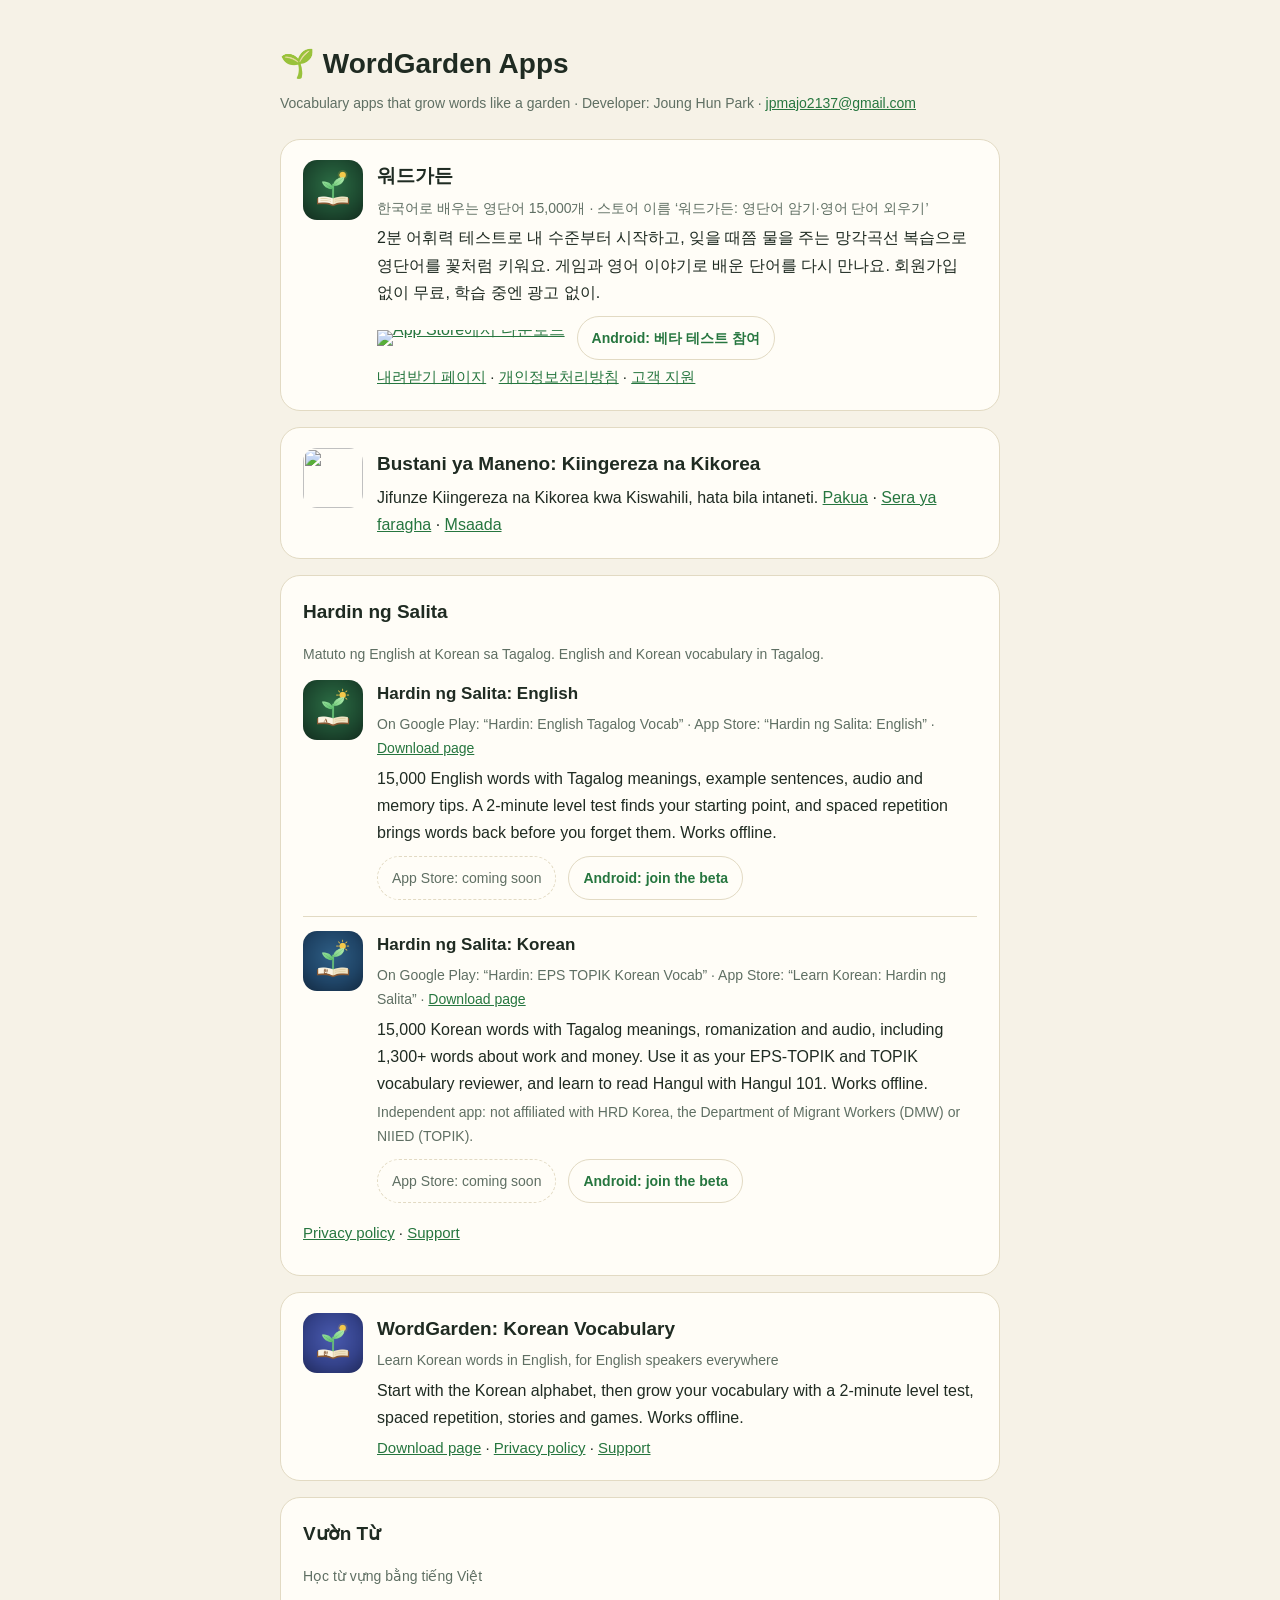
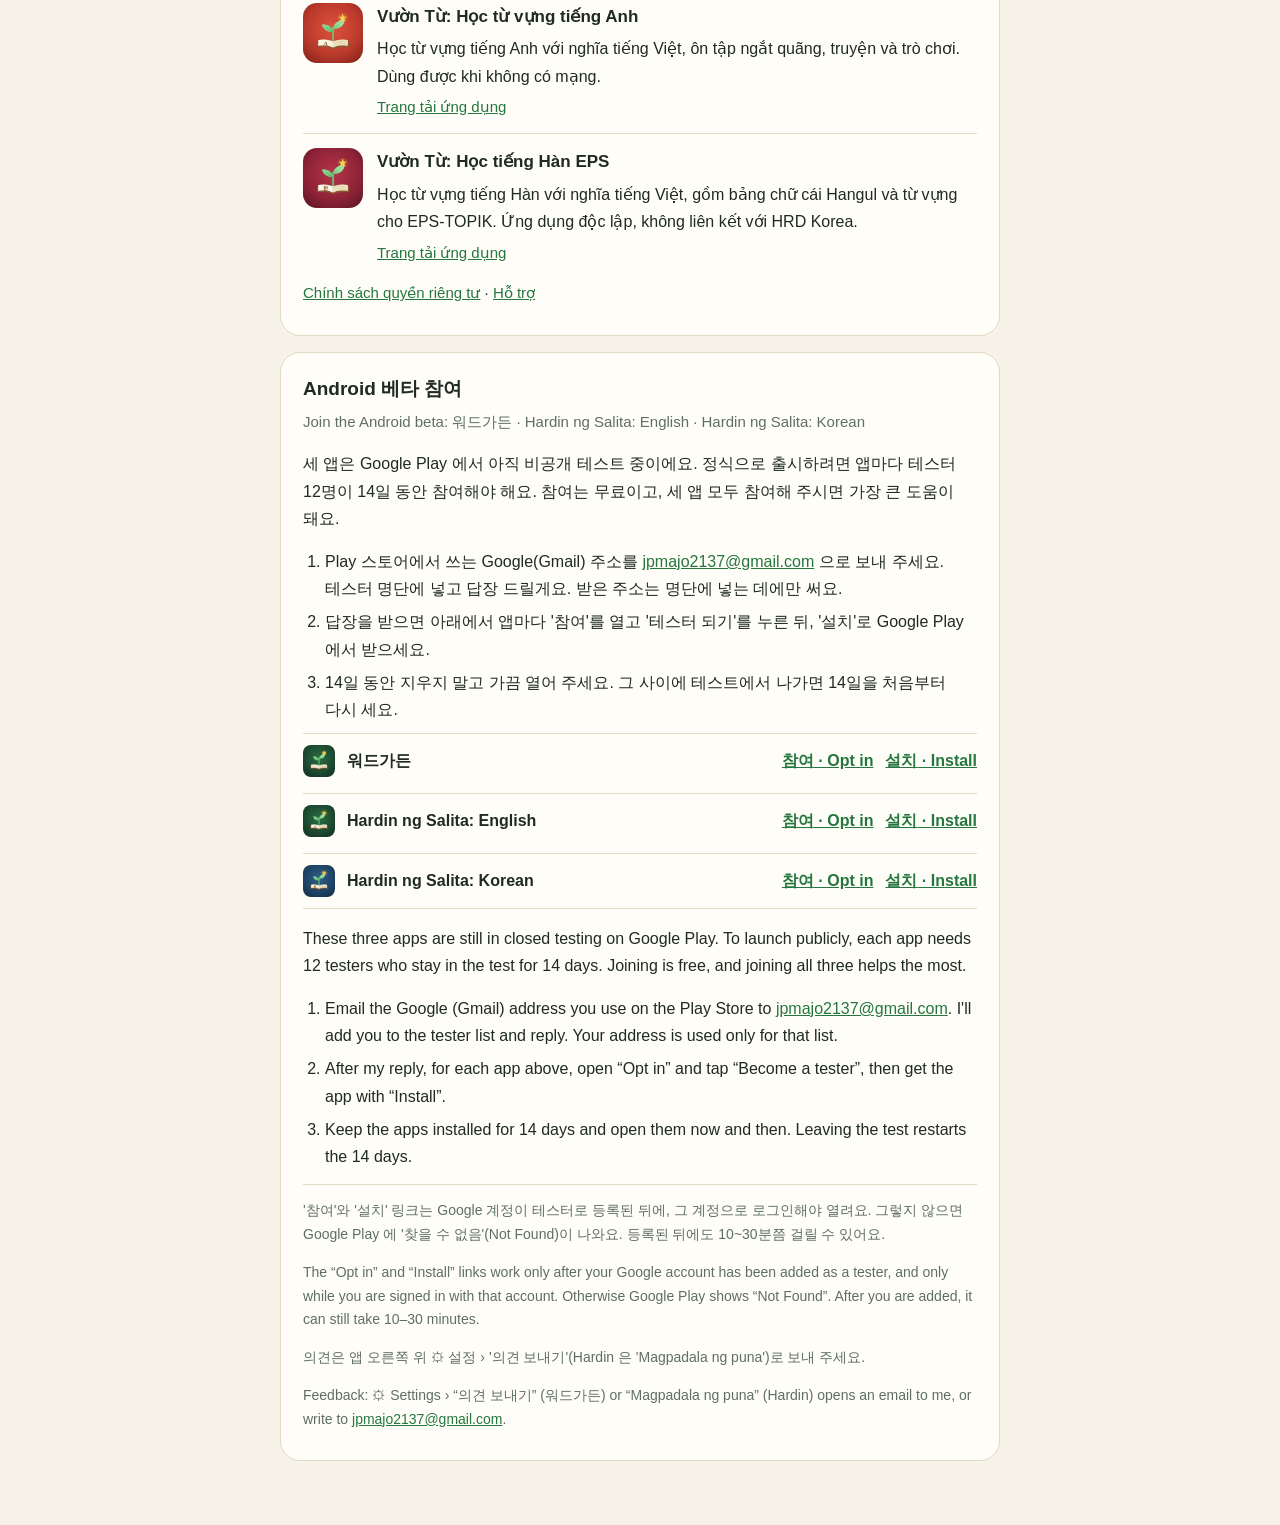
==== index.html @ ecd65823 "Site audit 2026-11-12: all seven apps in the descriptions, tester note in the beta box, AA contrast " ====
<!doctype html>
<html lang="en">
<head>
<meta charset="utf-8">
<meta name="viewport" content="width=device-width, initial-scale=1">
<meta name="color-scheme" content="light dark">
<title>WordGarden Apps</title>
<meta name="description" content="Vocabulary apps that grow words like a garden: 워드가든, Hardin ng Salita, Bustani ya Maneno, Vườn Từ and WordGarden: Korean Vocabulary. Learn English or Korean words in Korean, Tagalog, Swahili, Vietnamese or English.">
<link rel="canonical" href="https://jpmajo2137-bot.github.io/">
<link rel="icon" type="image/png" href="icons/wordgarden.png">
<link rel="apple-touch-icon" href="icons/wordgarden-512.png">
<meta property="og:type" content="website">
<meta property="og:url" content="https://jpmajo2137-bot.github.io/">
<meta property="og:site_name" content="WordGarden Apps">
<meta property="og:title" content="WordGarden Apps">
<meta property="og:description" content="Vocabulary apps that grow words like a garden: 워드가든, Hardin ng Salita, Bustani ya Maneno, Vườn Từ and WordGarden: Korean Vocabulary.">
<meta property="og:image" content="https://jpmajo2137-bot.github.io/icons/wordgarden-512.png">
<meta property="og:image:width" content="512">
<meta property="og:image:height" content="512">
<meta property="og:image:alt" content="WordGarden icon: a sprout growing from an open book">
<meta name="twitter:card" content="summary">
<script type="application/ld+json">
{"@context":"https://schema.org","@graph":[
 {"@type":"WebSite","@id":"https://jpmajo2137-bot.github.io/#website","url":"https://jpmajo2137-bot.github.io/","name":"WordGarden Apps","description":"Vocabulary apps that grow words like a garden","publisher":{"@id":"https://jpmajo2137-bot.github.io/#developer"}},
 {"@type":"Person","@id":"https://jpmajo2137-bot.github.io/#developer","name":"Joung Hun Park","url":"https://jpmajo2137-bot.github.io/","email":"jpmajo2137@gmail.com"}
]}
</script>
<style>
  :root { --bg:#f6f2e7; --ink:#1f2b22; --muted:#5f6f63; --leaf:#26763f; --card:#fffdf7; --line:#e2dac3; }
  @media (prefers-color-scheme: dark) { :root { --bg:#0e1712; --ink:#edf4ec; --muted:#95ab9a; --leaf:#7dd28a; --card:#15231b; --line:#2a4234; } }
  body { margin:0; background:var(--bg); color:var(--ink); font:16px/1.7 -apple-system,BlinkMacSystemFont,"Apple SD Gothic Neo","Noto Sans KR",sans-serif; }
  main { max-width:720px; margin:0 auto; padding:40px 16px 64px; }
  h1 { font-size:28px; margin:0 0 4px; } .meta { color:var(--muted); font-size:14px; margin:0 0 24px; }
  section { background:var(--card); border:1px solid var(--line); border-radius:20px; padding:6px 22px 14px; margin-top:16px; }
  h2 { font-size:19px; margin:14px 0 4px; } a { color:var(--leaf); }
  h3 { font-size:17px; margin:0; }
  .app { display:flex; gap:14px; align-items:flex-start; margin:14px 0 6px; }
  .app + .app { border-top:1px solid var(--line); padding-top:14px; }
  .app h2 { margin:0; }
  .app p { margin:4px 0 0; }
  .icon { width:60px; height:60px; border-radius:14px; flex:none; }
  .tag { color:var(--muted); font-size:14px; }
  .get { display:flex; flex-wrap:wrap; gap:8px 12px; align-items:center; margin:10px 0 2px; }
  .get .badge { display:inline-block; line-height:0; }
  .get .badge img { height:44px; width:auto; }
  .pill { display:inline-block; font-size:14px; font-weight:700; text-decoration:none; padding:6px 14px; border:1px solid var(--line); border-radius:999px; line-height:1.5; }
  .soon { color:var(--muted); font-size:14px; padding:6px 14px; border:1px dashed var(--line); border-radius:999px; line-height:1.5; }
  .pill, .soon { display:inline-flex; align-items:center; box-sizing:border-box; min-height:44px; }
  .links { font-size:15px; }
  #beta .sub { color:var(--muted); font-size:15px; margin:0 0 6px; }
  #beta ol { padding-left:22px; margin:6px 0; } #beta li { margin:6px 0; }
  .optin { list-style:none; padding:0; margin:10px 0; }
  .optin li { display:flex; flex-wrap:wrap; align-items:center; gap:6px 12px; padding:4px 0; border-top:1px solid var(--line); }
  .optin li:last-child { border-bottom:1px solid var(--line); }
  .optin img { width:32px; height:32px; border-radius:8px; }
  .optin .name { font-weight:700; flex:1 1 180px; }
  .optin a { font-weight:700; padding:9px 0; }
  .tip { color:var(--muted); font-size:14px; }
  hr { border:0; border-top:1px solid var(--line); margin:14px 0; }
  [hidden] { display:none !important; } /* .optin li 의 display:flex 가 hidden 을 이기지 않게 */
  :lang(ko) { word-break:keep-all; overflow-wrap:anywhere; }
  @media (max-width:480px) { section { padding:6px 16px 14px; } .icon { width:48px; height:48px; border-radius:12px; } .app { gap:12px; } }
</style>
</head>
<body>
<main>
  <h1>🌱 WordGarden Apps</h1>
  <p class="meta">Vocabulary apps that grow words like a garden · Developer: Joung Hun Park · <a href="mailto:jpmajo2137@gmail.com">jpmajo2137@gmail.com</a></p>

  <section id="wordgarden" lang="ko">
    <div class="app">
      <img class="icon" src="icons/wordgarden.png" alt="" width="60" height="60">
      <div>
        <h2>워드가든</h2>
        <p class="tag">한국어로 배우는 영단어 15,000개 · 스토어 이름 ‘워드가든: 영단어 암기·영어 단어 외우기’</p>
        <p>2분 어휘력 테스트로 내 수준부터 시작하고, 잊을 때쯤 물을 주는 망각곡선 복습으로 영단어를 꽃처럼 키워요. 게임과 영어 이야기로 배운 단어를 다시 만나요. 회원가입 없이 무료, 학습 중엔 광고 없이.</p>
        <div class="get">
          <a class="badge" href="https://apps.apple.com/kr/app/id6825913827">
            <picture>
              <source media="(prefers-color-scheme: dark)" srcset="https://toolbox.marketingtools.apple.com/api/v2/badges/download-on-the-app-store/white/ko-kr">
              <img src="https://toolbox.marketingtools.apple.com/api/v2/badges/download-on-the-app-store/black/ko-kr" alt="App Store에서 다운로드" width="143" height="44">
            </picture>
          </a>
          <!-- Play 정식 출시 뒤: 아래 링크를 https://play.google.com/store/apps/details?id=com.wordgarden.app 배지로 바꾼다 -->
          <a class="pill" href="#beta" data-pkg="com.wordgarden.app" data-play="Google Play에서 받기">Android: 베타 테스트 참여</a>
        </div>
        <p class="links"><a href="https://jpmajo2137-bot.github.io/wordgarden-privacy/app/">내려받기 페이지</a> · <a href="https://jpmajo2137-bot.github.io/wordgarden-privacy/">개인정보처리방침</a> · <a href="https://jpmajo2137-bot.github.io/wordgarden-privacy/support/">고객 지원</a></p>
      </div>
    </div>
  </section>

  <section id="bustani" lang="sw">
    <div class="app">
      <img class="icon" src="https://jpmajo2137-bot.github.io/wordgarden-privacy/bustani/app/icon.png" alt="" width="60" height="60" loading="lazy" decoding="async">
      <div>
        <h2>Bustani ya Maneno: Kiingereza na Kikorea</h2>
        <p>Jifunze Kiingereza na Kikorea kwa Kiswahili, hata bila intaneti. <a href="https://jpmajo2137-bot.github.io/wordgarden-privacy/bustani/app/">Pakua</a> · <a href="https://jpmajo2137-bot.github.io/wordgarden-privacy/bustani/">Sera ya faragha</a> · <a href="https://jpmajo2137-bot.github.io/wordgarden-privacy/bustani/support/">Msaada</a></p>
      </div>
    </div>
  </section>

  <section id="hardin" lang="en">
    <h2>Hardin ng Salita</h2>
    <p class="tag"><span lang="fil">Matuto ng English at Korean sa Tagalog.</span> English and Korean vocabulary in Tagalog.</p>
    <div class="app">
      <img class="icon" src="icons/hardin-english.png" alt="" width="60" height="60" loading="lazy" decoding="async">
      <div>
        <h3>Hardin ng Salita: English</h3>
        <p class="tag">On Google Play: “Hardin: English Tagalog Vocab” · App Store: “Hardin ng Salita: English” · <a href="https://jpmajo2137-bot.github.io/wordgarden-privacy/hardin/english/">Download page</a></p>
        <p>15,000 English words with Tagalog meanings, example sentences, audio and memory tips. A 2-minute level test finds your starting point, and spaced repetition brings words back before you forget them. Works offline.</p>
        <div class="get">
          <!-- App Store 승인 뒤: 아래 span 을 en-us 배지 + https://apps.apple.com/app/id6825914166 링크로 바꾼다 -->
          <span class="soon">App Store: coming soon</span>
          <!-- Play 정식 출시 뒤: https://play.google.com/store/apps/details?id=com.wordgarden.tl.english -->
          <a class="pill" href="#beta-en" data-pkg="com.wordgarden.tl.english" data-play="Get it on Google Play">Android: join the beta</a>
        </div>
      </div>
    </div>
    <div class="app">
      <img class="icon" src="icons/hardin-korean.png" alt="" width="60" height="60" loading="lazy" decoding="async">
      <div>
        <h3>Hardin ng Salita: Korean</h3>
        <p class="tag">On Google Play: “Hardin: EPS TOPIK Korean Vocab” · App Store: “Learn Korean: Hardin ng Salita” · <a href="https://jpmajo2137-bot.github.io/wordgarden-privacy/hardin/korean/">Download page</a></p>
        <p>15,000 Korean words with Tagalog meanings, romanization and audio, including 1,300+ words about work and money. Use it as your EPS-TOPIK and TOPIK vocabulary reviewer, and learn to read Hangul with Hangul 101. Works offline.</p>
        <p class="tag">Independent app: not affiliated with HRD Korea, the Department of Migrant Workers (DMW) or NIIED (TOPIK).</p>
        <div class="get">
          <!-- App Store 승인 뒤: 아래 span 을 en-us 배지 + https://apps.apple.com/app/id6825914463 링크로 바꾼다 -->
          <span class="soon">App Store: coming soon</span>
          <!-- Play 정식 출시 뒤: https://play.google.com/store/apps/details?id=com.wordgarden.tl.korean -->
          <a class="pill" href="#beta-en" data-pkg="com.wordgarden.tl.korean" data-play="Get it on Google Play">Android: join the beta</a>
        </div>
      </div>
    </div>
    <p class="links"><a href="https://jpmajo2137-bot.github.io/wordgarden-privacy/hardin/">Privacy policy</a> · <a href="https://jpmajo2137-bot.github.io/wordgarden-privacy/hardin/support/">Support</a></p>
  </section>

  <section id="wordgarden-korean" lang="en">
    <div class="app">
      <img class="icon" src="icons/wordgarden-korean.png" alt="" width="60" height="60" loading="lazy" decoding="async">
      <div>
        <h2>WordGarden: Korean Vocabulary</h2>
        <p class="tag">Learn Korean words in English, for English speakers everywhere</p>
        <p>Start with the Korean alphabet, then grow your vocabulary with a 2-minute level test, spaced repetition, stories and games. Works offline.</p>
        <p class="links"><a href="https://jpmajo2137-bot.github.io/wordgarden-privacy/korean/app/">Download page</a> · <a href="https://jpmajo2137-bot.github.io/wordgarden-privacy/korean/">Privacy policy</a> · <a href="https://jpmajo2137-bot.github.io/wordgarden-privacy/korean/support/">Support</a></p>
      </div>
    </div>
  </section>

  <section id="vuontu" lang="vi">
    <h2>Vườn Từ</h2>
    <p class="tag">Học từ vựng bằng tiếng Việt</p>
    <div class="app">
      <img class="icon" src="icons/vuontu-english.png" alt="" width="60" height="60" loading="lazy" decoding="async">
      <div>
        <h3>Vườn Từ: Học từ vựng tiếng Anh</h3>
        <p>Học từ vựng tiếng Anh với nghĩa tiếng Việt, ôn tập ngắt quãng, truyện và trò chơi. Dùng được khi không có mạng.</p>
        <p class="links"><a href="https://jpmajo2137-bot.github.io/wordgarden-privacy/vuontu/english/">Trang tải ứng dụng</a></p>
      </div>
    </div>
    <div class="app">
      <img class="icon" src="icons/vuontu-korean.png" alt="" width="60" height="60" loading="lazy" decoding="async">
      <div>
        <h3>Vườn Từ: Học tiếng Hàn EPS</h3>
        <p>Học từ vựng tiếng Hàn với nghĩa tiếng Việt, gồm bảng chữ cái Hangul và từ vựng cho EPS-TOPIK. Ứng dụng độc lập, không liên kết với HRD Korea.</p>
        <p class="links"><a href="https://jpmajo2137-bot.github.io/wordgarden-privacy/vuontu/korean/">Trang tải ứng dụng</a></p>
      </div>
    </div>
    <p class="links"><a href="https://jpmajo2137-bot.github.io/wordgarden-privacy/vuontu/">Chính sách quyền riêng tư</a> · <a href="https://jpmajo2137-bot.github.io/wordgarden-privacy/vuontu/support/">Hỗ trợ</a></p>
  </section>

  <!-- Android 베타 칸: 내려받기 페이지와 같은 wordgarden-privacy/beta.json 을 따른다 (맨 아래 스크립트).
       closed(기본값, 파일이 없거나 깨져도) = Gmail 주소를 메일로 받아 테스터 명단에 넣는다 · beta + 그룹 주소 = 그룹 가입 안내 · public = 그 앱은 Google Play 로 바로.
       그래서 그룹이 아직 없어도 올릴 수 있다. 그룹을 만들어 세 Alpha 트랙에 붙이면 beta.json 만 바꾼다 (이 파일은 그대로). 세 앱이 모두 public 이면 이 칸은 저절로 숨는다. -->
  <section id="beta">
    <h2 lang="ko">Android 베타 참여</h2>
    <p class="sub" lang="en">Join the Android beta: 워드가든 · Hardin ng Salita: English · Hardin ng Salita: Korean</p>

    <div lang="ko">
      <p>세 앱은 Google Play 에서 아직 비공개 테스트 중이에요. 정식으로 출시하려면 앱마다 테스터 12명이 14일 동안 참여해야 해요. 참여는 무료이고, 세 앱 모두 참여해 주시면 가장 큰 도움이 돼요.</p>
      <ol>
        <li data-mode="closed">Play 스토어에서 쓰는 Google(Gmail) 주소를 <a href="mailto:jpmajo2137@gmail.com?subject=Android%20%EB%B2%A0%ED%83%80%20%EC%B0%B8%EC%97%AC%20%28%EC%9B%8C%EB%93%9C%EA%B0%80%EB%93%A0%20%C2%B7%20Hardin%29&amp;body=Play%20%EC%8A%A4%ED%86%A0%EC%96%B4%EC%97%90%EC%84%9C%20%EC%93%B0%EB%8A%94%20Google%20%EA%B3%84%EC%A0%95%28Gmail%29%3A%20%0A%EC%B0%B8%EC%97%AC%ED%95%A0%20%EC%95%B1%3A%20%EC%9B%8C%EB%93%9C%EA%B0%80%EB%93%A0%20/%20Hardin%20ng%20Salita%3A%20English%20/%20Hardin%20ng%20Salita%3A%20Korean">jpmajo2137@gmail.com</a> 으로 보내 주세요. 테스터 명단에 넣고 답장 드릴게요. 받은 주소는 명단에 넣는 데에만 써요.</li>
        <li data-mode="beta" hidden><a class="grp" href="https://groups.google.com/">테스터 그룹에 가입</a>하세요. Play 스토어에서 쓰는 Google 계정으로 로그인한 뒤 'Join group'(그룹 가입)을 누르세요.</li>
        <li><span data-mode="closed">답장을 받으면</span><span data-mode="beta" hidden>그다음</span> 아래에서 앱마다 '참여'를 열고 '테스터 되기'를 누른 뒤, '설치'로 Google Play 에서 받으세요.</li>
        <li>14일 동안 지우지 말고 가끔 열어 주세요. 그 사이에 테스트에서 나가면 14일을 처음부터 다시 세요.</li>
      </ol>
    </div>

    <ul class="optin">
      <li data-pkg="com.wordgarden.app"><img src="icons/wordgarden.png" alt="" width="32" height="32" loading="lazy" decoding="async"><span class="name" lang="ko">워드가든</span><a href="https://play.google.com/apps/testing/com.wordgarden.app"><span lang="ko">참여</span> · Opt in</a><a href="https://play.google.com/store/apps/details?id=com.wordgarden.app"><span lang="ko">설치</span> · Install</a></li>
      <li data-pkg="com.wordgarden.tl.english"><img src="icons/hardin-english.png" alt="" width="32" height="32" loading="lazy" decoding="async"><span class="name">Hardin ng Salita: English</span><a href="https://play.google.com/apps/testing/com.wordgarden.tl.english"><span lang="ko">참여</span> · Opt in</a><a href="https://play.google.com/store/apps/details?id=com.wordgarden.tl.english"><span lang="ko">설치</span> · Install</a></li>
      <li data-pkg="com.wordgarden.tl.korean"><img src="icons/hardin-korean.png" alt="" width="32" height="32" loading="lazy" decoding="async"><span class="name">Hardin ng Salita: Korean</span><a href="https://play.google.com/apps/testing/com.wordgarden.tl.korean"><span lang="ko">참여</span> · Opt in</a><a href="https://play.google.com/store/apps/details?id=com.wordgarden.tl.korean"><span lang="ko">설치</span> · Install</a></li>
    </ul>

    <div id="beta-en" lang="en">
      <p>These three apps are still in closed testing on Google Play. To launch publicly, each app needs 12 testers who stay in the test for 14 days. Joining is free, and joining all three helps the most.</p>
      <ol>
        <li data-mode="closed">Email the Google (Gmail) address you use on the Play Store to <a href="mailto:jpmajo2137@gmail.com?subject=Android%20beta%20%28WordGarden%20apps%29&amp;body=Google%20account%20%28Gmail%29%20I%20use%20on%20the%20Play%20Store%3A%20%0AApps%3A%20%EC%9B%8C%EB%93%9C%EA%B0%80%EB%93%A0%20/%20Hardin%20ng%20Salita%3A%20English%20/%20Hardin%20ng%20Salita%3A%20Korean">jpmajo2137@gmail.com</a>. I'll add you to the tester list and reply. Your address is used only for that list.</li>
        <li data-mode="beta" hidden><a class="grp" href="https://groups.google.com/">Join the tester group</a>. Sign in with the Google account you use on the Play Store, then tap “Join group”.</li>
        <li><span data-mode="closed">After my reply, for</span><span data-mode="beta" hidden>For</span> each app above, open “Opt in” and tap “Become a tester”, then get the app with “Install”.</li>
        <li>Keep the apps installed for 14 days and open them now and then. Leaving the test restarts the 14 days.</li>
      </ol>
    </div>

    <hr>
    <p class="tip" lang="ko">'참여'와 '설치' 링크는 Google 계정이 테스터로 등록된 뒤에, 그 계정으로 로그인해야 열려요. 그렇지 않으면 Google Play 에 '찾을 수 없음'(Not Found)이 나와요. 등록된 뒤에도 10~30분쯤 걸릴 수 있어요.</p>
    <p class="tip" lang="en">The “Opt in” and “Install” links work only after your Google account has been added as a tester, and only while you are signed in with that account. Otherwise Google Play shows “Not Found”. After you are added, it can still take 10–30 minutes.</p>
    <p class="tip" lang="ko">의견은 앱 오른쪽 위 ⚙ 설정 › '의견 보내기'(Hardin 은 'Magpadala ng puna')로 보내 주세요.<span data-mode="beta" hidden> 그룹 링크에서 'You don't have permission' 이 보이면 Google 에 로그인하지 않은 상태예요. 위쪽 Sign in(로그인)을 누른 뒤 그룹 링크를 다시 여세요.</span></p>
    <p class="tip" lang="en">Feedback: ⚙ Settings › “의견 보내기” (워드가든) or “Magpadala ng puna” (Hardin) opens an email to me, or write to <a href="mailto:jpmajo2137@gmail.com">jpmajo2137@gmail.com</a>.<span data-mode="beta" hidden> Seeing “You don't have permission” on the group page? You are not signed in to Google: tap Sign in at the top of the page, then open the group link again.</span></p>
  </section>
</main>
<script>
// Android 베타 칸은 내려받기 페이지와 같은 beta.json 을 따른다 (같은 규칙: 그룹 주소는 groups.google.com/g/<이름> 만 받는다).
// 정적 HTML 이 기본값(closed = 메일 신청)이라, 파일이 없거나 깨졌거나 스크립트가 안 돌아도 맞는 안내가 보인다
(function () {
  var GROUP = /^https:\/\/groups\.google\.com\/g\/[a-z0-9][a-z0-9._-]{0,62}\/?$/
  function all(sel) { return Array.prototype.slice.call(document.querySelectorAll(sel)) }
  function apply(cfg) {
    if (!cfg || typeof cfg !== 'object' || !cfg.apps || typeof cfg.apps !== 'object') return
    var group = typeof cfg.group === 'string' && GROUP.test(cfg.group) ? cfg.group : null
    var open = 0, allBeta = true
    all('[data-pkg]').forEach(function (el) {
      var pkg = el.getAttribute('data-pkg'), s = cfg.apps[pkg]
      if (s === 'public') {
        if (el.tagName === 'A') { el.href = 'https://play.google.com/store/apps/details?id=' + pkg; el.textContent = el.getAttribute('data-play') }
        else el.hidden = true
      } else if (el.tagName === 'LI') {
        open++
        if (s !== 'beta') allBeta = false
      }
    })
    var beta = document.getElementById('beta')
    if (!open) { beta.hidden = true; return }
    // 남은 앱이 모두 그룹으로 받을 때만 그룹 안내 (하나라도 메일이면 메일 안내 하나로)
    var mode = group && allBeta ? 'beta' : 'closed'
    all('#beta [data-mode]').forEach(function (el) { el.hidden = el.getAttribute('data-mode') !== mode })
    if (mode === 'beta') all('#beta a.grp').forEach(function (a) { a.href = group })
  }
  if (window.fetch) {
    fetch('/wordgarden-privacy/beta.json', { cache: 'no-cache', credentials: 'omit' })
      .then(function (r) { return r.ok ? r.json() : null })
      .then(apply)
      .catch(function () {})
  }
})()
</script>
</body>
</html>
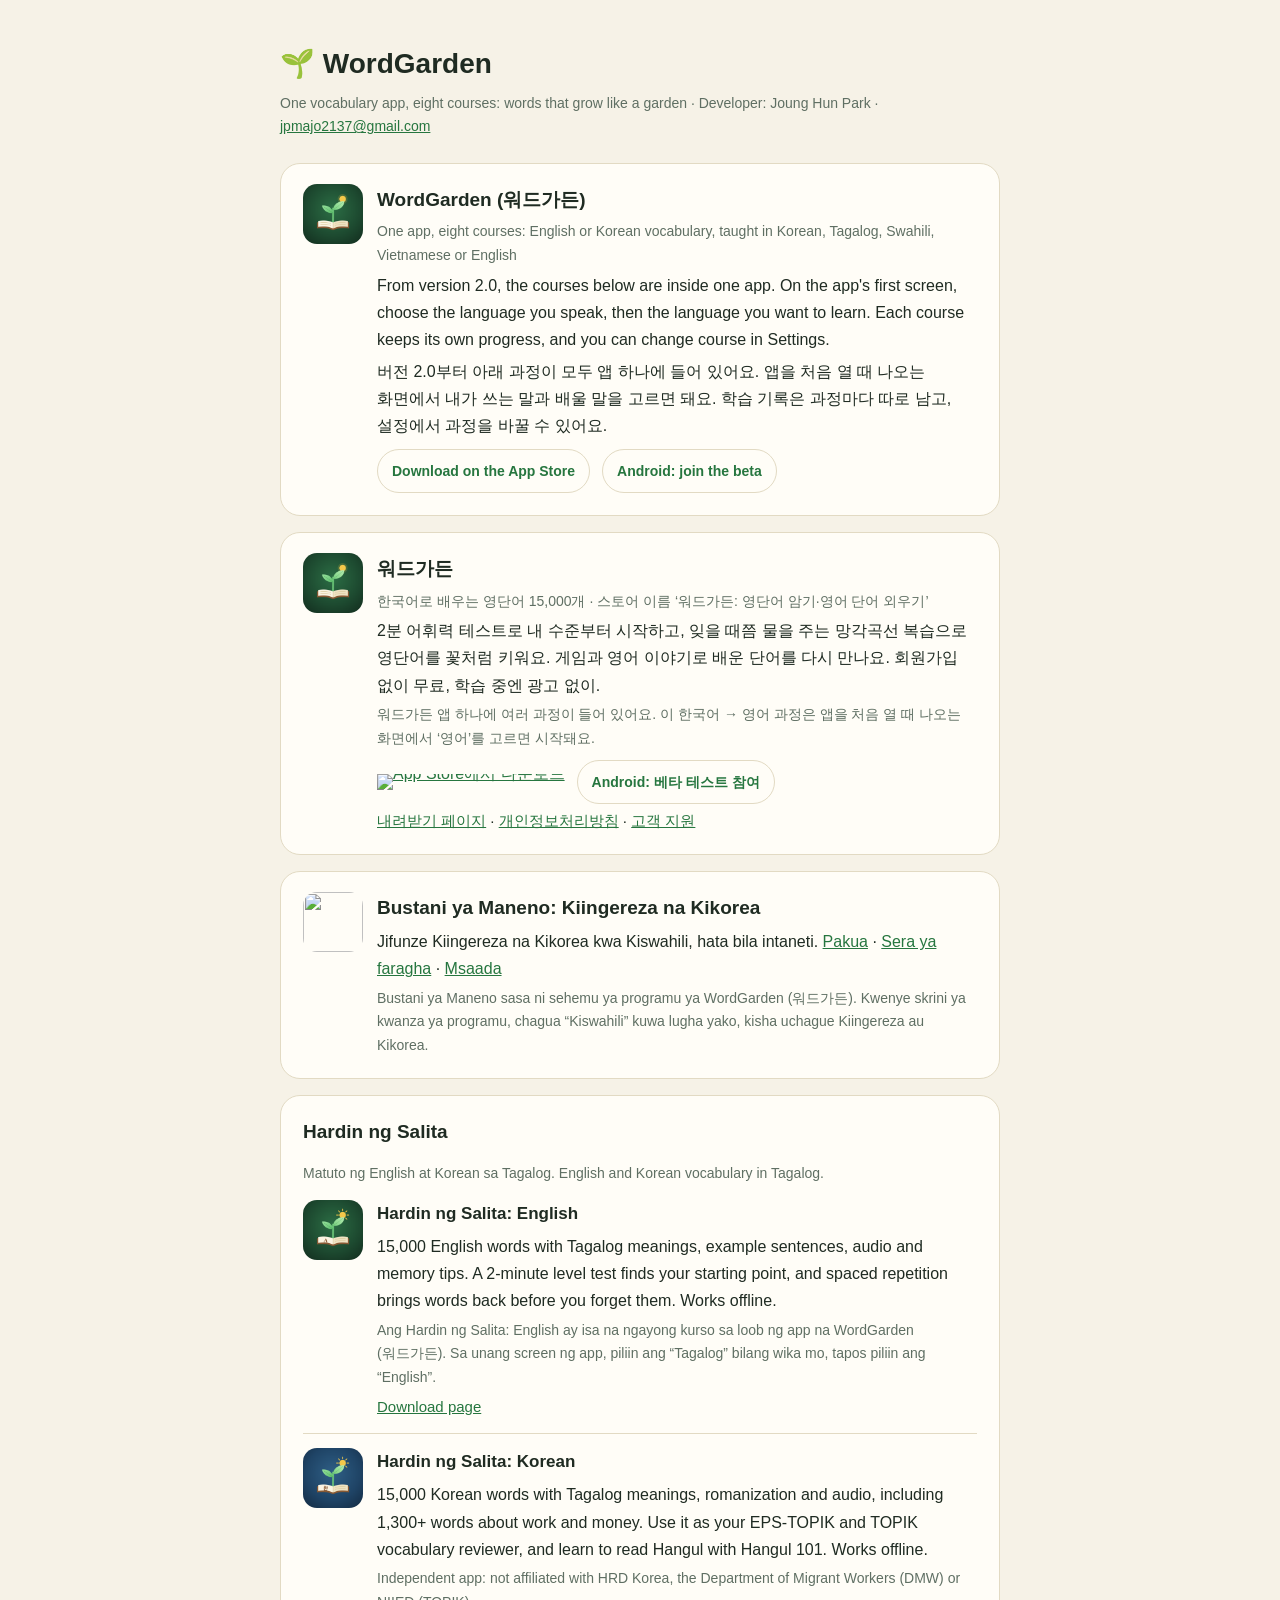
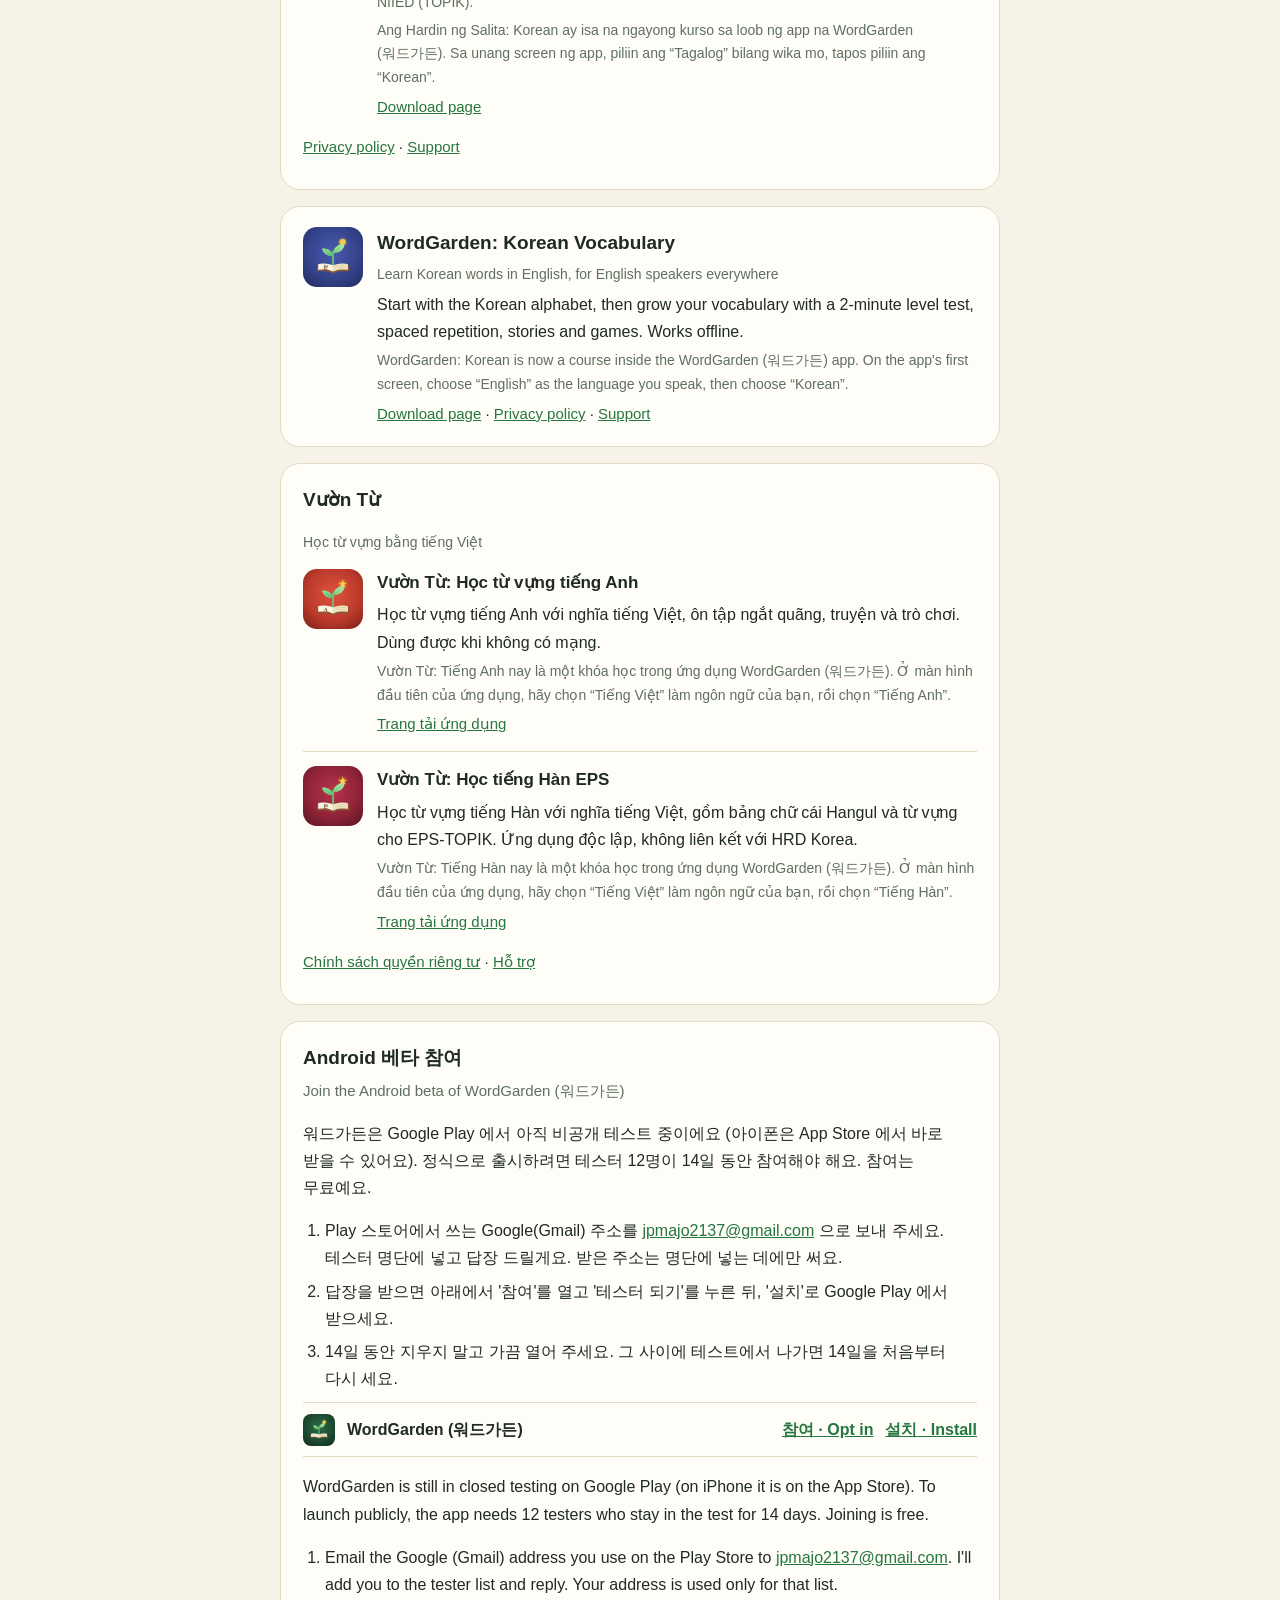
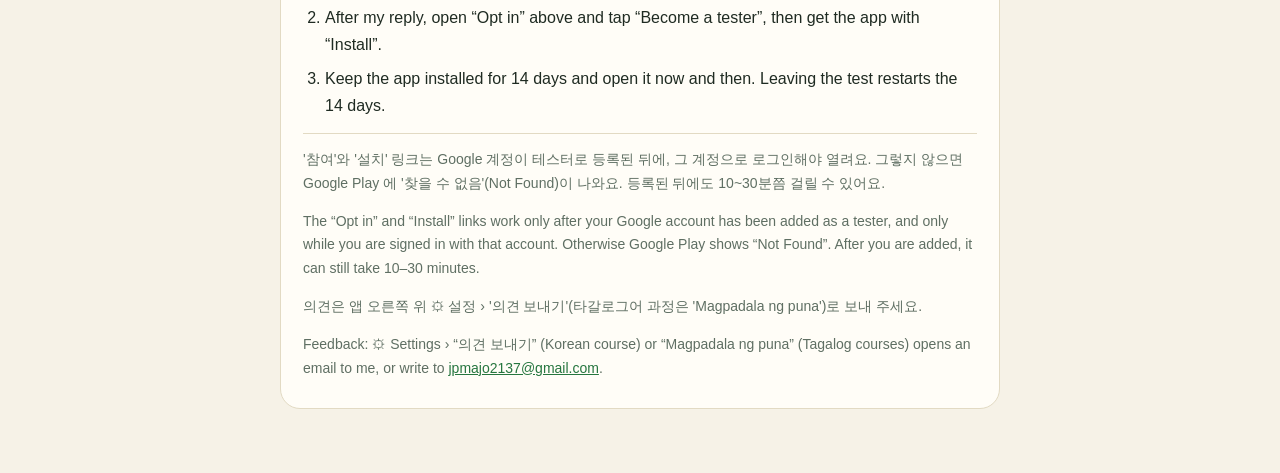
==== commit 9d014aa4: "One app, eight courses: WordGarden 2.0 is on the App Store The page presented seven separate apps. F" ====
--- a/index.html
+++ b/index.html
@@ -4,16 +4,16 @@
 <meta charset="utf-8">
 <meta name="viewport" content="width=device-width, initial-scale=1">
 <meta name="color-scheme" content="light dark">
-<title>WordGarden Apps</title>
-<meta name="description" content="Vocabulary apps that grow words like a garden: 워드가든, Hardin ng Salita, Bustani ya Maneno, Vườn Từ and WordGarden: Korean Vocabulary. Learn English or Korean words in Korean, Tagalog, Swahili, Vietnamese or English.">
+<title>WordGarden (워드가든): one vocabulary app, eight courses</title>
+<meta name="description" content="WordGarden (워드가든) is one vocabulary app with eight courses that grow words like a garden: learn English or Korean words in Korean, Tagalog, Swahili, Vietnamese or English. Its courses: 워드가든, Hardin ng Salita, Bustani ya Maneno, Vườn Từ and WordGarden: Korean.">
 <link rel="canonical" href="https://jpmajo2137-bot.github.io/">
 <link rel="icon" type="image/png" href="icons/wordgarden.png">
 <link rel="apple-touch-icon" href="icons/wordgarden-512.png">
 <meta property="og:type" content="website">
 <meta property="og:url" content="https://jpmajo2137-bot.github.io/">
-<meta property="og:site_name" content="WordGarden Apps">
-<meta property="og:title" content="WordGarden Apps">
-<meta property="og:description" content="Vocabulary apps that grow words like a garden: 워드가든, Hardin ng Salita, Bustani ya Maneno, Vườn Từ and WordGarden: Korean Vocabulary.">
+<meta property="og:site_name" content="WordGarden">
+<meta property="og:title" content="WordGarden (워드가든)">
+<meta property="og:description" content="One vocabulary app, eight courses: learn English or Korean words in Korean, Tagalog, Swahili, Vietnamese or English.">
 <meta property="og:image" content="https://jpmajo2137-bot.github.io/icons/wordgarden-512.png">
 <meta property="og:image:width" content="512">
 <meta property="og:image:height" content="512">
@@ -21,7 +21,7 @@
 <meta name="twitter:card" content="summary">
 <script type="application/ld+json">
 {"@context":"https://schema.org","@graph":[
- {"@type":"WebSite","@id":"https://jpmajo2137-bot.github.io/#website","url":"https://jpmajo2137-bot.github.io/","name":"WordGarden Apps","description":"Vocabulary apps that grow words like a garden","publisher":{"@id":"https://jpmajo2137-bot.github.io/#developer"}},
+ {"@type":"WebSite","@id":"https://jpmajo2137-bot.github.io/#website","url":"https://jpmajo2137-bot.github.io/","name":"WordGarden","description":"One vocabulary app with eight courses that grow words like a garden","publisher":{"@id":"https://jpmajo2137-bot.github.io/#developer"}},
  {"@type":"Person","@id":"https://jpmajo2137-bot.github.io/#developer","name":"Joung Hun Park","url":"https://jpmajo2137-bot.github.io/","email":"jpmajo2137@gmail.com"}
 ]}
 </script>
@@ -64,8 +64,26 @@
 </head>
 <body>
 <main>
-  <h1>🌱 WordGarden Apps</h1>
-  <p class="meta">Vocabulary apps that grow words like a garden · Developer: Joung Hun Park · <a href="mailto:jpmajo2137@gmail.com">jpmajo2137@gmail.com</a></p>
+  <h1>🌱 WordGarden</h1>
+  <p class="meta">One vocabulary app, eight courses: words that grow like a garden · Developer: Joung Hun Park · <a href="mailto:jpmajo2137@gmail.com">jpmajo2137@gmail.com</a></p>
+
+  <!-- 2.0 (2026-11-16 App Store 공개)부터 앱은 하나다: 워드가든(WordGarden) 안에 여덟 과정. 아래 칸들은 '앱'이 아니라 그 앱의 과정이다. -->
+  <section id="app" lang="en">
+    <div class="app">
+      <img class="icon" src="icons/wordgarden.png" alt="" width="60" height="60">
+      <div>
+        <h2>WordGarden (<span lang="ko">워드가든</span>)</h2>
+        <p class="tag">One app, eight courses: English or Korean vocabulary, taught in Korean, Tagalog, Swahili, Vietnamese or English</p>
+        <p>From version 2.0, the courses below are inside one app. On the app's first screen, choose the language you speak, then the language you want to learn. Each course keeps its own progress, and you can change course in Settings.</p>
+        <p lang="ko">버전 2.0부터 아래 과정이 모두 앱 하나에 들어 있어요. 앱을 처음 열 때 나오는 화면에서 내가 쓰는 말과 배울 말을 고르면 돼요. 학습 기록은 과정마다 따로 남고, 설정에서 과정을 바꿀 수 있어요.</p>
+        <div class="get">
+          <a class="pill" href="https://apps.apple.com/app/id6825913827">Download on the App Store</a>
+          <!-- Play 정식 출시 뒤: wordgarden-privacy/beta.json 의 com.wordgarden.app 을 "public" 으로 바꾸면 아래 링크가 Google Play 로 바뀐다 (이 파일은 그대로) -->
+          <a class="pill" href="#beta-en" data-pkg="com.wordgarden.app" data-play="Get it on Google Play">Android: join the beta</a>
+        </div>
+      </div>
+    </div>
+  </section>
 
   <section id="wordgarden" lang="ko">
     <div class="app">
@@ -74,6 +92,7 @@
         <h2>워드가든</h2>
         <p class="tag">한국어로 배우는 영단어 15,000개 · 스토어 이름 ‘워드가든: 영단어 암기·영어 단어 외우기’</p>
         <p>2분 어휘력 테스트로 내 수준부터 시작하고, 잊을 때쯤 물을 주는 망각곡선 복습으로 영단어를 꽃처럼 키워요. 게임과 영어 이야기로 배운 단어를 다시 만나요. 회원가입 없이 무료, 학습 중엔 광고 없이.</p>
+        <p class="tag">워드가든 앱 하나에 여러 과정이 들어 있어요. 이 한국어 → 영어 과정은 앱을 처음 열 때 나오는 화면에서 ‘영어’를 고르면 시작돼요.</p>
         <div class="get">
           <a class="badge" href="https://apps.apple.com/kr/app/id6825913827">
             <picture>
@@ -81,7 +100,6 @@
               <img src="https://toolbox.marketingtools.apple.com/api/v2/badges/download-on-the-app-store/black/ko-kr" alt="App Store에서 다운로드" width="143" height="44">
             </picture>
           </a>
-          <!-- Play 정식 출시 뒤: 아래 링크를 https://play.google.com/store/apps/details?id=com.wordgarden.app 배지로 바꾼다 -->
           <a class="pill" href="#beta" data-pkg="com.wordgarden.app" data-play="Google Play에서 받기">Android: 베타 테스트 참여</a>
         </div>
         <p class="links"><a href="https://jpmajo2137-bot.github.io/wordgarden-privacy/app/">내려받기 페이지</a> · <a href="https://jpmajo2137-bot.github.io/wordgarden-privacy/">개인정보처리방침</a> · <a href="https://jpmajo2137-bot.github.io/wordgarden-privacy/support/">고객 지원</a></p>
@@ -95,6 +113,7 @@
       <div>
         <h2>Bustani ya Maneno: Kiingereza na Kikorea</h2>
         <p>Jifunze Kiingereza na Kikorea kwa Kiswahili, hata bila intaneti. <a href="https://jpmajo2137-bot.github.io/wordgarden-privacy/bustani/app/">Pakua</a> · <a href="https://jpmajo2137-bot.github.io/wordgarden-privacy/bustani/">Sera ya faragha</a> · <a href="https://jpmajo2137-bot.github.io/wordgarden-privacy/bustani/support/">Msaada</a></p>
+        <p class="tag">Bustani ya Maneno sasa ni sehemu ya programu ya WordGarden (<span lang="ko">워드가든</span>). Kwenye skrini ya kwanza ya programu, chagua “Kiswahili” kuwa lugha yako, kisha uchague Kiingereza au Kikorea.</p>
       </div>
     </div>
   </section>
@@ -106,29 +125,19 @@
       <img class="icon" src="icons/hardin-english.png" alt="" width="60" height="60" loading="lazy" decoding="async">
       <div>
         <h3>Hardin ng Salita: English</h3>
-        <p class="tag">On Google Play: “Hardin: English Tagalog Vocab” · App Store: “Hardin ng Salita: English” · <a href="https://jpmajo2137-bot.github.io/wordgarden-privacy/hardin/english/">Download page</a></p>
         <p>15,000 English words with Tagalog meanings, example sentences, audio and memory tips. A 2-minute level test finds your starting point, and spaced repetition brings words back before you forget them. Works offline.</p>
-        <div class="get">
-          <!-- App Store 승인 뒤: 아래 span 을 en-us 배지 + https://apps.apple.com/app/id6825914166 링크로 바꾼다 -->
-          <span class="soon">App Store: coming soon</span>
-          <!-- Play 정식 출시 뒤: https://play.google.com/store/apps/details?id=com.wordgarden.tl.english -->
-          <a class="pill" href="#beta-en" data-pkg="com.wordgarden.tl.english" data-play="Get it on Google Play">Android: join the beta</a>
-        </div>
+        <p class="tag" lang="fil">Ang Hardin ng Salita: English ay isa na ngayong kurso sa loob ng app na WordGarden (<span lang="ko">워드가든</span>). Sa unang screen ng app, piliin ang “Tagalog” bilang wika mo, tapos piliin ang “English”.</p>
+        <p class="links"><a href="https://jpmajo2137-bot.github.io/wordgarden-privacy/hardin/english/">Download page</a></p>
       </div>
     </div>
     <div class="app">
       <img class="icon" src="icons/hardin-korean.png" alt="" width="60" height="60" loading="lazy" decoding="async">
       <div>
         <h3>Hardin ng Salita: Korean</h3>
-        <p class="tag">On Google Play: “Hardin: EPS TOPIK Korean Vocab” · App Store: “Learn Korean: Hardin ng Salita” · <a href="https://jpmajo2137-bot.github.io/wordgarden-privacy/hardin/korean/">Download page</a></p>
         <p>15,000 Korean words with Tagalog meanings, romanization and audio, including 1,300+ words about work and money. Use it as your EPS-TOPIK and TOPIK vocabulary reviewer, and learn to read Hangul with Hangul 101. Works offline.</p>
         <p class="tag">Independent app: not affiliated with HRD Korea, the Department of Migrant Workers (DMW) or NIIED (TOPIK).</p>
-        <div class="get">
-          <!-- App Store 승인 뒤: 아래 span 을 en-us 배지 + https://apps.apple.com/app/id6825914463 링크로 바꾼다 -->
-          <span class="soon">App Store: coming soon</span>
-          <!-- Play 정식 출시 뒤: https://play.google.com/store/apps/details?id=com.wordgarden.tl.korean -->
-          <a class="pill" href="#beta-en" data-pkg="com.wordgarden.tl.korean" data-play="Get it on Google Play">Android: join the beta</a>
-        </div>
+        <p class="tag" lang="fil">Ang Hardin ng Salita: Korean ay isa na ngayong kurso sa loob ng app na WordGarden (<span lang="ko">워드가든</span>). Sa unang screen ng app, piliin ang “Tagalog” bilang wika mo, tapos piliin ang “Korean”.</p>
+        <p class="links"><a href="https://jpmajo2137-bot.github.io/wordgarden-privacy/hardin/korean/">Download page</a></p>
       </div>
     </div>
     <p class="links"><a href="https://jpmajo2137-bot.github.io/wordgarden-privacy/hardin/">Privacy policy</a> · <a href="https://jpmajo2137-bot.github.io/wordgarden-privacy/hardin/support/">Support</a></p>
@@ -141,6 +150,7 @@
         <h2>WordGarden: Korean Vocabulary</h2>
         <p class="tag">Learn Korean words in English, for English speakers everywhere</p>
         <p>Start with the Korean alphabet, then grow your vocabulary with a 2-minute level test, spaced repetition, stories and games. Works offline.</p>
+        <p class="tag">WordGarden: Korean is now a course inside the WordGarden (<span lang="ko">워드가든</span>) app. On the app's first screen, choose “English” as the language you speak, then choose “Korean”.</p>
         <p class="links"><a href="https://jpmajo2137-bot.github.io/wordgarden-privacy/korean/app/">Download page</a> · <a href="https://jpmajo2137-bot.github.io/wordgarden-privacy/korean/">Privacy policy</a> · <a href="https://jpmajo2137-bot.github.io/wordgarden-privacy/korean/support/">Support</a></p>
       </div>
     </div>
@@ -154,6 +164,7 @@
       <div>
         <h3>Vườn Từ: Học từ vựng tiếng Anh</h3>
         <p>Học từ vựng tiếng Anh với nghĩa tiếng Việt, ôn tập ngắt quãng, truyện và trò chơi. Dùng được khi không có mạng.</p>
+        <p class="tag">Vườn Từ: Tiếng Anh nay là một khóa học trong ứng dụng WordGarden (<span lang="ko">워드가든</span>). Ở màn hình đầu tiên của ứng dụng, hãy chọn “Tiếng Việt” làm ngôn ngữ của bạn, rồi chọn “Tiếng Anh”.</p>
         <p class="links"><a href="https://jpmajo2137-bot.github.io/wordgarden-privacy/vuontu/english/">Trang tải ứng dụng</a></p>
       </div>
     </div>
@@ -162,50 +173,49 @@
       <div>
         <h3>Vườn Từ: Học tiếng Hàn EPS</h3>
         <p>Học từ vựng tiếng Hàn với nghĩa tiếng Việt, gồm bảng chữ cái Hangul và từ vựng cho EPS-TOPIK. Ứng dụng độc lập, không liên kết với HRD Korea.</p>
+        <p class="tag">Vườn Từ: Tiếng Hàn nay là một khóa học trong ứng dụng WordGarden (<span lang="ko">워드가든</span>). Ở màn hình đầu tiên của ứng dụng, hãy chọn “Tiếng Việt” làm ngôn ngữ của bạn, rồi chọn “Tiếng Hàn”.</p>
         <p class="links"><a href="https://jpmajo2137-bot.github.io/wordgarden-privacy/vuontu/korean/">Trang tải ứng dụng</a></p>
       </div>
     </div>
     <p class="links"><a href="https://jpmajo2137-bot.github.io/wordgarden-privacy/vuontu/">Chính sách quyền riêng tư</a> · <a href="https://jpmajo2137-bot.github.io/wordgarden-privacy/vuontu/support/">Hỗ trợ</a></p>
   </section>
 
-  <!-- Android 베타 칸: 내려받기 페이지와 같은 wordgarden-privacy/beta.json 을 따른다 (맨 아래 스크립트).
-       closed(기본값, 파일이 없거나 깨져도) = Gmail 주소를 메일로 받아 테스터 명단에 넣는다 · beta + 그룹 주소 = 그룹 가입 안내 · public = 그 앱은 Google Play 로 바로.
-       그래서 그룹이 아직 없어도 올릴 수 있다. 그룹을 만들어 세 Alpha 트랙에 붙이면 beta.json 만 바꾼다 (이 파일은 그대로). 세 앱이 모두 public 이면 이 칸은 저절로 숨는다. -->
+  <!-- Android 베타 칸: 내려받기 페이지와 같은 wordgarden-privacy/beta.json 의 com.wordgarden.app 을 따른다 (맨 아래 스크립트).
+       closed(기본값, 파일이 없거나 깨져도) = Gmail 주소를 메일로 받아 테스터 명단에 넣는다 · beta + 그룹 주소 = 그룹 가입 안내 · public = Google Play 로 바로.
+       앱이 public 이면 이 칸은 저절로 숨는다 (이 파일은 그대로 두고 beta.json 만 바꾼다). -->
   <section id="beta">
     <h2 lang="ko">Android 베타 참여</h2>
-    <p class="sub" lang="en">Join the Android beta: 워드가든 · Hardin ng Salita: English · Hardin ng Salita: Korean</p>
+    <p class="sub" lang="en">Join the Android beta of WordGarden (<span lang="ko">워드가든</span>)</p>
 
     <div lang="ko">
-      <p>세 앱은 Google Play 에서 아직 비공개 테스트 중이에요. 정식으로 출시하려면 앱마다 테스터 12명이 14일 동안 참여해야 해요. 참여는 무료이고, 세 앱 모두 참여해 주시면 가장 큰 도움이 돼요.</p>
+      <p>워드가든은 Google Play 에서 아직 비공개 테스트 중이에요 (아이폰은 App Store 에서 바로 받을 수 있어요). 정식으로 출시하려면 테스터 12명이 14일 동안 참여해야 해요. 참여는 무료예요.</p>
       <ol>
-        <li data-mode="closed">Play 스토어에서 쓰는 Google(Gmail) 주소를 <a href="mailto:jpmajo2137@gmail.com?subject=Android%20%EB%B2%A0%ED%83%80%20%EC%B0%B8%EC%97%AC%20%28%EC%9B%8C%EB%93%9C%EA%B0%80%EB%93%A0%20%C2%B7%20Hardin%29&amp;body=Play%20%EC%8A%A4%ED%86%A0%EC%96%B4%EC%97%90%EC%84%9C%20%EC%93%B0%EB%8A%94%20Google%20%EA%B3%84%EC%A0%95%28Gmail%29%3A%20%0A%EC%B0%B8%EC%97%AC%ED%95%A0%20%EC%95%B1%3A%20%EC%9B%8C%EB%93%9C%EA%B0%80%EB%93%A0%20/%20Hardin%20ng%20Salita%3A%20English%20/%20Hardin%20ng%20Salita%3A%20Korean">jpmajo2137@gmail.com</a> 으로 보내 주세요. 테스터 명단에 넣고 답장 드릴게요. 받은 주소는 명단에 넣는 데에만 써요.</li>
+        <li data-mode="closed">Play 스토어에서 쓰는 Google(Gmail) 주소를 <a href="mailto:jpmajo2137@gmail.com?subject=Android%20%EB%B2%A0%ED%83%80%20%EC%B0%B8%EC%97%AC%20%28%EC%9B%8C%EB%93%9C%EA%B0%80%EB%93%A0%29&amp;body=Play%20%EC%8A%A4%ED%86%A0%EC%96%B4%EC%97%90%EC%84%9C%20%EC%93%B0%EB%8A%94%20Google%20%EA%B3%84%EC%A0%95%28Gmail%29%3A%20">jpmajo2137@gmail.com</a> 으로 보내 주세요. 테스터 명단에 넣고 답장 드릴게요. 받은 주소는 명단에 넣는 데에만 써요.</li>
         <li data-mode="beta" hidden><a class="grp" href="https://groups.google.com/">테스터 그룹에 가입</a>하세요. Play 스토어에서 쓰는 Google 계정으로 로그인한 뒤 'Join group'(그룹 가입)을 누르세요.</li>
-        <li><span data-mode="closed">답장을 받으면</span><span data-mode="beta" hidden>그다음</span> 아래에서 앱마다 '참여'를 열고 '테스터 되기'를 누른 뒤, '설치'로 Google Play 에서 받으세요.</li>
+        <li><span data-mode="closed">답장을 받으면</span><span data-mode="beta" hidden>그다음</span> 아래에서 '참여'를 열고 '테스터 되기'를 누른 뒤, '설치'로 Google Play 에서 받으세요.</li>
         <li>14일 동안 지우지 말고 가끔 열어 주세요. 그 사이에 테스트에서 나가면 14일을 처음부터 다시 세요.</li>
       </ol>
     </div>
 
     <ul class="optin">
-      <li data-pkg="com.wordgarden.app"><img src="icons/wordgarden.png" alt="" width="32" height="32" loading="lazy" decoding="async"><span class="name" lang="ko">워드가든</span><a href="https://play.google.com/apps/testing/com.wordgarden.app"><span lang="ko">참여</span> · Opt in</a><a href="https://play.google.com/store/apps/details?id=com.wordgarden.app"><span lang="ko">설치</span> · Install</a></li>
-      <li data-pkg="com.wordgarden.tl.english"><img src="icons/hardin-english.png" alt="" width="32" height="32" loading="lazy" decoding="async"><span class="name">Hardin ng Salita: English</span><a href="https://play.google.com/apps/testing/com.wordgarden.tl.english"><span lang="ko">참여</span> · Opt in</a><a href="https://play.google.com/store/apps/details?id=com.wordgarden.tl.english"><span lang="ko">설치</span> · Install</a></li>
-      <li data-pkg="com.wordgarden.tl.korean"><img src="icons/hardin-korean.png" alt="" width="32" height="32" loading="lazy" decoding="async"><span class="name">Hardin ng Salita: Korean</span><a href="https://play.google.com/apps/testing/com.wordgarden.tl.korean"><span lang="ko">참여</span> · Opt in</a><a href="https://play.google.com/store/apps/details?id=com.wordgarden.tl.korean"><span lang="ko">설치</span> · Install</a></li>
+      <li data-pkg="com.wordgarden.app"><img src="icons/wordgarden.png" alt="" width="32" height="32" loading="lazy" decoding="async"><span class="name">WordGarden (<span lang="ko">워드가든</span>)</span><a href="https://play.google.com/apps/testing/com.wordgarden.app"><span lang="ko">참여</span> · Opt in</a><a href="https://play.google.com/store/apps/details?id=com.wordgarden.app"><span lang="ko">설치</span> · Install</a></li>
     </ul>
 
     <div id="beta-en" lang="en">
-      <p>These three apps are still in closed testing on Google Play. To launch publicly, each app needs 12 testers who stay in the test for 14 days. Joining is free, and joining all three helps the most.</p>
+      <p>WordGarden is still in closed testing on Google Play (on iPhone it is on the App Store). To launch publicly, the app needs 12 testers who stay in the test for 14 days. Joining is free.</p>
       <ol>
-        <li data-mode="closed">Email the Google (Gmail) address you use on the Play Store to <a href="mailto:jpmajo2137@gmail.com?subject=Android%20beta%20%28WordGarden%20apps%29&amp;body=Google%20account%20%28Gmail%29%20I%20use%20on%20the%20Play%20Store%3A%20%0AApps%3A%20%EC%9B%8C%EB%93%9C%EA%B0%80%EB%93%A0%20/%20Hardin%20ng%20Salita%3A%20English%20/%20Hardin%20ng%20Salita%3A%20Korean">jpmajo2137@gmail.com</a>. I'll add you to the tester list and reply. Your address is used only for that list.</li>
+        <li data-mode="closed">Email the Google (Gmail) address you use on the Play Store to <a href="mailto:jpmajo2137@gmail.com?subject=Android%20beta%20%28WordGarden%29&amp;body=Google%20account%20%28Gmail%29%20I%20use%20on%20the%20Play%20Store%3A%20">jpmajo2137@gmail.com</a>. I'll add you to the tester list and reply. Your address is used only for that list.</li>
         <li data-mode="beta" hidden><a class="grp" href="https://groups.google.com/">Join the tester group</a>. Sign in with the Google account you use on the Play Store, then tap “Join group”.</li>
-        <li><span data-mode="closed">After my reply, for</span><span data-mode="beta" hidden>For</span> each app above, open “Opt in” and tap “Become a tester”, then get the app with “Install”.</li>
-        <li>Keep the apps installed for 14 days and open them now and then. Leaving the test restarts the 14 days.</li>
+        <li><span data-mode="closed">After my reply, open</span><span data-mode="beta" hidden>Open</span> “Opt in” above and tap “Become a tester”, then get the app with “Install”.</li>
+        <li>Keep the app installed for 14 days and open it now and then. Leaving the test restarts the 14 days.</li>
       </ol>
     </div>
 
     <hr>
     <p class="tip" lang="ko">'참여'와 '설치' 링크는 Google 계정이 테스터로 등록된 뒤에, 그 계정으로 로그인해야 열려요. 그렇지 않으면 Google Play 에 '찾을 수 없음'(Not Found)이 나와요. 등록된 뒤에도 10~30분쯤 걸릴 수 있어요.</p>
     <p class="tip" lang="en">The “Opt in” and “Install” links work only after your Google account has been added as a tester, and only while you are signed in with that account. Otherwise Google Play shows “Not Found”. After you are added, it can still take 10–30 minutes.</p>
-    <p class="tip" lang="ko">의견은 앱 오른쪽 위 ⚙ 설정 › '의견 보내기'(Hardin 은 'Magpadala ng puna')로 보내 주세요.<span data-mode="beta" hidden> 그룹 링크에서 'You don't have permission' 이 보이면 Google 에 로그인하지 않은 상태예요. 위쪽 Sign in(로그인)을 누른 뒤 그룹 링크를 다시 여세요.</span></p>
-    <p class="tip" lang="en">Feedback: ⚙ Settings › “의견 보내기” (워드가든) or “Magpadala ng puna” (Hardin) opens an email to me, or write to <a href="mailto:jpmajo2137@gmail.com">jpmajo2137@gmail.com</a>.<span data-mode="beta" hidden> Seeing “You don't have permission” on the group page? You are not signed in to Google: tap Sign in at the top of the page, then open the group link again.</span></p>
+    <p class="tip" lang="ko">의견은 앱 오른쪽 위 ⚙ 설정 › '의견 보내기'(타갈로그어 과정은 'Magpadala ng puna')로 보내 주세요.<span data-mode="beta" hidden> 그룹 링크에서 'You don't have permission' 이 보이면 Google 에 로그인하지 않은 상태예요. 위쪽 Sign in(로그인)을 누른 뒤 그룹 링크를 다시 여세요.</span></p>
+    <p class="tip" lang="en">Feedback: ⚙ Settings › “의견 보내기” (Korean course) or “Magpadala ng puna” (Tagalog courses) opens an email to me, or write to <a href="mailto:jpmajo2137@gmail.com">jpmajo2137@gmail.com</a>.<span data-mode="beta" hidden> Seeing “You don't have permission” on the group page? You are not signed in to Google: tap Sign in at the top of the page, then open the group link again.</span></p>
   </section>
 </main>
 <script>
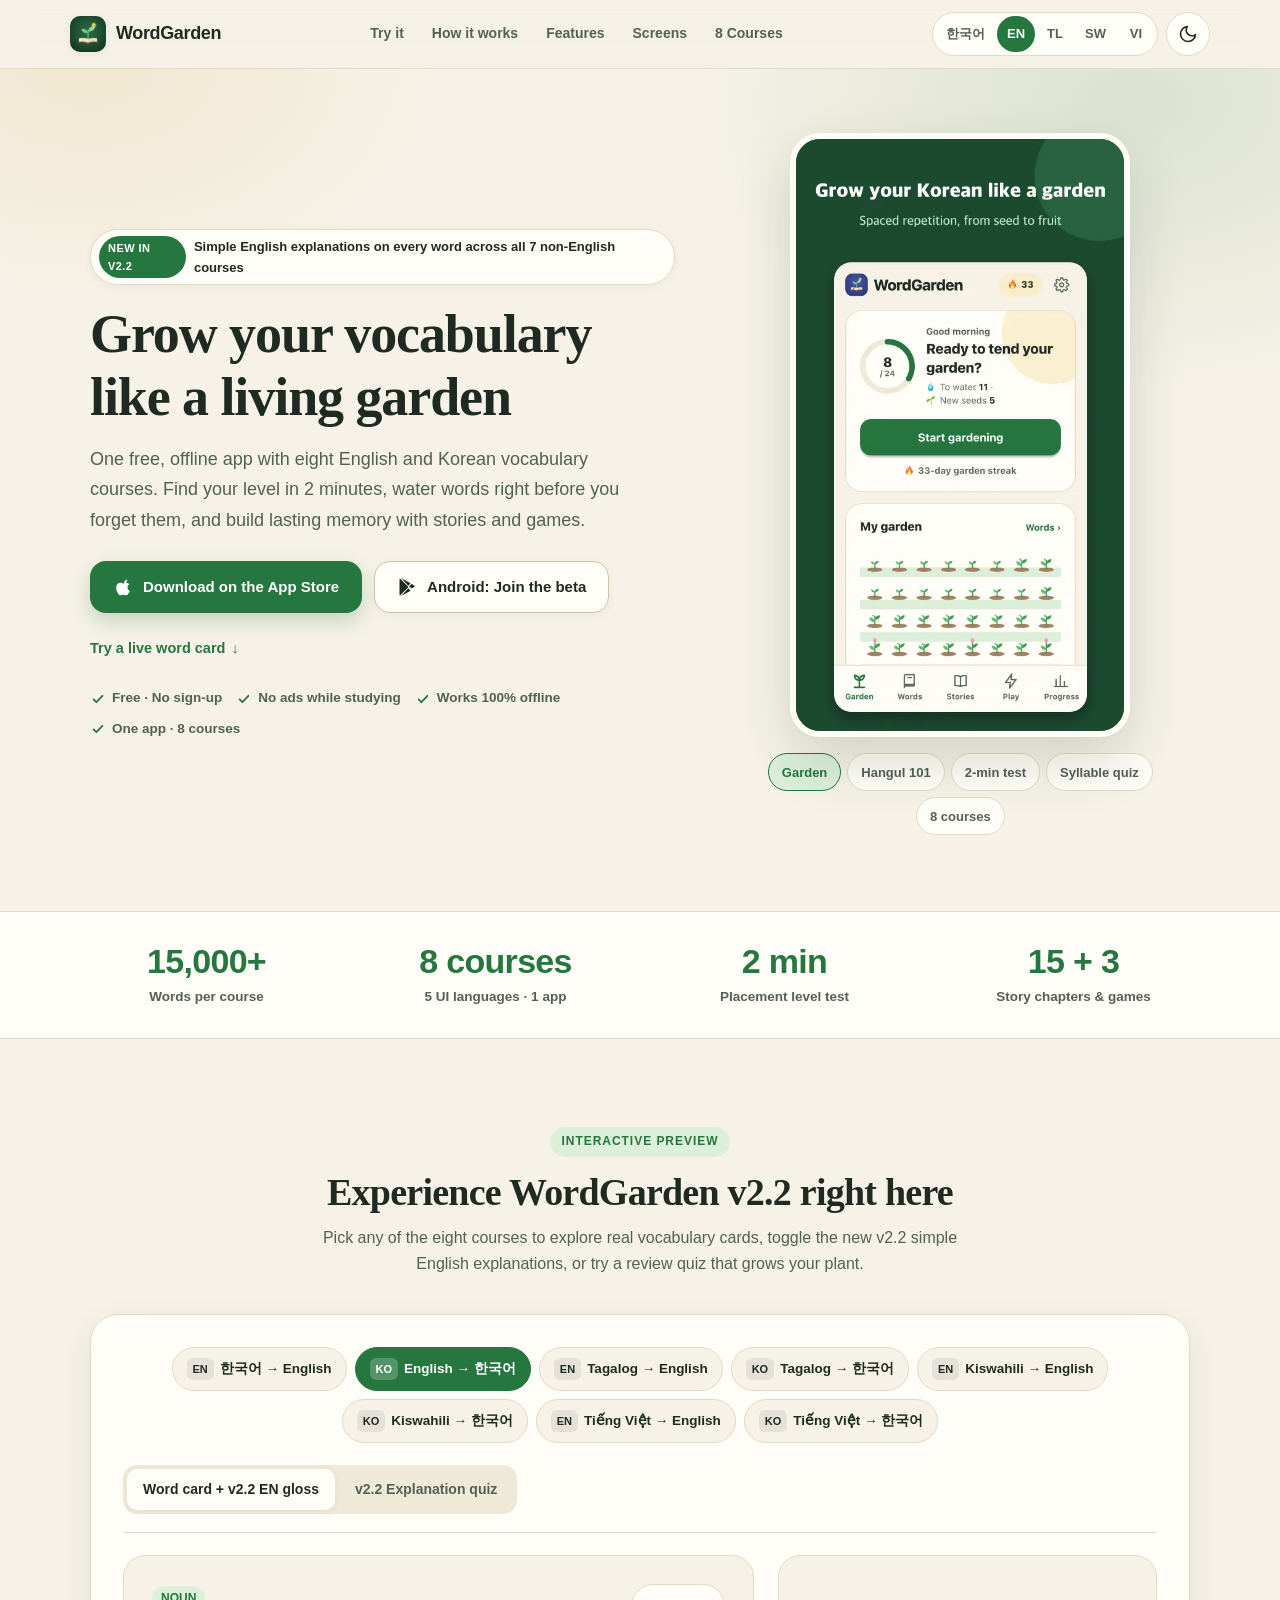
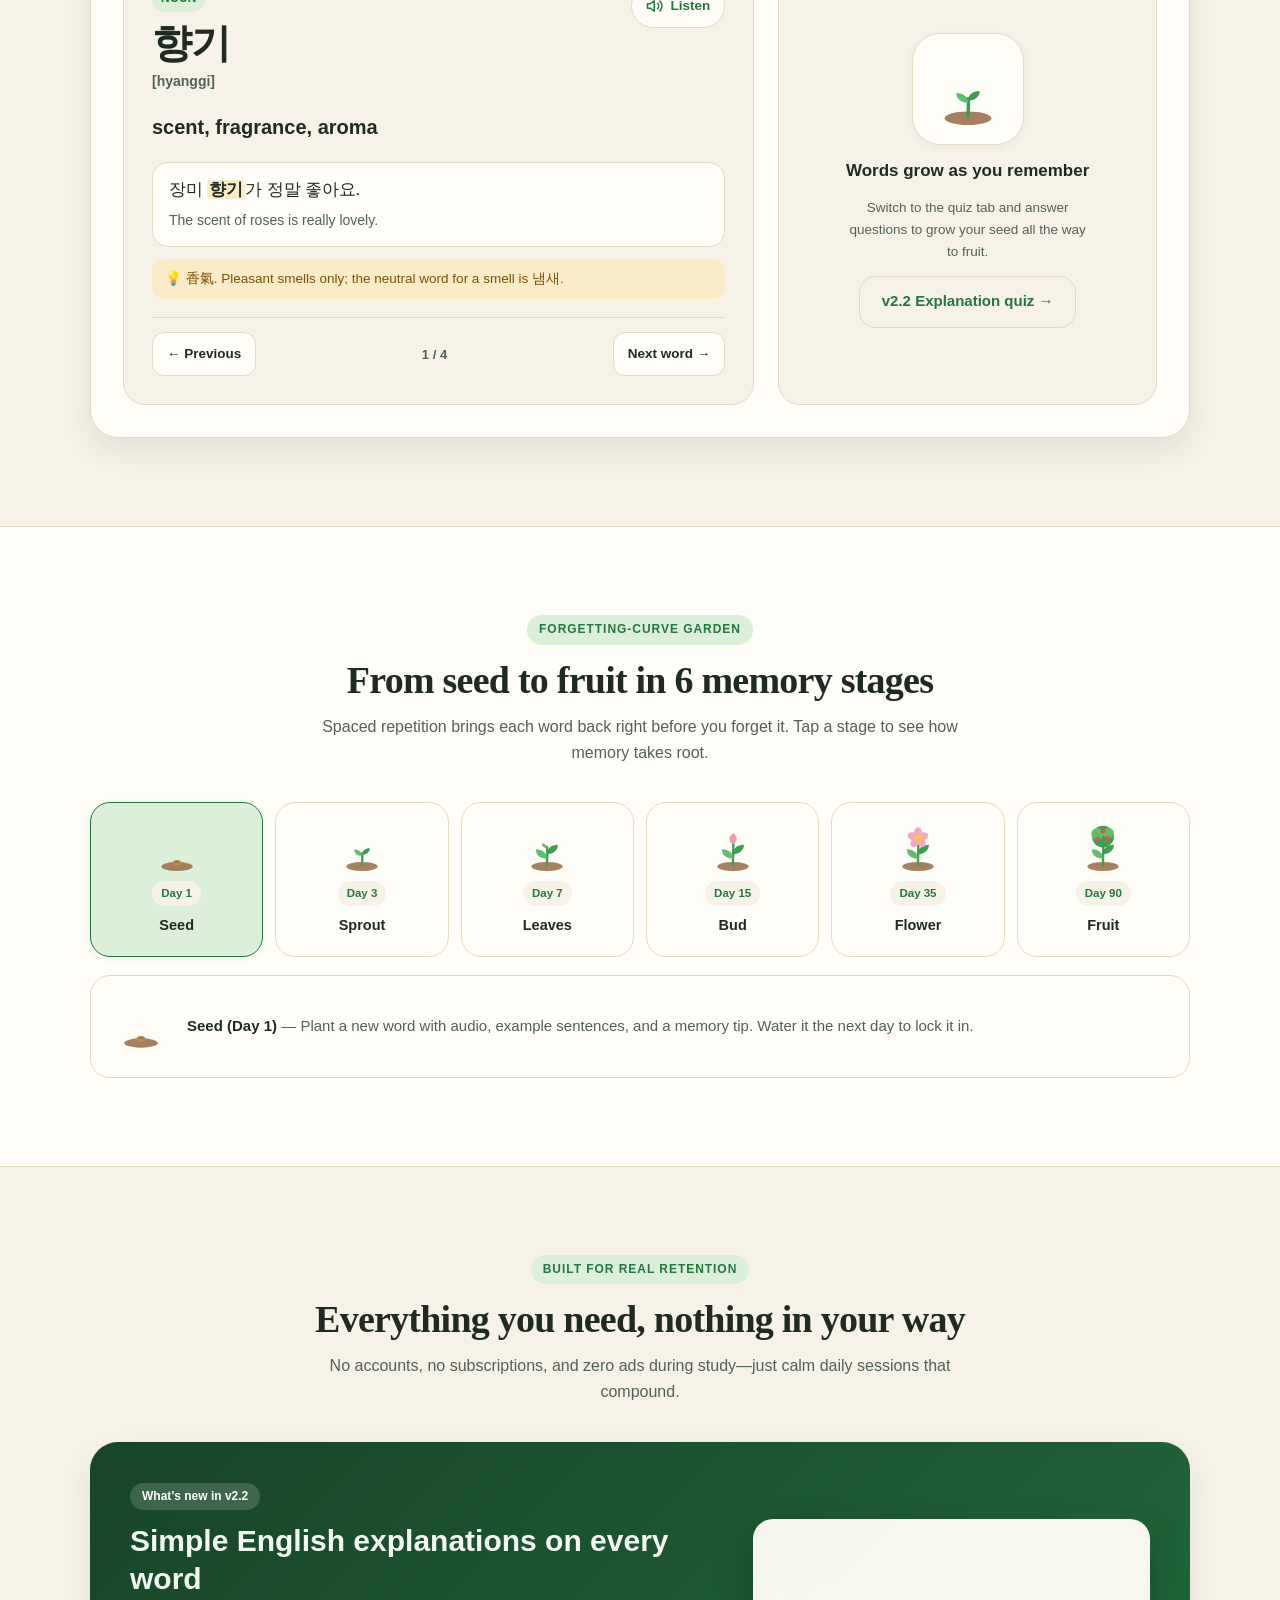
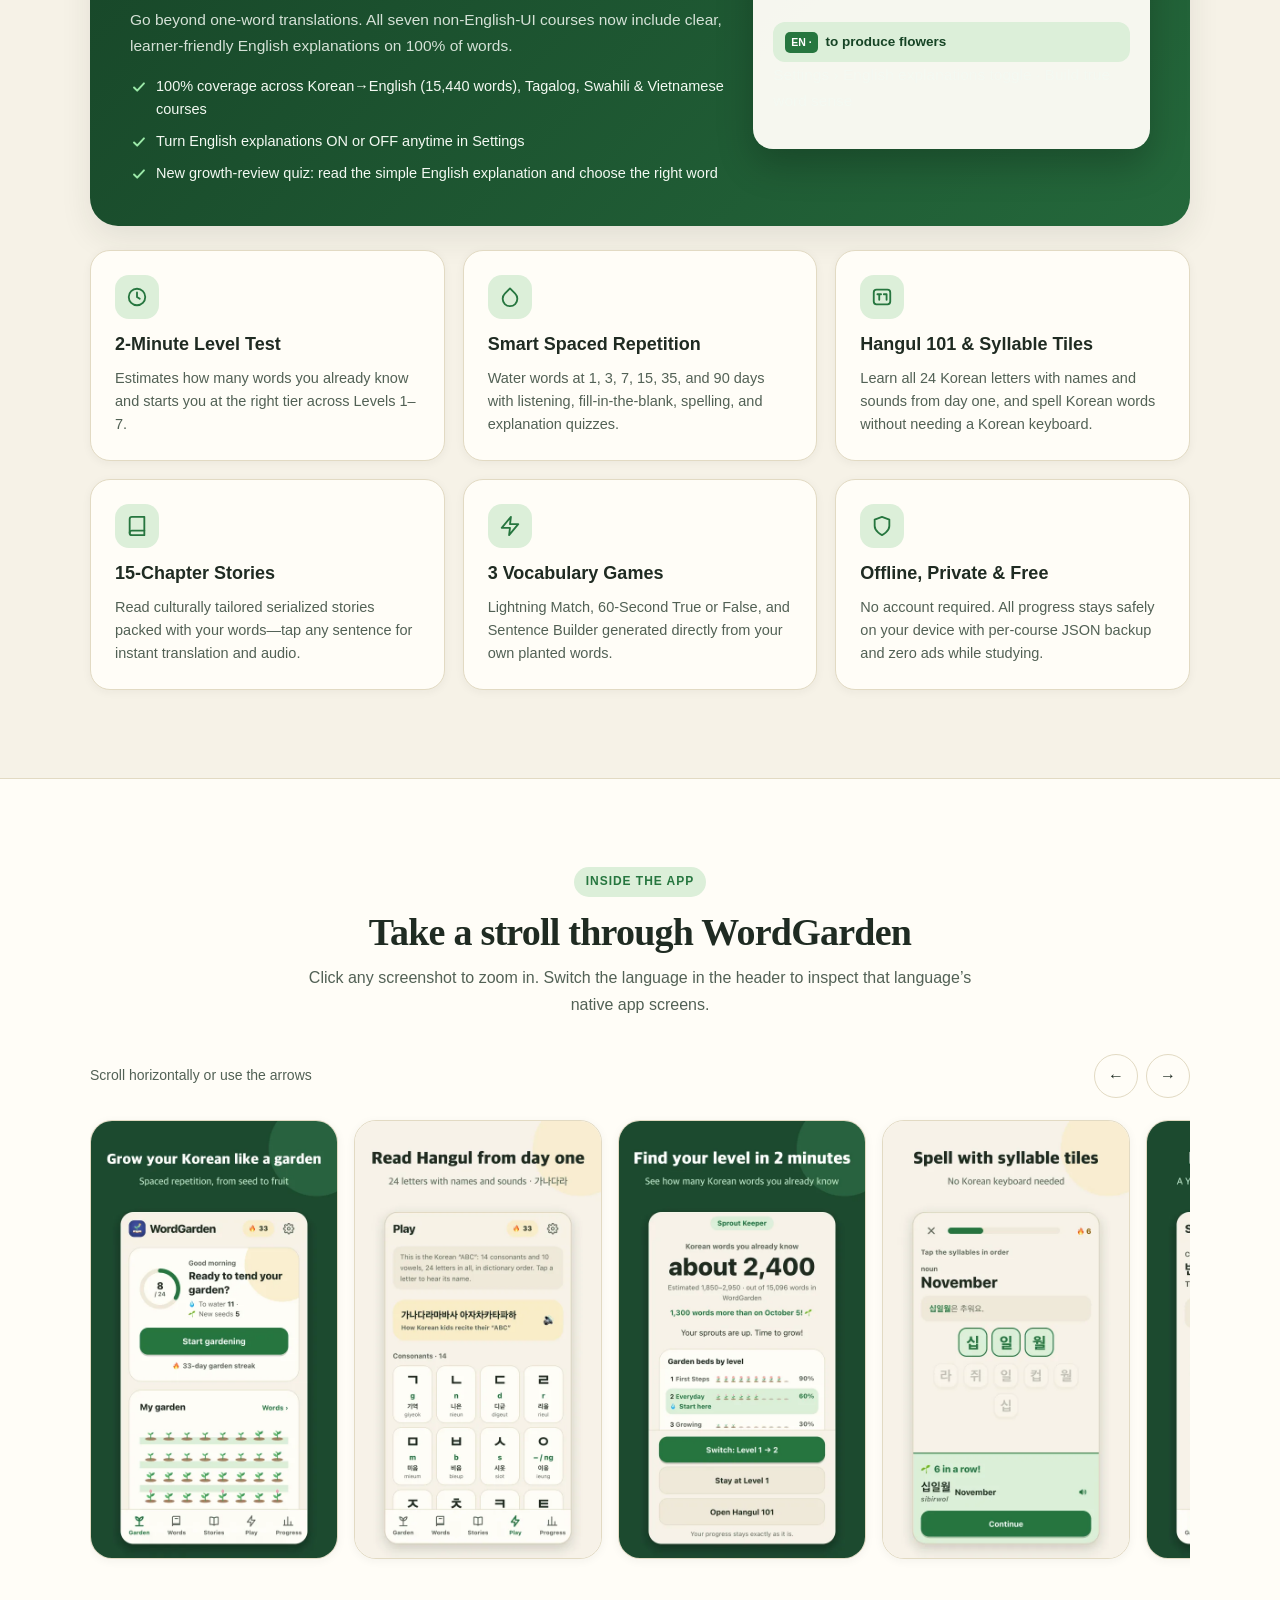
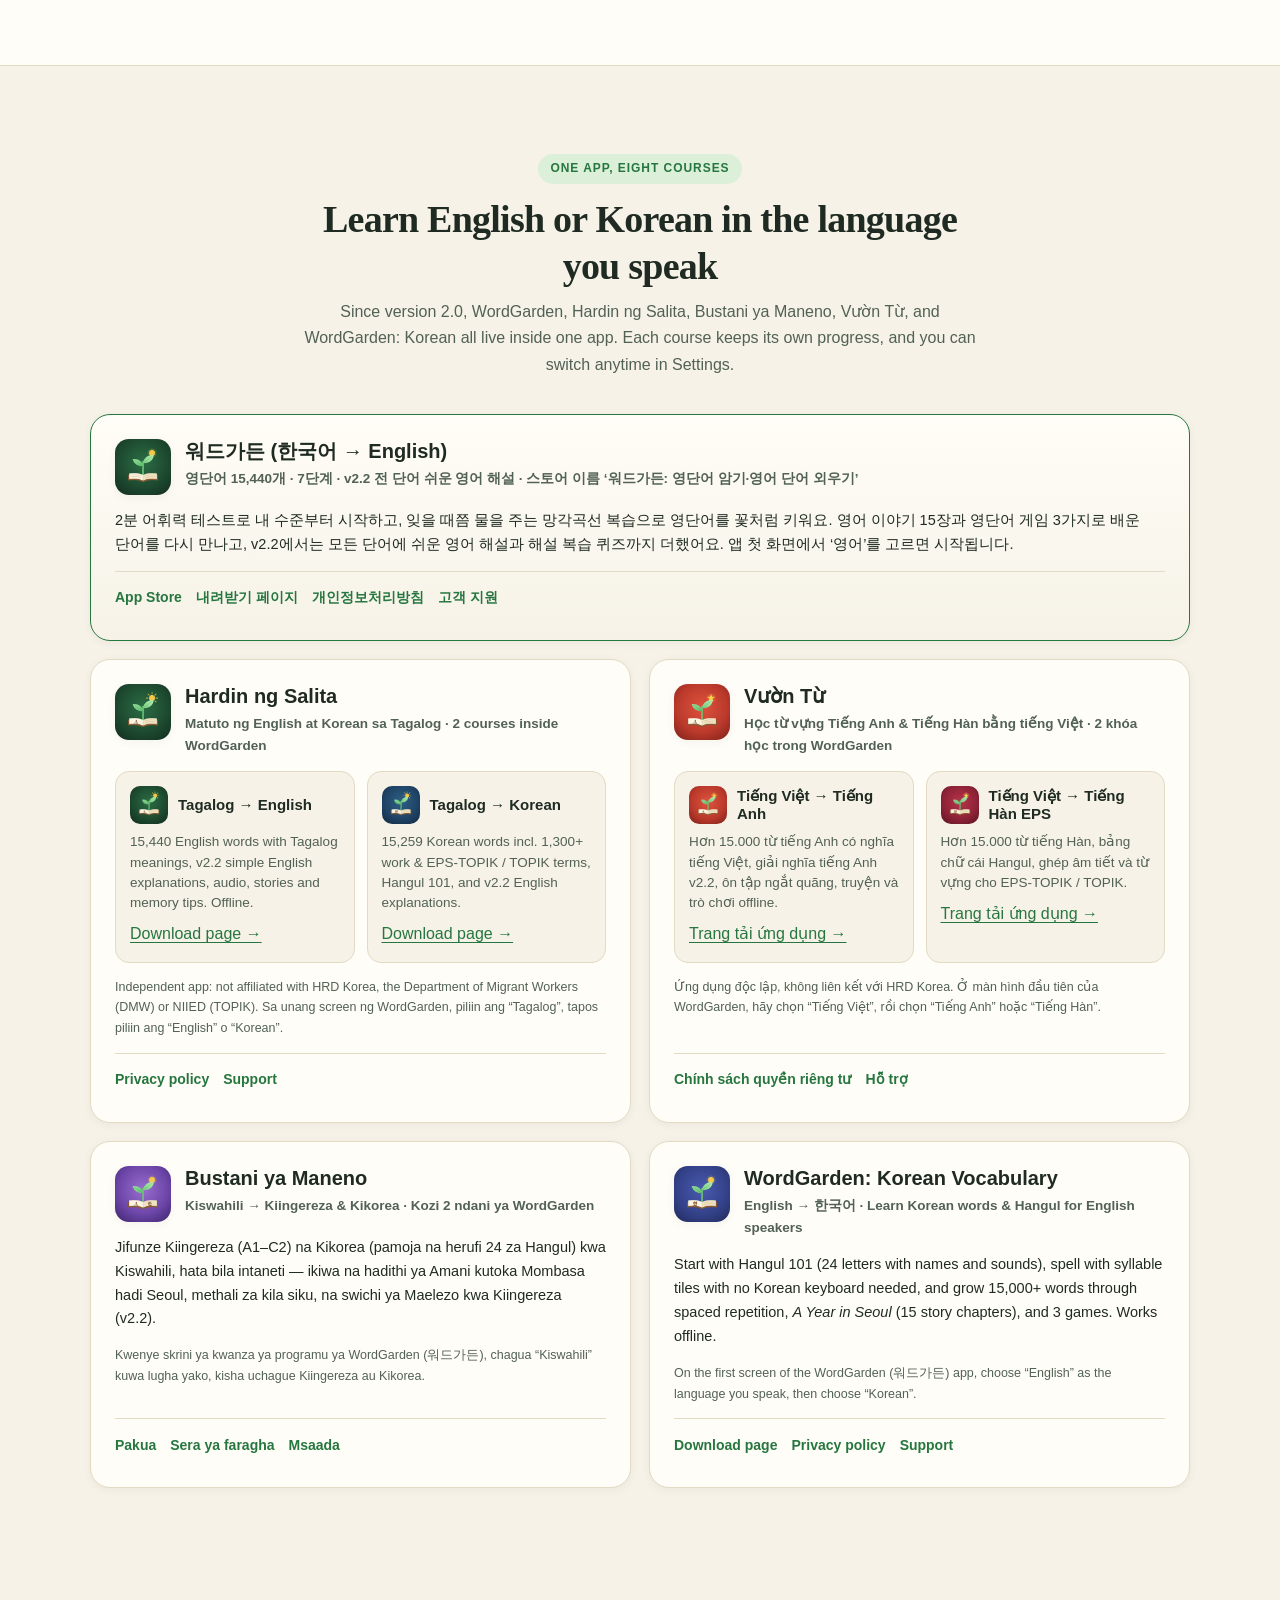
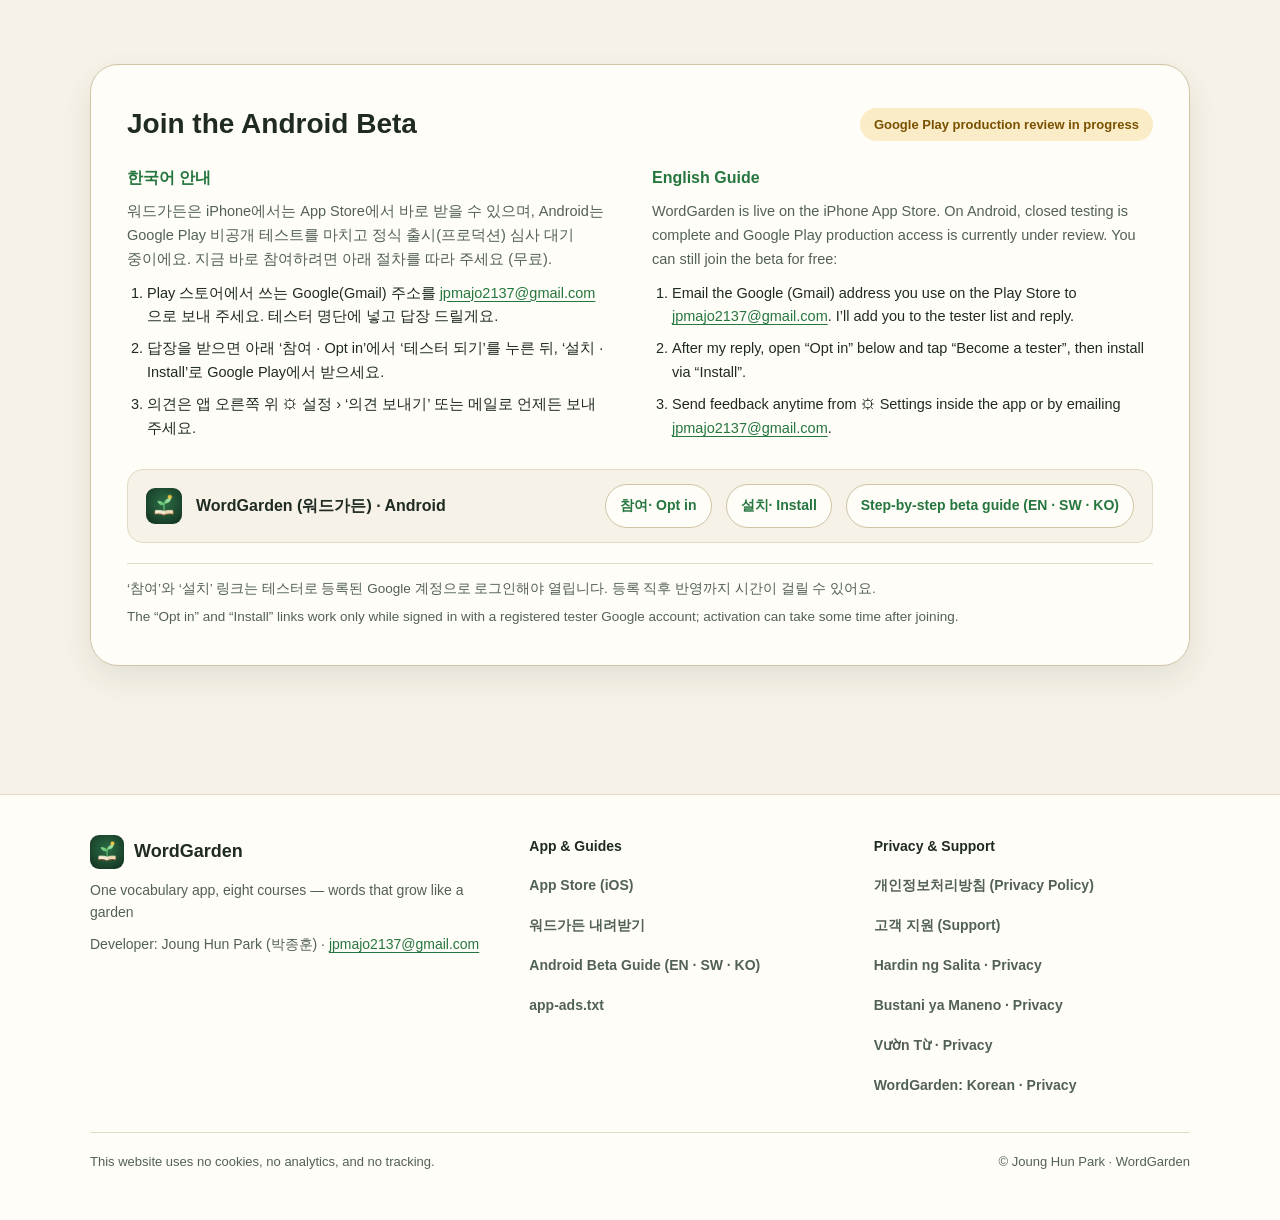
==== commit 564e4aa3: "Redesign official WordGarden landing site (5 languages, v2.2 preview, localized screenshots)" ====
--- a/index.html
+++ b/index.html
@@ -4,16 +4,17 @@
 <meta charset="utf-8">
 <meta name="viewport" content="width=device-width, initial-scale=1">
 <meta name="color-scheme" content="light dark">
-<title>WordGarden (워드가든): one vocabulary app, eight courses</title>
-<meta name="description" content="WordGarden (워드가든) is one vocabulary app with eight courses that grow words like a garden: learn English or Korean words in Korean, Tagalog, Swahili, Vietnamese or English. Its courses: 워드가든, Hardin ng Salita, Bustani ya Maneno, Vườn Từ and WordGarden: Korean.">
+<title>WordGarden (워드가든) — One Vocabulary App, Eight Courses</title>
+<meta name="description" content="WordGarden (워드가든) is one free offline vocabulary app with eight courses: learn 15,000+ English or Korean words in Korean, Tagalog, Swahili, Vietnamese or English. Includes v2.2 simple English explanations, 2-minute level test, spaced repetition, stories and games.">
 <link rel="canonical" href="https://jpmajo2137-bot.github.io/">
 <link rel="icon" type="image/png" href="icons/wordgarden.png">
 <link rel="apple-touch-icon" href="icons/wordgarden-512.png">
+<meta name="apple-itunes-app" content="app-id=6825913827">
 <meta property="og:type" content="website">
 <meta property="og:url" content="https://jpmajo2137-bot.github.io/">
 <meta property="og:site_name" content="WordGarden">
-<meta property="og:title" content="WordGarden (워드가든)">
-<meta property="og:description" content="One vocabulary app, eight courses: learn English or Korean words in Korean, Tagalog, Swahili, Vietnamese or English.">
+<meta property="og:title" content="WordGarden (워드가든) — One App, Eight Vocabulary Courses">
+<meta property="og:description" content="Grow 15,000+ English or Korean words like a garden. Free, offline, no sign-up, with v2.2 simple English explanations across all 7 non-English courses.">
 <meta property="og:image" content="https://jpmajo2137-bot.github.io/icons/wordgarden-512.png">
 <meta property="og:image:width" content="512">
 <meta property="og:image:height" content="512">
@@ -22,236 +23,496 @@
 <script type="application/ld+json">
 {"@context":"https://schema.org","@graph":[
  {"@type":"WebSite","@id":"https://jpmajo2137-bot.github.io/#website","url":"https://jpmajo2137-bot.github.io/","name":"WordGarden","description":"One vocabulary app with eight courses that grow words like a garden","publisher":{"@id":"https://jpmajo2137-bot.github.io/#developer"}},
+ {"@type":"MobileApplication","@id":"https://jpmajo2137-bot.github.io/#app","name":"WordGarden (워드가든)","operatingSystem":"iOS, Android","applicationCategory":"EducationApplication","softwareVersion":"2.2","downloadUrl":"https://apps.apple.com/app/id6825913827","inLanguage":["ko","en","fil","sw","vi"],"offers":{"@type":"Offer","price":"0","priceCurrency":"USD"},"author":{"@id":"https://jpmajo2137-bot.github.io/#developer"}},
  {"@type":"Person","@id":"https://jpmajo2137-bot.github.io/#developer","name":"Joung Hun Park","url":"https://jpmajo2137-bot.github.io/","email":"jpmajo2137@gmail.com"}
 ]}
 </script>
-<style>
-  :root { --bg:#f6f2e7; --ink:#1f2b22; --muted:#5f6f63; --leaf:#26763f; --card:#fffdf7; --line:#e2dac3; }
-  @media (prefers-color-scheme: dark) { :root { --bg:#0e1712; --ink:#edf4ec; --muted:#95ab9a; --leaf:#7dd28a; --card:#15231b; --line:#2a4234; } }
-  body { margin:0; background:var(--bg); color:var(--ink); font:16px/1.7 -apple-system,BlinkMacSystemFont,"Apple SD Gothic Neo","Noto Sans KR",sans-serif; }
-  main { max-width:720px; margin:0 auto; padding:40px 16px 64px; }
-  h1 { font-size:28px; margin:0 0 4px; } .meta { color:var(--muted); font-size:14px; margin:0 0 24px; }
-  section { background:var(--card); border:1px solid var(--line); border-radius:20px; padding:6px 22px 14px; margin-top:16px; }
-  h2 { font-size:19px; margin:14px 0 4px; } a { color:var(--leaf); }
-  h3 { font-size:17px; margin:0; }
-  .app { display:flex; gap:14px; align-items:flex-start; margin:14px 0 6px; }
-  .app + .app { border-top:1px solid var(--line); padding-top:14px; }
-  .app h2 { margin:0; }
-  .app p { margin:4px 0 0; }
-  .icon { width:60px; height:60px; border-radius:14px; flex:none; }
-  .tag { color:var(--muted); font-size:14px; }
-  .get { display:flex; flex-wrap:wrap; gap:8px 12px; align-items:center; margin:10px 0 2px; }
-  .get .badge { display:inline-block; line-height:0; }
-  .get .badge img { height:44px; width:auto; }
-  .pill { display:inline-block; font-size:14px; font-weight:700; text-decoration:none; padding:6px 14px; border:1px solid var(--line); border-radius:999px; line-height:1.5; }
-  .soon { color:var(--muted); font-size:14px; padding:6px 14px; border:1px dashed var(--line); border-radius:999px; line-height:1.5; }
-  .pill, .soon { display:inline-flex; align-items:center; box-sizing:border-box; min-height:44px; }
-  .links { font-size:15px; }
-  #beta .sub { color:var(--muted); font-size:15px; margin:0 0 6px; }
-  #beta ol { padding-left:22px; margin:6px 0; } #beta li { margin:6px 0; }
-  .optin { list-style:none; padding:0; margin:10px 0; }
-  .optin li { display:flex; flex-wrap:wrap; align-items:center; gap:6px 12px; padding:4px 0; border-top:1px solid var(--line); }
-  .optin li:last-child { border-bottom:1px solid var(--line); }
-  .optin img { width:32px; height:32px; border-radius:8px; }
-  .optin .name { font-weight:700; flex:1 1 180px; }
-  .optin a { font-weight:700; padding:9px 0; }
-  .tip { color:var(--muted); font-size:14px; }
-  hr { border:0; border-top:1px solid var(--line); margin:14px 0; }
-  [hidden] { display:none !important; } /* .optin li 의 display:flex 가 hidden 을 이기지 않게 */
-  :lang(ko) { word-break:keep-all; overflow-wrap:anywhere; }
-  @media (max-width:480px) { section { padding:6px 16px 14px; } .icon { width:48px; height:48px; border-radius:12px; } .app { gap:12px; } }
-</style>
+<link rel="stylesheet" href="assets/site.css">
 </head>
 <body>
-<main>
-  <h1>🌱 WordGarden</h1>
-  <p class="meta">One vocabulary app, eight courses: words that grow like a garden · Developer: Joung Hun Park · <a href="mailto:jpmajo2137@gmail.com">jpmajo2137@gmail.com</a></p>
-
-  <!-- 2.0 (2026-11-16 App Store 공개)부터 앱은 하나다: 워드가든(WordGarden) 안에 여덟 과정. 아래 칸들은 '앱'이 아니라 그 앱의 과정이다. -->
-  <section id="app" lang="en">
-    <div class="app">
-      <img class="icon" src="icons/wordgarden.png" alt="" width="60" height="60">
+<a class="skip-link" href="#main">Skip to content</a>
+
+<header class="site-header">
+  <div class="wrap header-inner">
+    <a class="brand" href="#app">
+      <img src="icons/wordgarden.png" alt="" width="36" height="36">
+      <span id="brand-name">WordGarden</span>
+    </a>
+
+    <nav class="site-nav" aria-label="Primary">
+      <a id="nav-try" href="#try">Try it</a>
+      <a id="nav-how" href="#how">How it works</a>
+      <a id="nav-features" href="#features">Features</a>
+      <a id="nav-screens" href="#screens">Screens</a>
+      <a id="nav-courses" href="#courses">8 Courses</a>
+    </nav>
+
+    <div class="header-controls">
+      <div class="lang-switcher" role="group" aria-label="Language">
+        <button type="button" class="lang-btn" data-lang="ko" aria-pressed="false" lang="ko">한국어</button>
+        <button type="button" class="lang-btn" data-lang="en" aria-pressed="true" lang="en">EN</button>
+        <button type="button" class="lang-btn" data-lang="fil" aria-pressed="false" lang="fil">TL</button>
+        <button type="button" class="lang-btn" data-lang="sw" aria-pressed="false" lang="sw">SW</button>
+        <button type="button" class="lang-btn" data-lang="vi" aria-pressed="false" lang="vi">VI</button>
+      </div>
+      <button type="button" class="icon-btn" id="theme-toggle" aria-label="Toggle color theme" aria-pressed="false">
+        <svg id="theme-icon-sun" width="20" height="20" viewBox="0 0 24 24" fill="none" stroke="currentColor" stroke-width="2" hidden aria-hidden="true">
+          <circle cx="12" cy="12" r="4"/>
+          <path d="M12 2v2M12 20v2M4.93 4.93l1.41 1.41M17.66 17.66l1.41 1.41M2 12h2M20 12h2M4.93 19.07l1.41-1.41M17.66 6.34l1.41-1.41" stroke-linecap="round"/>
+        </svg>
+        <svg id="theme-icon-moon" width="20" height="20" viewBox="0 0 24 24" fill="none" stroke="currentColor" stroke-width="2" aria-hidden="true">
+          <path d="M21 12.79A9 9 0 1111.21 3a7 7 0 009.79 9.79z" stroke-linejoin="round"/>
+        </svg>
+      </button>
+    </div>
+  </div>
+</header>
+
+<main id="main">
+  <!-- ===================== Hero (#app) ===================== -->
+  <section class="hero" id="app">
+    <div class="wrap hero-grid">
       <div>
-        <h2>WordGarden (<span lang="ko">워드가든</span>)</h2>
-        <p class="tag">One app, eight courses: English or Korean vocabulary, taught in Korean, Tagalog, Swahili, Vietnamese or English</p>
-        <p>From version 2.0, the courses below are inside one app. On the app's first screen, choose the language you speak, then the language you want to learn. Each course keeps its own progress, and you can change course in Settings.</p>
-        <p lang="ko">버전 2.0부터 아래 과정이 모두 앱 하나에 들어 있어요. 앱을 처음 열 때 나오는 화면에서 내가 쓰는 말과 배울 말을 고르면 돼요. 학습 기록은 과정마다 따로 남고, 설정에서 과정을 바꿀 수 있어요.</p>
-        <div class="get">
-          <a class="pill" href="https://apps.apple.com/app/id6825913827">Download on the App Store</a>
-          <!-- Play 정식 출시 뒤: wordgarden-privacy/beta.json 의 com.wordgarden.app 을 "public" 으로 바꾸면 아래 링크가 Google Play 로 바뀐다 (이 파일은 그대로) -->
-          <a class="pill" href="#beta-en" data-pkg="com.wordgarden.app" data-play="Get it on Google Play">Android: join the beta</a>
-        </div>
-      </div>
-    </div>
-  </section>
-
-  <section id="wordgarden" lang="ko">
-    <div class="app">
-      <img class="icon" src="icons/wordgarden.png" alt="" width="60" height="60">
+        <a class="release-pill" href="#features">
+          <span class="badge-new" id="hero-pill-new">New in v2.2</span>
+          <span id="hero-pill-text">Simple English explanations on every word across all 7 non-English courses</span>
+        </a>
+        <h1 id="hero-h1">Grow your vocabulary<br>like a living garden</h1>
+        <p class="hero-sub" id="hero-sub">One free, offline app with eight English and Korean vocabulary courses. Find your level in 2 minutes, water words right before you forget them, and build lasting memory with stories and games.</p>
+
+        <div class="cta-row">
+          <a class="btn btn-primary" href="https://apps.apple.com/app/id6825913827">
+            <svg viewBox="0 0 24 24" fill="currentColor" aria-hidden="true"><path d="M18.71 19.5c-.83 1.24-1.71 2.45-3.05 2.47-1.34.03-1.77-.79-3.29-.79-1.53 0-2 .77-3.27.82-1.31.05-2.3-1.32-3.14-2.53C4.25 17 2.94 12.45 4.7 9.39c.87-1.52 2.43-2.48 4.12-2.51 1.28-.02 2.5.87 3.29.87.78 0 2.26-1.07 3.81-.91.65.03 2.47.26 3.64 1.98-.09.06-2.17 1.28-2.15 3.81.03 3.02 2.65 4.03 2.68 4.04-.03.07-.42 1.44-1.38 2.83zM15.97 6.33c.68-.83 1.14-1.98 1.01-3.13-.98.04-2.17.65-2.87 1.48-.63.72-1.18 1.9-1.03 3.02 1.09.08 2.21-.55 2.89-1.37z"/></svg>
+            <span id="hero-ios-label">Download on the App Store</span>
+          </a>
+          <a class="btn btn-secondary" id="hero-android" href="#beta" data-pkg="com.wordgarden.app" data-play="Get it on Google Play">
+            <svg viewBox="0 0 24 24" fill="currentColor" aria-hidden="true"><path d="M3.61 1.814L13.793 12 3.61 22.186a1.5 1.5 0 01-.61-1.21V3.024c0-.49.236-.934.61-1.21zm1.422-.716l11.275 6.445-2.828 2.828L5.032 1.098zm12.567 7.184l2.753 1.573c.864.494.864 1.796 0 2.29l-2.753 1.573-3.134-2.718 3.134-2.718zM5.032 22.902l8.447-9.273 2.828 2.828-11.275 6.445z"/></svg>
+            <span id="hero-android-label">Android: Join the beta</span>
+          </a>
+        </div>
+        <a class="hero-try-link" href="#try">
+          <span id="hero-try-label">Try a live word card</span>
+          <span aria-hidden="true">↓</span>
+        </a>
+
+        <ul class="trust-chips" id="hero-chips">
+          <li>Free · No sign-up</li>
+          <li>No ads while studying</li>
+          <li>Works 100% offline</li>
+          <li>One app · 8 courses</li>
+        </ul>
+      </div>
+
+      <div class="hero-visual">
+        <div class="hero-stage">
+          <div class="hero-shot-card" role="button" tabindex="0" aria-label="Zoom screenshot">
+            <img id="hero-shot-img" src="screenshots/en/s1.webp" alt="WordGarden home screen showing words growing in a garden" width="540" height="960" data-shot-index="0">
+          </div>
+        </div>
+
+        <div class="hero-scene-tabs" id="hero-scene-tabs" role="tablist" aria-label="App preview screens"></div>
+      </div>
+    </div>
+  </section>
+
+  <!-- ===================== Key Metrics Strip ===================== -->
+  <div class="metrics-band">
+    <div class="wrap metrics-grid" id="metrics-grid">
+      <div class="metric-item"><div class="metric-num">15,000+</div><div class="metric-label">Words per course</div></div>
+      <div class="metric-item"><div class="metric-num">8 courses</div><div class="metric-label">5 UI languages · 1 app</div></div>
+      <div class="metric-item"><div class="metric-num">2 min</div><div class="metric-label">Placement level test</div></div>
+      <div class="metric-item"><div class="metric-num">15 + 3</div><div class="metric-label">Story chapters &amp; games</div></div>
+    </div>
+  </div>
+
+  <!-- ===================== Interactive WordGarden Studio (#try) ===================== -->
+  <section class="section-pad" id="try">
+    <div class="wrap">
+      <div class="section-head">
+        <span class="eyebrow" id="studio-eyebrow">Interactive preview</span>
+        <h2 id="studio-h2">Experience WordGarden v2.2 right here</h2>
+        <p id="studio-sub">Pick any of the eight courses to explore real vocabulary cards, toggle the new v2.2 simple English explanations, or try a review quiz that grows your plant.</p>
+      </div>
+
+      <div class="studio-shell">
+        <div class="course-pills" id="course-pills" role="group" aria-label="Choose a course"></div>
+
+        <div class="studio-mode-bar">
+          <div class="mode-tabs" role="tablist" aria-label="Preview mode">
+            <button type="button" class="mode-tab" id="mode-card-btn" role="tab" aria-selected="true">Word card + v2.2 EN gloss</button>
+            <button type="button" class="mode-tab" id="mode-quiz-btn" role="tab" aria-selected="false">v2.2 Explanation quiz</button>
+          </div>
+          <label class="toggle-wrap" id="en-toggle-wrap">
+            <span id="en-toggle-label">v2.2 English explanation</span>
+            <button type="button" class="toggle-switch" id="en-toggle-btn" role="switch" aria-checked="true" aria-labelledby="en-toggle-label"></button>
+          </label>
+        </div>
+
+        <div id="studio-stage"></div>
+      </div>
+    </div>
+  </section>
+
+  <!-- ===================== 6-Stage Growth Garden (#how) ===================== -->
+  <section class="section-pad section-alt" id="how">
+    <div class="wrap">
+      <div class="section-head">
+        <span class="eyebrow" id="how-eyebrow">Forgetting-curve garden</span>
+        <h2 id="how-h2">From seed to fruit in 6 memory stages</h2>
+        <p id="how-sub">Spaced repetition brings each word back right before you forget it. Tap a stage to see how memory takes root.</p>
+      </div>
+
+      <div class="stages-grid" id="stages-grid" role="group" aria-label="6 memory growth stages"></div>
+
+      <div class="stage-detail" aria-live="polite">
+        <div id="stage-detail-svg"></div>
+        <p id="stage-detail-text"></p>
+      </div>
+    </div>
+  </section>
+
+  <!-- ===================== v2.2 Spotlight + Core Features (#features) ===================== -->
+  <section class="section-pad" id="features">
+    <div class="wrap">
+      <div class="section-head">
+        <span class="eyebrow" id="feat-eyebrow">Built for real retention</span>
+        <h2 id="feat-h2">Everything you need, nothing in your way</h2>
+        <p id="feat-sub">No accounts, no subscriptions, and zero ads during study—just calm daily sessions that compound.</p>
+      </div>
+
+      <div class="v22-banner">
+        <div>
+          <span class="v22-badge" id="v22-badge">What’s new in v2.2</span>
+          <h3 id="v22-title">Simple English explanations on every word</h3>
+          <p id="v22-desc">Go beyond one-word translations. All seven non-English-UI courses now include clear, learner-friendly English explanations on 100% of words.</p>
+          <ul class="v22-bullets" id="v22-bullets">
+            <li>100% coverage across Korean→English, Tagalog, Swahili &amp; Vietnamese courses</li>
+            <li>Turn English explanations ON or OFF anytime in Settings</li>
+            <li>New growth-review quiz: read the simple English explanation and pick the right word</li>
+          </ul>
+        </div>
+        <div class="v22-preview-box" aria-hidden="true">
+          <p class="v22-preview-word">bloom</p>
+          <p class="v22-preview-mean" lang="ko">꽃이 피다 · mamukadkad · kuchanua · nở hoa</p>
+          <div class="v22-preview-en">
+            <b>EN ·</b>
+            <span>to produce flowers</span>
+          </div>
+          <p class="v22-preview-foot" id="v22-foot">Settings › English explanations toggle · Build true word sense</p>
+        </div>
+      </div>
+
+      <div class="features-grid">
+        <article class="feat-card">
+          <div class="feat-icon" aria-hidden="true">
+            <svg viewBox="0 0 24 24" fill="none" stroke="currentColor" stroke-width="2"><circle cx="12" cy="12" r="9"/><path d="M12 7v5l3 2" stroke-linecap="round"/></svg>
+          </div>
+          <h3>2-Minute Level Test</h3>
+          <p>Estimates how many words you already know and starts you at the right tier across Levels 1–7.</p>
+        </article>
+        <article class="feat-card">
+          <div class="feat-icon" aria-hidden="true">
+            <svg viewBox="0 0 24 24" fill="none" stroke="currentColor" stroke-width="2"><path d="M12 2.69l5.66 5.66a8 8 0 11-11.31 0z" stroke-linejoin="round"/></svg>
+          </div>
+          <h3>Smart Spaced Repetition</h3>
+          <p>Water words at 1, 3, 7, 15, 35, and 90 days with listening, fill-in-the-blank, spelling, and explanation quizzes.</p>
+        </article>
+        <article class="feat-card">
+          <div class="feat-icon" aria-hidden="true">
+            <svg viewBox="0 0 24 24" fill="none" stroke="currentColor" stroke-width="2"><rect x="3" y="4" width="18" height="16" rx="3"/><path d="M7 9h4M9 9v6M14 9h3v6" stroke-linecap="round" stroke-linejoin="round"/></svg>
+          </div>
+          <h3>Hangul 101 &amp; Syllable Tiles</h3>
+          <p>Learn all 24 Korean letters with names and sounds from day one, and spell Korean words without needing a Korean keyboard.</p>
+        </article>
+        <article class="feat-card">
+          <div class="feat-icon" aria-hidden="true">
+            <svg viewBox="0 0 24 24" fill="none" stroke="currentColor" stroke-width="2"><path d="M4 19.5A2.5 2.5 0 016.5 17H20" stroke-linecap="round"/><path d="M6.5 2H20v20H6.5A2.5 2.5 0 014 19.5v-15A2.5 2.5 0 016.5 2z" stroke-linejoin="round"/></svg>
+          </div>
+          <h3>15-Chapter Stories</h3>
+          <p>Read culturally tailored serialized stories packed with your words—tap any sentence for instant translation and audio.</p>
+        </article>
+        <article class="feat-card">
+          <div class="feat-icon" aria-hidden="true">
+            <svg viewBox="0 0 24 24" fill="none" stroke="currentColor" stroke-width="2"><path d="M13 2L3 14h9l-1 8 10-12h-9l1-8z" stroke-linejoin="round"/></svg>
+          </div>
+          <h3>3 Vocabulary Games</h3>
+          <p>Lightning Match, 60-Second True or False, and Sentence Builder generated directly from your own planted words.</p>
+        </article>
+        <article class="feat-card">
+          <div class="feat-icon" aria-hidden="true">
+            <svg viewBox="0 0 24 24" fill="none" stroke="currentColor" stroke-width="2"><path d="M12 22s8-4 8-10V5l-8-3-8 3v7c0 6 8 10 8 10z" stroke-linejoin="round"/></svg>
+          </div>
+          <h3>Offline, Private &amp; Free</h3>
+          <p>No account required. All progress stays safely on your device with per-course JSON backup and zero ads while studying.</p>
+        </article>
+      </div>
+    </div>
+  </section>
+
+  <!-- ===================== Screenshots Gallery (#screens) ===================== -->
+  <section class="section-pad section-alt" id="screens">
+    <div class="wrap">
+      <div class="section-head">
+        <span class="eyebrow" id="screens-eyebrow">Inside the app</span>
+        <h2 id="screens-h2">Take a stroll through WordGarden</h2>
+        <p id="screens-sub">Click any screenshot to zoom in. Switch the language in the header to inspect that language’s native app screens.</p>
+      </div>
+
+      <div class="gallery-controls">
+        <p class="gallery-hint" id="gallery-hint">Scroll horizontally or use the arrows</p>
+        <div class="gallery-arrows">
+          <button type="button" class="icon-btn" id="gallery-prev" aria-label="Previous screenshots">←</button>
+          <button type="button" class="icon-btn" id="gallery-next" aria-label="Next screenshots">→</button>
+        </div>
+      </div>
+
+      <div class="gallery-track" id="gallery-track"></div>
+    </div>
+  </section>
+
+  <!-- ===================== 8 Courses Directory (#courses) ===================== -->
+  <section class="section-pad" id="courses">
+    <div class="wrap">
+      <div class="section-head">
+        <span class="eyebrow" id="courses-eyebrow">One app, eight courses</span>
+        <h2 id="courses-h2">Learn English or Korean in the language you speak</h2>
+        <p id="courses-sub">Since version 2.0, WordGarden, Hardin ng Salita, Bustani ya Maneno, Vườn Từ, and WordGarden: Korean all live inside one app. Each course keeps its own progress, and you can switch anytime in Settings.</p>
+      </div>
+
+      <div class="courses-grid">
+        <!-- Korean -> English -->
+        <article class="course-family featured" id="wordgarden" lang="ko">
+          <div class="cf-head">
+            <img class="cf-icon" src="icons/wordgarden.png" alt="" width="56" height="56" loading="lazy" decoding="async">
+            <div>
+              <h3>워드가든 (한국어 → English)</h3>
+              <p class="cf-sub">영단어 15,440개 · 7단계 · v2.2 전 단어 쉬운 영어 해설 · 스토어 이름 ‘워드가든: 영단어 암기·영어 단어 외우기’</p>
+            </div>
+          </div>
+          <p class="cf-desc">2분 어휘력 테스트로 내 수준부터 시작하고, 잊을 때쯤 물을 주는 망각곡선 복습으로 영단어를 꽃처럼 키워요. 영어 이야기 15장과 영단어 게임 3가지로 배운 단어를 다시 만나고, v2.2에서는 모든 단어에 쉬운 영어 해설과 해설 복습 퀴즈까지 더했어요. 앱 첫 화면에서 ‘영어’를 고르면 시작됩니다.</p>
+          <div class="cf-links">
+            <a href="https://apps.apple.com/kr/app/id6825913827">App Store</a>
+            <a href="https://jpmajo2137-bot.github.io/wordgarden-privacy/app/">내려받기 페이지</a>
+            <a href="https://jpmajo2137-bot.github.io/wordgarden-privacy/">개인정보처리방침</a>
+            <a href="https://jpmajo2137-bot.github.io/wordgarden-privacy/support/">고객 지원</a>
+          </div>
+        </article>
+
+        <!-- Tagalog -> English & Korean -->
+        <article class="course-family" id="hardin" lang="en">
+          <div class="cf-head">
+            <img class="cf-icon" src="icons/hardin-english.png" alt="" width="56" height="56" loading="lazy" decoding="async">
+            <div>
+              <h3>Hardin ng Salita</h3>
+              <p class="cf-sub"><span lang="fil">Matuto ng English at Korean sa Tagalog</span> · 2 courses inside WordGarden</p>
+            </div>
+          </div>
+          <div class="cf-sublist">
+            <div class="cf-subcard">
+              <div class="cf-subcard-top">
+                <img src="icons/hardin-english.png" alt="" width="38" height="38" loading="lazy" decoding="async">
+                <h4>Tagalog → English</h4>
+              </div>
+              <p>15,440 English words with Tagalog meanings, v2.2 simple English explanations, audio, stories and memory tips. Offline.</p>
+              <a href="https://jpmajo2137-bot.github.io/wordgarden-privacy/hardin/english/">Download page →</a>
+            </div>
+            <div class="cf-subcard">
+              <div class="cf-subcard-top">
+                <img src="icons/hardin-korean.png" alt="" width="38" height="38" loading="lazy" decoding="async">
+                <h4>Tagalog → Korean</h4>
+              </div>
+              <p>15,259 Korean words incl. 1,300+ work &amp; EPS-TOPIK / TOPIK terms, Hangul 101, and v2.2 English explanations.</p>
+              <a href="https://jpmajo2137-bot.github.io/wordgarden-privacy/hardin/korean/">Download page →</a>
+            </div>
+          </div>
+          <p class="cf-note">Independent app: not affiliated with HRD Korea, the Department of Migrant Workers (DMW) or NIIED (TOPIK). <span lang="fil">Sa unang screen ng WordGarden, piliin ang “Tagalog”, tapos piliin ang “English” o “Korean”.</span></p>
+          <div class="cf-links">
+            <a href="https://jpmajo2137-bot.github.io/wordgarden-privacy/hardin/">Privacy policy</a>
+            <a href="https://jpmajo2137-bot.github.io/wordgarden-privacy/hardin/support/">Support</a>
+          </div>
+        </article>
+
+        <!-- Vietnamese -> English & Korean -->
+        <article class="course-family" id="vuontu" lang="vi">
+          <div class="cf-head">
+            <img class="cf-icon" src="icons/vuontu-english.png" alt="" width="56" height="56" loading="lazy" decoding="async">
+            <div>
+              <h3>Vườn Từ</h3>
+              <p class="cf-sub">Học từ vựng Tiếng Anh &amp; Tiếng Hàn bằng tiếng Việt · 2 khóa học trong WordGarden</p>
+            </div>
+          </div>
+          <div class="cf-sublist">
+            <div class="cf-subcard">
+              <div class="cf-subcard-top">
+                <img src="icons/vuontu-english.png" alt="" width="38" height="38" loading="lazy" decoding="async">
+                <h4>Tiếng Việt → Tiếng Anh</h4>
+              </div>
+              <p>Hơn 15.000 từ tiếng Anh có nghĩa tiếng Việt, giải nghĩa tiếng Anh v2.2, ôn tập ngắt quãng, truyện và trò chơi offline.</p>
+              <a href="https://jpmajo2137-bot.github.io/wordgarden-privacy/vuontu/english/">Trang tải ứng dụng →</a>
+            </div>
+            <div class="cf-subcard">
+              <div class="cf-subcard-top">
+                <img src="icons/vuontu-korean.png" alt="" width="38" height="38" loading="lazy" decoding="async">
+                <h4>Tiếng Việt → Tiếng Hàn EPS</h4>
+              </div>
+              <p>Hơn 15.000 từ tiếng Hàn, bảng chữ cái Hangul, ghép âm tiết và từ vựng cho EPS-TOPIK / TOPIK.</p>
+              <a href="https://jpmajo2137-bot.github.io/wordgarden-privacy/vuontu/korean/">Trang tải ứng dụng →</a>
+            </div>
+          </div>
+          <p class="cf-note">Ứng dụng độc lập, không liên kết với HRD Korea. Ở màn hình đầu tiên của WordGarden, hãy chọn “Tiếng Việt”, rồi chọn “Tiếng Anh” hoặc “Tiếng Hàn”.</p>
+          <div class="cf-links">
+            <a href="https://jpmajo2137-bot.github.io/wordgarden-privacy/vuontu/">Chính sách quyền riêng tư</a>
+            <a href="https://jpmajo2137-bot.github.io/wordgarden-privacy/vuontu/support/">Hỗ trợ</a>
+          </div>
+        </article>
+
+        <!-- Swahili -> English & Korean -->
+        <article class="course-family" id="bustani" lang="sw">
+          <div class="cf-head">
+            <img class="cf-icon" src="icons/bustani.png" alt="" width="56" height="56" loading="lazy" decoding="async">
+            <div>
+              <h3>Bustani ya Maneno</h3>
+              <p class="cf-sub">Kiswahili → Kiingereza &amp; Kikorea · Kozi 2 ndani ya WordGarden</p>
+            </div>
+          </div>
+          <p class="cf-desc">Jifunze Kiingereza (A1–C2) na Kikorea (pamoja na herufi 24 za Hangul) kwa Kiswahili, hata bila intaneti — ikiwa na hadithi ya Amani kutoka Mombasa hadi Seoul, methali za kila siku, na swichi ya Maelezo kwa Kiingereza (v2.2).</p>
+          <p class="cf-note">Kwenye skrini ya kwanza ya programu ya WordGarden (<span lang="ko">워드가든</span>), chagua “Kiswahili” kuwa lugha yako, kisha uchague Kiingereza au Kikorea.</p>
+          <div class="cf-links">
+            <a href="https://jpmajo2137-bot.github.io/wordgarden-privacy/bustani/app/">Pakua</a>
+            <a href="https://jpmajo2137-bot.github.io/wordgarden-privacy/bustani/">Sera ya faragha</a>
+            <a href="https://jpmajo2137-bot.github.io/wordgarden-privacy/bustani/support/">Msaada</a>
+          </div>
+        </article>
+
+        <!-- English -> Korean -->
+        <article class="course-family" id="wordgarden-korean" lang="en">
+          <div class="cf-head">
+            <img class="cf-icon" src="icons/wordgarden-korean.png" alt="" width="56" height="56" loading="lazy" decoding="async">
+            <div>
+              <h3>WordGarden: Korean Vocabulary</h3>
+              <p class="cf-sub">English → 한국어 · Learn Korean words &amp; Hangul for English speakers</p>
+            </div>
+          </div>
+          <p class="cf-desc">Start with Hangul 101 (24 letters with names and sounds), spell with syllable tiles with no Korean keyboard needed, and grow 15,000+ words through spaced repetition, <em>A Year in Seoul</em> (15 story chapters), and 3 games. Works offline.</p>
+          <p class="cf-note">On the first screen of the WordGarden (<span lang="ko">워드가든</span>) app, choose “English” as the language you speak, then choose “Korean”.</p>
+          <div class="cf-links">
+            <a href="https://jpmajo2137-bot.github.io/wordgarden-privacy/korean/app/">Download page</a>
+            <a href="https://jpmajo2137-bot.github.io/wordgarden-privacy/korean/">Privacy policy</a>
+            <a href="https://jpmajo2137-bot.github.io/wordgarden-privacy/korean/support/">Support</a>
+          </div>
+        </article>
+      </div>
+    </div>
+  </section>
+
+  <!-- ===================== Android Beta Section (#beta — auto-hides when beta.json sets com.wordgarden.app = "public") ===================== -->
+  <section class="section-pad" id="beta">
+    <div class="wrap">
+      <div class="beta-card">
+        <div class="beta-head">
+          <h2 id="beta-title">Android 베타 테스트 참여 · Join the Android Beta</h2>
+          <span class="beta-status" id="beta-status">Google Play 프로덕션 심사 대기 중</span>
+        </div>
+
+        <div class="beta-cols">
+          <div class="beta-col" lang="ko">
+            <h3>한국어 안내</h3>
+            <p>워드가든은 iPhone에서는 App Store에서 바로 받을 수 있으며, Android는 Google Play 비공개 테스트를 마치고 정식 출시(프로덕션) 심사 대기 중이에요. 지금 바로 참여하려면 아래 절차를 따라 주세요 (무료).</p>
+            <ol>
+              <li data-mode="closed">Play 스토어에서 쓰는 Google(Gmail) 주소를 <a href="mailto:jpmajo2137@gmail.com?subject=Android%20%EB%B2%A0%ED%83%80%20%EC%B0%B8%EC%97%AC%20%28%EC%9B%8C%EB%93%9C%EA%B0%80%EB%93%A0%29&amp;body=Play%20%EC%8A%A4%ED%86%A0%EC%96%B4%EC%97%90%EC%84%9C%20%EC%93%B0%EB%8A%94%20Google%20%EA%B3%84%EC%A0%95%28Gmail%29%3A%20">jpmajo2137@gmail.com</a> 으로 보내 주세요. 테스터 명단에 넣고 답장 드릴게요.</li>
+              <li data-mode="beta" hidden><a class="grp" href="https://groups.google.com/">테스터 그룹에 가입</a>하세요. Play 스토어 계정으로 로그인한 뒤 ‘Join group’을 누르세요.</li>
+              <li><span data-mode="closed">답장을 받으면</span><span data-mode="beta" hidden>그다음</span> 아래 ‘참여 · Opt in’에서 ‘테스터 되기’를 누른 뒤, ‘설치 · Install’로 Google Play에서 받으세요.</li>
+              <li>의견은 앱 오른쪽 위 ⚙ 설정 › ‘의견 보내기’ 또는 메일로 언제든 보내 주세요.</li>
+            </ol>
+          </div>
+
+          <div class="beta-col" id="beta-en" lang="en">
+            <h3>English Guide</h3>
+            <p>WordGarden is live on the iPhone App Store. On Android, closed testing is complete and Google Play production access is currently under review. You can still join the beta for free:</p>
+            <ol>
+              <li data-mode="closed">Email the Google (Gmail) address you use on the Play Store to <a href="mailto:jpmajo2137@gmail.com?subject=Android%20beta%20%28WordGarden%29&amp;body=Google%20account%20%28Gmail%29%20I%20use%20on%20the%20Play%20Store%3A%20">jpmajo2137@gmail.com</a>. I’ll add you to the tester list and reply.</li>
+              <li data-mode="beta" hidden><a class="grp" href="https://groups.google.com/">Join the tester group</a>. Sign in with your Play Store Google account and tap “Join group”.</li>
+              <li><span data-mode="closed">After my reply, open</span><span data-mode="beta" hidden>Open</span> “Opt in” below and tap “Become a tester”, then install via “Install”.</li>
+              <li>Send feedback anytime from ⚙ Settings inside the app or by emailing <a href="mailto:jpmajo2137@gmail.com">jpmajo2137@gmail.com</a>.</li>
+            </ol>
+          </div>
+        </div>
+
+        <ul class="optin-bar">
+          <li data-pkg="com.wordgarden.app">
+            <img src="icons/wordgarden.png" alt="" width="36" height="36" loading="lazy" decoding="async">
+            <span class="name">WordGarden (<span lang="ko">워드가든</span>) · Android</span>
+            <a href="https://play.google.com/apps/testing/com.wordgarden.app"><span lang="ko">참여</span> · Opt in</a>
+            <a href="https://play.google.com/store/apps/details?id=com.wordgarden.app"><span lang="ko">설치</span> · Install</a>
+            <a href="https://jpmajo2137-bot.github.io/wordgarden-privacy/beta/" id="beta-guide-btn">Step-by-step beta guide (EN · SW · KO)</a>
+          </li>
+        </ul>
+
+        <div class="beta-tips">
+          <p lang="ko">‘참여’와 ‘설치’ 링크는 테스터로 등록된 Google 계정으로 로그인해야 열립니다. 등록 직후 반영까지 시간이 걸릴 수 있어요.</p>
+          <p lang="en">The “Opt in” and “Install” links work only while signed in with a registered tester Google account; activation can take some time after joining.</p>
+        </div>
+      </div>
+    </div>
+  </section>
+</main>
+
+<!-- ===================== Lightbox Modal ===================== -->
+<div class="lightbox" id="lightbox" role="dialog" aria-modal="true" aria-label="Screenshot viewer" hidden>
+  <div class="lightbox-inner">
+    <img class="lightbox-img" id="lightbox-img" src="" alt="">
+    <div class="lightbox-bar">
+      <button type="button" class="lightbox-btn" id="lightbox-prev" aria-label="Previous screenshot">←</button>
+      <span id="lightbox-caption">1 / 8</span>
+      <button type="button" class="lightbox-btn" id="lightbox-next" aria-label="Next screenshot">→</button>
+      <button type="button" class="lightbox-btn" id="lightbox-close" aria-label="Close">✕</button>
+    </div>
+  </div>
+</div>
+
+<!-- ===================== Footer ===================== -->
+<footer class="site-footer">
+  <div class="wrap">
+    <div class="footer-grid">
       <div>
-        <h2>워드가든</h2>
-        <p class="tag">한국어로 배우는 영단어 15,000개 · 스토어 이름 ‘워드가든: 영단어 암기·영어 단어 외우기’</p>
-        <p>2분 어휘력 테스트로 내 수준부터 시작하고, 잊을 때쯤 물을 주는 망각곡선 복습으로 영단어를 꽃처럼 키워요. 게임과 영어 이야기로 배운 단어를 다시 만나요. 회원가입 없이 무료, 학습 중엔 광고 없이.</p>
-        <p class="tag">워드가든 앱 하나에 여러 과정이 들어 있어요. 이 한국어 → 영어 과정은 앱을 처음 열 때 나오는 화면에서 ‘영어’를 고르면 시작돼요.</p>
-        <div class="get">
-          <a class="badge" href="https://apps.apple.com/kr/app/id6825913827">
-            <picture>
-              <source media="(prefers-color-scheme: dark)" srcset="https://toolbox.marketingtools.apple.com/api/v2/badges/download-on-the-app-store/white/ko-kr">
-              <img src="https://toolbox.marketingtools.apple.com/api/v2/badges/download-on-the-app-store/black/ko-kr" alt="App Store에서 다운로드" width="143" height="44">
-            </picture>
-          </a>
-          <a class="pill" href="#beta" data-pkg="com.wordgarden.app" data-play="Google Play에서 받기">Android: 베타 테스트 참여</a>
-        </div>
-        <p class="links"><a href="https://jpmajo2137-bot.github.io/wordgarden-privacy/app/">내려받기 페이지</a> · <a href="https://jpmajo2137-bot.github.io/wordgarden-privacy/">개인정보처리방침</a> · <a href="https://jpmajo2137-bot.github.io/wordgarden-privacy/support/">고객 지원</a></p>
-      </div>
-    </div>
-  </section>
-
-  <section id="bustani" lang="sw">
-    <div class="app">
-      <img class="icon" src="https://jpmajo2137-bot.github.io/wordgarden-privacy/bustani/app/icon.png" alt="" width="60" height="60" loading="lazy" decoding="async">
-      <div>
-        <h2>Bustani ya Maneno: Kiingereza na Kikorea</h2>
-        <p>Jifunze Kiingereza na Kikorea kwa Kiswahili, hata bila intaneti. <a href="https://jpmajo2137-bot.github.io/wordgarden-privacy/bustani/app/">Pakua</a> · <a href="https://jpmajo2137-bot.github.io/wordgarden-privacy/bustani/">Sera ya faragha</a> · <a href="https://jpmajo2137-bot.github.io/wordgarden-privacy/bustani/support/">Msaada</a></p>
-        <p class="tag">Bustani ya Maneno sasa ni sehemu ya programu ya WordGarden (<span lang="ko">워드가든</span>). Kwenye skrini ya kwanza ya programu, chagua “Kiswahili” kuwa lugha yako, kisha uchague Kiingereza au Kikorea.</p>
-      </div>
-    </div>
-  </section>
-
-  <section id="hardin" lang="en">
-    <h2>Hardin ng Salita</h2>
-    <p class="tag"><span lang="fil">Matuto ng English at Korean sa Tagalog.</span> English and Korean vocabulary in Tagalog.</p>
-    <div class="app">
-      <img class="icon" src="icons/hardin-english.png" alt="" width="60" height="60" loading="lazy" decoding="async">
-      <div>
-        <h3>Hardin ng Salita: English</h3>
-        <p>15,000 English words with Tagalog meanings, example sentences, audio and memory tips. A 2-minute level test finds your starting point, and spaced repetition brings words back before you forget them. Works offline.</p>
-        <p class="tag" lang="fil">Ang Hardin ng Salita: English ay isa na ngayong kurso sa loob ng app na WordGarden (<span lang="ko">워드가든</span>). Sa unang screen ng app, piliin ang “Tagalog” bilang wika mo, tapos piliin ang “English”.</p>
-        <p class="links"><a href="https://jpmajo2137-bot.github.io/wordgarden-privacy/hardin/english/">Download page</a></p>
-      </div>
-    </div>
-    <div class="app">
-      <img class="icon" src="icons/hardin-korean.png" alt="" width="60" height="60" loading="lazy" decoding="async">
-      <div>
-        <h3>Hardin ng Salita: Korean</h3>
-        <p>15,000 Korean words with Tagalog meanings, romanization and audio, including 1,300+ words about work and money. Use it as your EPS-TOPIK and TOPIK vocabulary reviewer, and learn to read Hangul with Hangul 101. Works offline.</p>
-        <p class="tag">Independent app: not affiliated with HRD Korea, the Department of Migrant Workers (DMW) or NIIED (TOPIK).</p>
-        <p class="tag" lang="fil">Ang Hardin ng Salita: Korean ay isa na ngayong kurso sa loob ng app na WordGarden (<span lang="ko">워드가든</span>). Sa unang screen ng app, piliin ang “Tagalog” bilang wika mo, tapos piliin ang “Korean”.</p>
-        <p class="links"><a href="https://jpmajo2137-bot.github.io/wordgarden-privacy/hardin/korean/">Download page</a></p>
-      </div>
-    </div>
-    <p class="links"><a href="https://jpmajo2137-bot.github.io/wordgarden-privacy/hardin/">Privacy policy</a> · <a href="https://jpmajo2137-bot.github.io/wordgarden-privacy/hardin/support/">Support</a></p>
-  </section>
-
-  <section id="wordgarden-korean" lang="en">
-    <div class="app">
-      <img class="icon" src="icons/wordgarden-korean.png" alt="" width="60" height="60" loading="lazy" decoding="async">
-      <div>
-        <h2>WordGarden: Korean Vocabulary</h2>
-        <p class="tag">Learn Korean words in English, for English speakers everywhere</p>
-        <p>Start with the Korean alphabet, then grow your vocabulary with a 2-minute level test, spaced repetition, stories and games. Works offline.</p>
-        <p class="tag">WordGarden: Korean is now a course inside the WordGarden (<span lang="ko">워드가든</span>) app. On the app's first screen, choose “English” as the language you speak, then choose “Korean”.</p>
-        <p class="links"><a href="https://jpmajo2137-bot.github.io/wordgarden-privacy/korean/app/">Download page</a> · <a href="https://jpmajo2137-bot.github.io/wordgarden-privacy/korean/">Privacy policy</a> · <a href="https://jpmajo2137-bot.github.io/wordgarden-privacy/korean/support/">Support</a></p>
-      </div>
-    </div>
-  </section>
-
-  <section id="vuontu" lang="vi">
-    <h2>Vườn Từ</h2>
-    <p class="tag">Học từ vựng bằng tiếng Việt</p>
-    <div class="app">
-      <img class="icon" src="icons/vuontu-english.png" alt="" width="60" height="60" loading="lazy" decoding="async">
-      <div>
-        <h3>Vườn Từ: Học từ vựng tiếng Anh</h3>
-        <p>Học từ vựng tiếng Anh với nghĩa tiếng Việt, ôn tập ngắt quãng, truyện và trò chơi. Dùng được khi không có mạng.</p>
-        <p class="tag">Vườn Từ: Tiếng Anh nay là một khóa học trong ứng dụng WordGarden (<span lang="ko">워드가든</span>). Ở màn hình đầu tiên của ứng dụng, hãy chọn “Tiếng Việt” làm ngôn ngữ của bạn, rồi chọn “Tiếng Anh”.</p>
-        <p class="links"><a href="https://jpmajo2137-bot.github.io/wordgarden-privacy/vuontu/english/">Trang tải ứng dụng</a></p>
-      </div>
-    </div>
-    <div class="app">
-      <img class="icon" src="icons/vuontu-korean.png" alt="" width="60" height="60" loading="lazy" decoding="async">
-      <div>
-        <h3>Vườn Từ: Học tiếng Hàn EPS</h3>
-        <p>Học từ vựng tiếng Hàn với nghĩa tiếng Việt, gồm bảng chữ cái Hangul và từ vựng cho EPS-TOPIK. Ứng dụng độc lập, không liên kết với HRD Korea.</p>
-        <p class="tag">Vườn Từ: Tiếng Hàn nay là một khóa học trong ứng dụng WordGarden (<span lang="ko">워드가든</span>). Ở màn hình đầu tiên của ứng dụng, hãy chọn “Tiếng Việt” làm ngôn ngữ của bạn, rồi chọn “Tiếng Hàn”.</p>
-        <p class="links"><a href="https://jpmajo2137-bot.github.io/wordgarden-privacy/vuontu/korean/">Trang tải ứng dụng</a></p>
-      </div>
-    </div>
-    <p class="links"><a href="https://jpmajo2137-bot.github.io/wordgarden-privacy/vuontu/">Chính sách quyền riêng tư</a> · <a href="https://jpmajo2137-bot.github.io/wordgarden-privacy/vuontu/support/">Hỗ trợ</a></p>
-  </section>
-
-  <!-- Android 베타 칸: 내려받기 페이지와 같은 wordgarden-privacy/beta.json 의 com.wordgarden.app 을 따른다 (맨 아래 스크립트).
-       closed(기본값, 파일이 없거나 깨져도) = Gmail 주소를 메일로 받아 테스터 명단에 넣는다 · beta + 그룹 주소 = 그룹 가입 안내 · public = Google Play 로 바로.
-       앱이 public 이면 이 칸은 저절로 숨는다 (이 파일은 그대로 두고 beta.json 만 바꾼다). -->
-  <section id="beta">
-    <h2 lang="ko">Android 베타 참여</h2>
-    <p class="sub" lang="en">Join the Android beta of WordGarden (<span lang="ko">워드가든</span>)</p>
-
-    <div lang="ko">
-      <p>워드가든은 Google Play 에서 아직 비공개 테스트 중이에요 (아이폰은 App Store 에서 바로 받을 수 있어요). 정식으로 출시하려면 테스터 12명이 14일 동안 참여해야 해요. 참여는 무료예요.</p>
-      <ol>
-        <li data-mode="closed">Play 스토어에서 쓰는 Google(Gmail) 주소를 <a href="mailto:jpmajo2137@gmail.com?subject=Android%20%EB%B2%A0%ED%83%80%20%EC%B0%B8%EC%97%AC%20%28%EC%9B%8C%EB%93%9C%EA%B0%80%EB%93%A0%29&amp;body=Play%20%EC%8A%A4%ED%86%A0%EC%96%B4%EC%97%90%EC%84%9C%20%EC%93%B0%EB%8A%94%20Google%20%EA%B3%84%EC%A0%95%28Gmail%29%3A%20">jpmajo2137@gmail.com</a> 으로 보내 주세요. 테스터 명단에 넣고 답장 드릴게요. 받은 주소는 명단에 넣는 데에만 써요.</li>
-        <li data-mode="beta" hidden><a class="grp" href="https://groups.google.com/">테스터 그룹에 가입</a>하세요. Play 스토어에서 쓰는 Google 계정으로 로그인한 뒤 'Join group'(그룹 가입)을 누르세요.</li>
-        <li><span data-mode="closed">답장을 받으면</span><span data-mode="beta" hidden>그다음</span> 아래에서 '참여'를 열고 '테스터 되기'를 누른 뒤, '설치'로 Google Play 에서 받으세요.</li>
-        <li>14일 동안 지우지 말고 가끔 열어 주세요. 그 사이에 테스트에서 나가면 14일을 처음부터 다시 세요.</li>
-      </ol>
-    </div>
-
-    <ul class="optin">
-      <li data-pkg="com.wordgarden.app"><img src="icons/wordgarden.png" alt="" width="32" height="32" loading="lazy" decoding="async"><span class="name">WordGarden (<span lang="ko">워드가든</span>)</span><a href="https://play.google.com/apps/testing/com.wordgarden.app"><span lang="ko">참여</span> · Opt in</a><a href="https://play.google.com/store/apps/details?id=com.wordgarden.app"><span lang="ko">설치</span> · Install</a></li>
-    </ul>
-
-    <div id="beta-en" lang="en">
-      <p>WordGarden is still in closed testing on Google Play (on iPhone it is on the App Store). To launch publicly, the app needs 12 testers who stay in the test for 14 days. Joining is free.</p>
-      <ol>
-        <li data-mode="closed">Email the Google (Gmail) address you use on the Play Store to <a href="mailto:jpmajo2137@gmail.com?subject=Android%20beta%20%28WordGarden%29&amp;body=Google%20account%20%28Gmail%29%20I%20use%20on%20the%20Play%20Store%3A%20">jpmajo2137@gmail.com</a>. I'll add you to the tester list and reply. Your address is used only for that list.</li>
-        <li data-mode="beta" hidden><a class="grp" href="https://groups.google.com/">Join the tester group</a>. Sign in with the Google account you use on the Play Store, then tap “Join group”.</li>
-        <li><span data-mode="closed">After my reply, open</span><span data-mode="beta" hidden>Open</span> “Opt in” above and tap “Become a tester”, then get the app with “Install”.</li>
-        <li>Keep the app installed for 14 days and open it now and then. Leaving the test restarts the 14 days.</li>
-      </ol>
-    </div>
-
-    <hr>
-    <p class="tip" lang="ko">'참여'와 '설치' 링크는 Google 계정이 테스터로 등록된 뒤에, 그 계정으로 로그인해야 열려요. 그렇지 않으면 Google Play 에 '찾을 수 없음'(Not Found)이 나와요. 등록된 뒤에도 10~30분쯤 걸릴 수 있어요.</p>
-    <p class="tip" lang="en">The “Opt in” and “Install” links work only after your Google account has been added as a tester, and only while you are signed in with that account. Otherwise Google Play shows “Not Found”. After you are added, it can still take 10–30 minutes.</p>
-    <p class="tip" lang="ko">의견은 앱 오른쪽 위 ⚙ 설정 › '의견 보내기'(타갈로그어 과정은 'Magpadala ng puna')로 보내 주세요.<span data-mode="beta" hidden> 그룹 링크에서 'You don't have permission' 이 보이면 Google 에 로그인하지 않은 상태예요. 위쪽 Sign in(로그인)을 누른 뒤 그룹 링크를 다시 여세요.</span></p>
-    <p class="tip" lang="en">Feedback: ⚙ Settings › “의견 보내기” (Korean course) or “Magpadala ng puna” (Tagalog courses) opens an email to me, or write to <a href="mailto:jpmajo2137@gmail.com">jpmajo2137@gmail.com</a>.<span data-mode="beta" hidden> Seeing “You don't have permission” on the group page? You are not signed in to Google: tap Sign in at the top of the page, then open the group link again.</span></p>
-  </section>
-</main>
-<script>
-// Android 베타 칸은 내려받기 페이지와 같은 beta.json 을 따른다 (같은 규칙: 그룹 주소는 groups.google.com/g/<이름> 만 받는다).
-// 정적 HTML 이 기본값(closed = 메일 신청)이라, 파일이 없거나 깨졌거나 스크립트가 안 돌아도 맞는 안내가 보인다
-(function () {
-  var GROUP = /^https:\/\/groups\.google\.com\/g\/[a-z0-9][a-z0-9._-]{0,62}\/?$/
-  function all(sel) { return Array.prototype.slice.call(document.querySelectorAll(sel)) }
-  function apply(cfg) {
-    if (!cfg || typeof cfg !== 'object' || !cfg.apps || typeof cfg.apps !== 'object') return
-    var group = typeof cfg.group === 'string' && GROUP.test(cfg.group) ? cfg.group : null
-    var open = 0, allBeta = true
-    all('[data-pkg]').forEach(function (el) {
-      var pkg = el.getAttribute('data-pkg'), s = cfg.apps[pkg]
-      if (s === 'public') {
-        if (el.tagName === 'A') { el.href = 'https://play.google.com/store/apps/details?id=' + pkg; el.textContent = el.getAttribute('data-play') }
-        else el.hidden = true
-      } else if (el.tagName === 'LI') {
-        open++
-        if (s !== 'beta') allBeta = false
-      }
-    })
-    var beta = document.getElementById('beta')
-    if (!open) { beta.hidden = true; return }
-    // 남은 앱이 모두 그룹으로 받을 때만 그룹 안내 (하나라도 메일이면 메일 안내 하나로)
-    var mode = group && allBeta ? 'beta' : 'closed'
-    all('#beta [data-mode]').forEach(function (el) { el.hidden = el.getAttribute('data-mode') !== mode })
-    if (mode === 'beta') all('#beta a.grp').forEach(function (a) { a.href = group })
-  }
-  if (window.fetch) {
-    fetch('/wordgarden-privacy/beta.json', { cache: 'no-cache', credentials: 'omit' })
-      .then(function (r) { return r.ok ? r.json() : null })
-      .then(apply)
-      .catch(function () {})
-  }
-})()
-</script>
+        <div class="footer-brand">
+          <img src="icons/wordgarden.png" alt="" width="34" height="34" loading="lazy" decoding="async">
+          <span id="footer-brand-name">WordGarden</span>
+        </div>
+        <p class="footer-meta" id="footer-tagline">One vocabulary app, eight courses — words that grow like a garden</p>
+        <p class="footer-meta"><span id="footer-dev">Developer: Joung Hun Park (박종훈)</span> · <a href="mailto:jpmajo2137@gmail.com">jpmajo2137@gmail.com</a></p>
+      </div>
+
+      <div class="footer-col">
+        <h4 id="footer-col-app">App &amp; Guides</h4>
+        <ul>
+          <li><a href="https://apps.apple.com/app/id6825913827">App Store (iOS)</a></li>
+          <li><a href="https://jpmajo2137-bot.github.io/wordgarden-privacy/app/" lang="ko">워드가든 내려받기</a></li>
+          <li><a href="https://jpmajo2137-bot.github.io/wordgarden-privacy/beta/">Android Beta Guide (EN · SW · KO)</a></li>
+          <li><a href="https://jpmajo2137-bot.github.io/app-ads.txt">app-ads.txt</a></li>
+        </ul>
+      </div>
+
+      <div class="footer-col">
+        <h4 id="footer-col-legal">Privacy &amp; Support</h4>
+        <ul>
+          <li><a href="https://jpmajo2137-bot.github.io/wordgarden-privacy/" lang="ko">개인정보처리방침 (Privacy Policy)</a></li>
+          <li><a href="https://jpmajo2137-bot.github.io/wordgarden-privacy/support/" lang="ko">고객 지원 (Support)</a></li>
+          <li><a href="https://jpmajo2137-bot.github.io/wordgarden-privacy/hardin/">Hardin ng Salita · Privacy</a></li>
+          <li><a href="https://jpmajo2137-bot.github.io/wordgarden-privacy/bustani/">Bustani ya Maneno · Privacy</a></li>
+          <li><a href="https://jpmajo2137-bot.github.io/wordgarden-privacy/vuontu/">Vườn Từ · Privacy</a></li>
+          <li><a href="https://jpmajo2137-bot.github.io/wordgarden-privacy/korean/">WordGarden: Korean · Privacy</a></li>
+        </ul>
+      </div>
+    </div>
+
+    <div class="footer-bottom">
+      <span id="footer-privacy-note">This website uses no cookies, no analytics, and no tracking.</span>
+      <span>© Joung Hun Park · WordGarden</span>
+    </div>
+  </div>
+</footer>
+
+<script src="assets/site.js" defer></script>
 </body>
 </html>
--- a/assets/site.css
+++ b/assets/site.css
@@ -0,0 +1,870 @@
+/* WordGarden official website — botanical design system matched 1:1 to app tokens */
+:root {
+  --bg: #f6f2e7;
+  --surface: #fffdf7;
+  --surface2: #efe9d8;
+  --line: #e2dac3;
+  --line-strong: #cfc4a6;
+  --ink: #1f2b22;
+  --muted: #526155;
+  --leaf: #26763f;
+  --leaf-hover: #1d5d31;
+  --leaf-ink: #ffffff;
+  --leaf-soft: #dcefd9;
+  --leaf-deep: #184729;
+  --sun: #c98a06;
+  --sun-soft: #f9ecc7;
+  --sun-ink: #7a5100;
+  --rose: #b13a33;
+  --rose-soft: #f8dcd8;
+  --sky: #236c9c;
+  --sky-soft: #dceef8;
+  --soil: #9b7350;
+  --shadow-sm: 0 2px 10px rgba(31, 43, 34, 0.05);
+  --shadow-md: 0 12px 32px rgba(31, 43, 34, 0.09);
+  --shadow-lg: 0 24px 56px rgba(24, 52, 33, 0.16);
+  --header-bg: rgba(246, 242, 231, 0.86);
+  --radius-sm: 12px;
+  --radius-md: 20px;
+  --radius-lg: 28px;
+  --font-sans: "Pretendard", -apple-system, BlinkMacSystemFont, "Apple SD Gothic Neo", "Noto Sans KR", "Segoe UI", Roboto, sans-serif;
+  --font-serif: "Iowan Old Style", "Palatino Linotype", Palatino, Georgia, serif;
+  color-scheme: light;
+}
+
+@media (prefers-color-scheme: dark) {
+  :root:not([data-theme="light"]) {
+    --bg: #0e1712;
+    --surface: #15231b;
+    --surface2: #1c2e24;
+    --line: #2a4234;
+    --line-strong: #395946;
+    --ink: #edf4ec;
+    --muted: #9eb5a3;
+    --leaf: #7dd28a;
+    --leaf-hover: #96dfa1;
+    --leaf-ink: #0e1712;
+    --leaf-soft: #1f3a29;
+    --leaf-deep: #133520;
+    --sun: #f2c94c;
+    --sun-soft: #3a3318;
+    --sun-ink: #f7d979;
+    --rose: #f08a80;
+    --rose-soft: #3e2220;
+    --sky: #7cc0e6;
+    --sky-soft: #193140;
+    --soil: #9b7654;
+    --shadow-sm: 0 2px 10px rgba(0, 0, 0, 0.28);
+    --shadow-md: 0 12px 32px rgba(0, 0, 0, 0.36);
+    --shadow-lg: 0 24px 56px rgba(0, 0, 0, 0.5);
+    --header-bg: rgba(14, 23, 18, 0.86);
+    color-scheme: dark;
+  }
+}
+
+:root[data-theme="dark"] {
+  --bg: #0e1712;
+  --surface: #15231b;
+  --surface2: #1c2e24;
+  --line: #2a4234;
+  --line-strong: #395946;
+  --ink: #edf4ec;
+  --muted: #9eb5a3;
+  --leaf: #7dd28a;
+  --leaf-hover: #96dfa1;
+  --leaf-ink: #0e1712;
+  --leaf-soft: #1f3a29;
+  --leaf-deep: #133520;
+  --sun: #f2c94c;
+  --sun-soft: #3a3318;
+  --sun-ink: #f7d979;
+  --rose: #f08a80;
+  --rose-soft: #3e2220;
+  --sky: #7cc0e6;
+  --sky-soft: #193140;
+  --soil: #9b7654;
+  --shadow-sm: 0 2px 10px rgba(0, 0, 0, 0.28);
+  --shadow-md: 0 12px 32px rgba(0, 0, 0, 0.36);
+  --shadow-lg: 0 24px 56px rgba(0, 0, 0, 0.5);
+  --header-bg: rgba(14, 23, 18, 0.86);
+  color-scheme: dark;
+}
+
+*, *::before, *::after { box-sizing: border-box; }
+html { scroll-behavior: smooth; }
+body {
+  margin: 0;
+  background: var(--bg);
+  color: var(--ink);
+  font-family: var(--font-sans);
+  font-size: 16px;
+  line-height: 1.65;
+  -webkit-font-smoothing: antialiased;
+  overflow-x: hidden;
+}
+:lang(ko) { word-break: keep-all; overflow-wrap: anywhere; }
+a { color: var(--leaf); text-underline-offset: 3px; }
+button { font: inherit; color: inherit; cursor: pointer; }
+img { max-width: 100%; height: auto; display: block; }
+:focus-visible { outline: 2px solid var(--leaf); outline-offset: 2px; }
+[hidden] { display: none !important; }
+
+.sr-only {
+  position: absolute; width: 1px; height: 1px; padding: 0; margin: -1px;
+  overflow: hidden; clip: rect(0, 0, 0, 0); white-space: nowrap; border: 0;
+}
+.skip-link {
+  position: absolute; left: -9999px; top: 8px; z-index: 200;
+  background: var(--leaf); color: var(--leaf-ink);
+  padding: 10px 16px; border-radius: 999px; font-weight: 700; text-decoration: none;
+}
+.skip-link:focus { left: 12px; }
+
+.wrap { max-width: 1140px; margin: 0 auto; padding: 0 20px; }
+section[id] { scroll-margin-top: 84px; }
+
+/* ===================== Header ===================== */
+.site-header {
+  position: sticky; top: 0; z-index: 60;
+  background: var(--header-bg);
+  backdrop-filter: blur(14px);
+  -webkit-backdrop-filter: blur(14px);
+  border-bottom: 1px solid var(--line);
+}
+.header-inner {
+  display: flex; align-items: center; justify-content: space-between;
+  gap: 12px; min-height: 68px; padding: 8px 0;
+}
+.brand {
+  display: inline-flex; align-items: center; gap: 10px;
+  text-decoration: none; color: var(--ink); font-weight: 800; font-size: 18px;
+  letter-spacing: -0.02em; flex-shrink: 0; min-height: 44px;
+}
+.brand img {
+  width: 36px; height: 36px; border-radius: 10px;
+  box-shadow: var(--shadow-sm);
+}
+.site-nav {
+  display: flex; align-items: center; gap: 4px;
+}
+.site-nav a {
+  text-decoration: none; color: var(--muted); font-size: 14px; font-weight: 600;
+  padding: 10px 12px; border-radius: 999px; min-height: 44px;
+  display: inline-flex; align-items: center; transition: color .15s, background .15s;
+}
+.site-nav a:hover { color: var(--ink); background: var(--surface2); }
+
+.header-controls {
+  display: flex; align-items: center; gap: 8px; flex-shrink: 0;
+}
+.lang-switcher {
+  display: inline-flex; align-items: center; gap: 2px;
+  background: var(--surface); border: 1px solid var(--line);
+  border-radius: 999px; padding: 3px;
+}
+.lang-btn {
+  border: 0; background: transparent; color: var(--muted);
+  font-size: 13px; font-weight: 700; padding: 7px 10px; min-height: 36px; min-width: 36px;
+  border-radius: 999px; transition: background .15s, color .15s;
+  white-space: nowrap;
+}
+.lang-btn:hover { color: var(--ink); }
+.lang-btn[aria-pressed="true"] {
+  background: var(--leaf); color: var(--leaf-ink);
+}
+.icon-btn {
+  display: inline-flex; align-items: center; justify-content: center;
+  width: 44px; height: 44px; border-radius: 999px;
+  background: var(--surface); border: 1px solid var(--line);
+  color: var(--ink); transition: background .15s, border-color .15s;
+}
+.icon-btn:hover { background: var(--surface2); border-color: var(--line-strong); }
+
+/* ===================== Hero ===================== */
+.hero {
+  position: relative;
+  padding: clamp(32px, 5vw, 64px) 0 clamp(44px, 6vw, 76px);
+  overflow: hidden;
+}
+.hero::before {
+  content: "";
+  position: absolute; inset: -120px -10% auto; height: 640px; pointer-events: none;
+  background:
+    radial-gradient(640px 420px at 82% 24%, rgba(38, 118, 63, 0.13), transparent 70%),
+    radial-gradient(520px 340px at 14% 18%, rgba(201, 138, 6, 0.10), transparent 70%);
+}
+.hero-grid {
+  position: relative;
+  display: grid;
+  grid-template-columns: minmax(0, 1.12fr) minmax(0, 0.88fr);
+  gap: clamp(28px, 5vw, 56px);
+  align-items: center;
+}
+.release-pill {
+  display: inline-flex; align-items: center; gap: 8px;
+  background: var(--surface); border: 1px solid var(--line);
+  border-radius: 999px; padding: 6px 14px 6px 8px;
+  font-size: 13px; font-weight: 600; color: var(--ink);
+  box-shadow: var(--shadow-sm); text-decoration: none;
+  margin-bottom: 18px;
+}
+.release-pill .badge-new {
+  background: var(--leaf); color: var(--leaf-ink);
+  font-size: 11px; font-weight: 800; letter-spacing: 0.04em;
+  padding: 3px 9px; border-radius: 999px; text-transform: uppercase;
+}
+.hero h1 {
+  margin: 0 0 16px;
+  font-size: clamp(32px, 4.6vw, 54px);
+  line-height: 1.15; letter-spacing: -0.025em; font-weight: 800;
+}
+html[lang="en"] .hero h1,
+html[lang="fil"] .hero h1,
+html[lang="sw"] .hero h1 {
+  font-family: var(--font-serif);
+  font-weight: 700;
+  letter-spacing: -0.02em;
+}
+.hero-sub {
+  margin: 0 0 26px;
+  font-size: clamp(16px, 1.5vw, 18px);
+  color: var(--muted); max-width: 560px; line-height: 1.7;
+}
+.cta-row {
+  display: flex; flex-wrap: wrap; gap: 12px; align-items: center;
+  margin-bottom: 14px;
+}
+.hero-try-link {
+  display: inline-flex; align-items: center; gap: 6px;
+  min-height: 44px; margin-bottom: 16px;
+  font-size: 14.5px; font-weight: 700; color: var(--leaf);
+  text-decoration: none;
+}
+.hero-try-link:hover { text-decoration: underline; }
+.btn {
+  display: inline-flex; align-items: center; justify-content: center; gap: 10px;
+  min-height: 52px; padding: 12px 22px; border-radius: 16px;
+  font-weight: 800; font-size: 15px; text-decoration: none;
+  border: 1.5px solid transparent;
+  transition: transform .14s ease, background .15s, border-color .15s, box-shadow .15s;
+}
+.btn:active { transform: scale(0.98); }
+.btn-primary {
+  background: var(--leaf); color: var(--leaf-ink);
+  box-shadow: 0 8px 20px rgba(38, 118, 63, 0.24);
+}
+.btn-primary:hover { background: var(--leaf-hover); transform: translateY(-1px); }
+.btn-secondary {
+  background: var(--surface); color: var(--ink); border-color: var(--line-strong);
+  box-shadow: var(--shadow-sm);
+}
+.btn-secondary:hover { background: var(--surface2); transform: translateY(-1px); }
+.btn-ghost {
+  background: transparent; color: var(--leaf); border-color: var(--line);
+}
+.btn-ghost:hover { background: var(--leaf-soft); border-color: var(--leaf); }
+.btn svg { width: 20px; height: 20px; flex-shrink: 0; }
+
+.trust-chips {
+  display: flex; flex-wrap: wrap; gap: 8px 14px;
+  list-style: none; padding: 0; margin: 0;
+  color: var(--muted); font-size: 13.5px; font-weight: 600;
+}
+.trust-chips li {
+  display: inline-flex; align-items: center; gap: 6px;
+}
+.trust-chips svg { width: 16px; height: 16px; color: var(--leaf); flex-shrink: 0; }
+
+/* Hero Device Visual */
+.hero-visual {
+  position: relative; display: flex; flex-direction: column; align-items: center;
+}
+.hero-stage {
+  position: relative; width: 100%; max-width: 340px;
+}
+.hero-shot-card {
+  position: relative;
+  border-radius: 30px;
+  overflow: hidden;
+  background: #1d4e31;
+  border: 6px solid var(--surface);
+  box-shadow: var(--shadow-lg);
+  aspect-ratio: 9 / 16;
+  cursor: zoom-in;
+}
+.hero-shot-card img {
+  width: 100%; height: 100%; object-fit: cover;
+  transition: opacity .22s ease;
+}
+.hero-float {
+  position: absolute; z-index: 3;
+  background: var(--surface); border: 1px solid var(--line);
+  border-radius: 18px; padding: 10px 14px;
+  box-shadow: var(--shadow-md);
+  display: flex; align-items: center; gap: 10px;
+  font-size: 13px; line-height: 1.35;
+}
+.hero-float-top {
+  top: 18px; right: -28px;
+}
+.hero-float-bottom {
+  bottom: 24px; left: -34px;
+}
+.hero-float strong { display: block; font-size: 14px; color: var(--ink); }
+.hero-float span { color: var(--muted); font-size: 12px; }
+.hero-scene-tabs {
+  display: flex; flex-wrap: wrap; justify-content: center; gap: 6px;
+  margin-top: 16px;
+}
+.scene-tab {
+  border: 1px solid var(--line); background: var(--surface); color: var(--muted);
+  border-radius: 999px; padding: 7px 13px; min-height: 38px;
+  font-size: 13px; font-weight: 700; transition: all .15s;
+}
+.scene-tab:hover { border-color: var(--line-strong); color: var(--ink); }
+.scene-tab[aria-selected="true"] {
+  background: var(--leaf-soft); border-color: var(--leaf); color: var(--leaf);
+}
+
+/* ===================== Metrics Strip ===================== */
+.metrics-band {
+  border-top: 1px solid var(--line); border-bottom: 1px solid var(--line);
+  background: var(--surface);
+}
+.metrics-grid {
+  display: grid; grid-template-columns: repeat(4, 1fr);
+  gap: 16px; padding: 26px 0;
+}
+.metric-item {
+  text-align: center; padding: 4px 8px;
+}
+.metric-num {
+  font-size: clamp(24px, 3vw, 34px); font-weight: 800; color: var(--leaf);
+  letter-spacing: -0.02em; line-height: 1.15;
+}
+.metric-label {
+  font-size: 13.5px; color: var(--muted); font-weight: 600; margin-top: 4px;
+}
+
+/* ===================== Shared Section Headers ===================== */
+.section-pad { padding: clamp(52px, 7vw, 88px) 0; }
+.section-alt { background: var(--surface); border-top: 1px solid var(--line); border-bottom: 1px solid var(--line); }
+.section-head { max-width: 680px; margin: 0 auto 36px; text-align: center; }
+.eyebrow {
+  display: inline-block; font-size: 12px; font-weight: 800;
+  letter-spacing: 0.08em; text-transform: uppercase;
+  color: var(--leaf); background: var(--leaf-soft);
+  padding: 5px 12px; border-radius: 999px; margin-bottom: 12px;
+}
+.section-head h2 {
+  margin: 0 0 10px;
+  font-size: clamp(26px, 3.4vw, 38px);
+  line-height: 1.22; letter-spacing: -0.02em;
+}
+html[lang="en"] .section-head h2,
+html[lang="fil"] .section-head h2,
+html[lang="sw"] .section-head h2 {
+  font-family: var(--font-serif);
+}
+.section-head p { margin: 0; color: var(--muted); font-size: 16px; }
+
+/* ===================== Interactive WordGarden Studio (#try) ===================== */
+.studio-shell {
+  background: var(--surface); border: 1px solid var(--line);
+  border-radius: var(--radius-lg); padding: clamp(18px, 3vw, 32px);
+  box-shadow: var(--shadow-md);
+}
+.course-pills {
+  display: flex; flex-wrap: wrap; gap: 8px; justify-content: center;
+  margin-bottom: 22px;
+}
+.course-pill {
+  display: inline-flex; align-items: center; gap: 6px;
+  min-height: 44px; padding: 8px 14px; border-radius: 999px;
+  border: 1px solid var(--line); background: var(--bg); color: var(--ink);
+  font-size: 13.5px; font-weight: 700; transition: all .15s;
+}
+.course-pill:hover { border-color: var(--leaf); }
+.course-pill[aria-pressed="true"] {
+  background: var(--leaf); color: var(--leaf-ink); border-color: var(--leaf);
+}
+.course-pill .pair-badge {
+  font-size: 11px; font-weight: 800; padding: 2px 6px; border-radius: 6px;
+  background: rgba(128, 128, 128, 0.14);
+}
+.course-pill[aria-pressed="true"] .pair-badge {
+  background: rgba(255, 255, 255, 0.22);
+}
+
+.studio-mode-bar {
+  display: flex; flex-wrap: wrap; align-items: center; justify-content: space-between;
+  gap: 12px; padding-bottom: 18px; margin-bottom: 22px;
+  border-bottom: 1px solid var(--line);
+}
+.mode-tabs {
+  display: inline-flex; background: var(--surface2); padding: 4px; border-radius: 14px; gap: 4px;
+}
+.mode-tab {
+  border: 0; background: transparent; color: var(--muted);
+  font-size: 14px; font-weight: 700; padding: 9px 16px; min-height: 40px;
+  border-radius: 10px; transition: all .15s;
+}
+.mode-tab[aria-selected="true"] {
+  background: var(--surface); color: var(--ink); box-shadow: var(--shadow-sm);
+}
+
+.toggle-wrap {
+  display: inline-flex; align-items: center; gap: 10px;
+  font-size: 14px; font-weight: 700; color: var(--ink);
+  background: var(--bg); border: 1px solid var(--line);
+  padding: 6px 14px; border-radius: 999px; min-height: 44px;
+}
+.toggle-switch {
+  position: relative; width: 44px; height: 24px; border-radius: 999px;
+  border: 0; background: var(--line-strong); padding: 0; flex-shrink: 0;
+  transition: background .18s;
+}
+.toggle-switch::after {
+  content: ""; position: absolute; top: 3px; left: 3px;
+  width: 18px; height: 18px; border-radius: 50%; background: #fff;
+  transition: transform .18s; box-shadow: 0 1px 3px rgba(0,0,0,0.25);
+}
+.toggle-switch[aria-checked="true"] { background: var(--leaf); }
+.toggle-switch[aria-checked="true"]::after { transform: translateX(20px); }
+
+.demo-card-grid {
+  display: grid; grid-template-columns: minmax(0, 1.25fr) minmax(0, 0.75fr);
+  gap: 24px; align-items: stretch;
+}
+.word-card {
+  background: var(--bg); border: 1px solid var(--line);
+  border-radius: 22px; padding: clamp(20px, 3vw, 28px);
+  display: flex; flex-direction: column; justify-content: space-between;
+}
+.word-top {
+  display: flex; align-items: flex-start; justify-content: space-between; gap: 12px;
+}
+.word-pos {
+  display: inline-block; font-size: 12px; font-weight: 800; text-transform: uppercase;
+  color: var(--leaf); background: var(--leaf-soft);
+  padding: 3px 9px; border-radius: 999px; margin-bottom: 8px;
+}
+.word-head {
+  margin: 0; font-size: clamp(28px, 3.6vw, 40px); font-weight: 800; line-height: 1.15;
+  letter-spacing: -0.02em;
+}
+.word-rr {
+  margin: 4px 0 0; font-size: 14px; color: var(--muted); font-weight: 600;
+}
+.speak-btn {
+  display: inline-flex; align-items: center; gap: 6px;
+  min-height: 44px; padding: 8px 14px; border-radius: 999px;
+  background: var(--surface); border: 1px solid var(--line);
+  color: var(--leaf); font-size: 13.5px; font-weight: 700; flex-shrink: 0;
+  transition: background .15s;
+}
+.speak-btn:hover { background: var(--leaf-soft); border-color: var(--leaf); }
+.speak-btn svg { width: 18px; height: 18px; }
+
+.word-meaning {
+  margin: 18px 0 0; font-size: 20px; font-weight: 800; color: var(--ink);
+}
+.word-en-def {
+  margin: 10px 0 0; padding: 10px 14px; border-radius: 14px;
+  background: var(--leaf-soft); border: 1px solid rgba(38, 118, 63, 0.22);
+  font-size: 14.5px; color: var(--ink); line-height: 1.5;
+  display: flex; align-items: baseline; gap: 8px;
+  animation: fadeSlide .2s ease;
+}
+.en-tag {
+  font-size: 11px; font-weight: 800; letter-spacing: 0.04em;
+  color: var(--leaf-ink); background: var(--leaf);
+  padding: 2px 7px; border-radius: 6px; flex-shrink: 0;
+}
+.word-example {
+  margin: 18px 0 0; padding: 14px 16px; border-radius: 16px;
+  background: var(--surface); border: 1px solid var(--line);
+}
+.word-ex-text {
+  margin: 0; font-family: var(--font-serif); font-size: 17px; line-height: 1.55; color: var(--ink);
+}
+.word-ex-text mark {
+  background: var(--sun-soft); color: var(--ink); padding: 0 2px; border-radius: 4px; font-weight: 700;
+}
+.word-ex-tr { margin: 6px 0 0; font-size: 14px; color: var(--muted); }
+.word-tip {
+  margin: 12px 0 0; font-size: 13.5px; color: var(--sun-ink);
+  background: var(--sun-soft); padding: 9px 13px; border-radius: 12px;
+}
+.word-nav {
+  display: flex; align-items: center; justify-content: space-between; gap: 10px;
+  margin-top: 18px; padding-top: 14px; border-top: 1px solid var(--line);
+}
+.word-counter { font-size: 13px; font-weight: 700; color: var(--muted); }
+.mini-btn {
+  display: inline-flex; align-items: center; gap: 6px;
+  min-height: 44px; padding: 8px 14px; border-radius: 12px;
+  background: var(--surface); border: 1px solid var(--line);
+  font-size: 13.5px; font-weight: 700; color: var(--ink);
+  white-space: nowrap; flex-shrink: 0;
+  transition: background .15s, border-color .15s;
+}
+.mini-btn:hover { background: var(--surface2); border-color: var(--line-strong); }
+
+/* Live Garden Pot Panel */
+.garden-pot-card {
+  background: var(--bg); border: 1px solid var(--line);
+  border-radius: 22px; padding: 22px;
+  display: flex; flex-direction: column; align-items: center; justify-content: center;
+  text-align: center; gap: 12px;
+}
+.pot-svg-stage {
+  width: 112px; height: 112px; border-radius: 28px;
+  background: var(--surface); border: 1px solid var(--line);
+  display: flex; align-items: center; justify-content: center;
+  box-shadow: var(--shadow-sm);
+}
+.pot-stage-title { margin: 0; font-size: 17px; font-weight: 800; }
+.pot-stage-sub { margin: 0; font-size: 13.5px; color: var(--muted); max-width: 240px; }
+.stage-dots {
+  display: flex; gap: 6px; align-items: center; margin-top: 4px;
+}
+.stage-dot {
+  width: 10px; height: 10px; border-radius: 50%; background: var(--line-strong);
+  transition: background .2s, transform .2s;
+}
+.stage-dot.filled { background: var(--leaf); }
+.stage-dot.current { background: var(--sun); transform: scale(1.25); }
+
+/* Quiz Mode */
+.quiz-prompt-box {
+  background: var(--surface); border: 1px solid var(--line);
+  border-radius: 18px; padding: 18px; margin-bottom: 16px;
+}
+.quiz-q-label {
+  font-size: 13px; font-weight: 800; color: var(--leaf); margin: 0 0 8px;
+  display: flex; align-items: center; gap: 8px;
+}
+.quiz-q-def {
+  margin: 0; font-family: var(--font-serif); font-size: 21px; line-height: 1.45; color: var(--ink);
+}
+.quiz-options {
+  display: grid; grid-template-columns: 1fr 1fr; gap: 10px;
+}
+.quiz-opt {
+  min-height: 54px; padding: 12px 16px; border-radius: 14px;
+  border: 1.5px solid var(--line); background: var(--surface);
+  font-size: 16px; font-weight: 700; text-align: left;
+  display: flex; align-items: center; justify-content: space-between;
+  transition: all .15s;
+}
+.quiz-opt:hover:not(:disabled) { border-color: var(--leaf); background: var(--leaf-soft); }
+.quiz-opt.correct { background: var(--leaf-soft); border-color: var(--leaf); color: var(--leaf); }
+.quiz-opt.wrong { background: var(--rose-soft); border-color: var(--rose); color: var(--rose); }
+.quiz-feedback {
+  margin-top: 14px; padding: 12px 16px; border-radius: 14px;
+  font-size: 14px; font-weight: 700; display: flex; align-items: center; justify-content: space-between; gap: 12px;
+}
+.quiz-feedback.ok { background: var(--leaf-soft); color: var(--leaf); }
+.quiz-feedback.err { background: var(--rose-soft); color: var(--rose); }
+
+/* ===================== 6-Stage Growth Timeline (#how) ===================== */
+.stages-grid {
+  display: grid; grid-template-columns: repeat(6, 1fr); gap: 12px;
+}
+.stage-card {
+  background: var(--surface); border: 1.5px solid var(--line);
+  border-radius: 20px; padding: 18px 12px; text-align: center;
+  display: flex; flex-direction: column; align-items: center; gap: 8px;
+  transition: transform .16s, border-color .16s, box-shadow .16s;
+}
+.stage-card:hover { transform: translateY(-3px); border-color: var(--leaf); box-shadow: var(--shadow-sm); }
+.stage-card[aria-pressed="true"] {
+  border-color: var(--leaf); background: var(--leaf-soft); box-shadow: var(--shadow-sm);
+}
+.stage-day {
+  font-size: 11.5px; font-weight: 800; color: var(--leaf);
+  background: var(--bg); padding: 3px 9px; border-radius: 999px;
+}
+.stage-name { font-size: 14.5px; font-weight: 800; color: var(--ink); }
+.stage-detail {
+  margin-top: 18px; background: var(--surface); border: 1px solid var(--line);
+  border-radius: 20px; padding: 18px 22px;
+  display: flex; align-items: center; justify-content: space-between; gap: 18px; flex-wrap: wrap;
+}
+.stage-detail p { margin: 0; color: var(--muted); font-size: 15px; flex: 1 1 320px; }
+.stage-detail strong { color: var(--ink); }
+
+/* ===================== v2.2 Spotlight + Features Bento ===================== */
+.v22-banner {
+  background: linear-gradient(135deg, #174528 0%, #24683b 100%);
+  color: #f3f9f2;
+  border-radius: var(--radius-lg);
+  padding: clamp(24px, 4vw, 40px);
+  margin-bottom: 24px;
+  display: grid; grid-template-columns: minmax(0, 1.2fr) minmax(0, 0.8fr);
+  gap: 28px; align-items: center;
+  box-shadow: var(--shadow-md);
+}
+.v22-badge {
+  display: inline-flex; align-items: center; gap: 6px;
+  background: rgba(255, 255, 255, 0.16); color: #fff;
+  font-size: 12px; font-weight: 800; padding: 4px 12px; border-radius: 999px;
+  margin-bottom: 12px;
+}
+.v22-banner h3 {
+  margin: 0 0 10px; font-size: clamp(22px, 2.8vw, 30px); line-height: 1.25;
+}
+.v22-banner p { margin: 0 0 16px; color: rgba(243, 249, 242, 0.86); font-size: 15.5px; }
+.v22-bullets {
+  list-style: none; padding: 0; margin: 0; display: grid; gap: 8px; font-size: 14.5px;
+}
+.v22-bullets li { display: flex; align-items: flex-start; gap: 8px; }
+.v22-bullets svg { width: 18px; height: 18px; color: #9be8a8; flex-shrink: 0; margin-top: 3px; }
+.v22-preview-box {
+  background: rgba(255, 253, 247, 0.96); color: #1f2b22;
+  border-radius: 20px; padding: 20px; box-shadow: 0 16px 36px rgba(0,0,0,0.22);
+}
+.v22-preview-word { font-size: 24px; font-weight: 800; margin: 0; }
+.v22-preview-mean { font-size: 15px; font-weight: 700; color: #526155; margin: 4px 0 10px; }
+.v22-preview-en {
+  background: #dcefd9; color: #164425; padding: 9px 12px; border-radius: 12px;
+  font-size: 13.5px; font-weight: 600; display: flex; gap: 8px; align-items: baseline;
+}
+.v22-preview-en b {
+  background: #26763f; color: #fff; font-size: 10.5px; padding: 2px 6px; border-radius: 5px;
+}
+.v22-preview-foot {
+  margin: 10px 0 0; font-size: 12.5px; color: #5a665b;
+}
+
+.features-grid {
+  display: grid; grid-template-columns: repeat(3, 1fr); gap: 18px;
+}
+.feat-card {
+  background: var(--surface); border: 1px solid var(--line);
+  border-radius: var(--radius-md); padding: 24px;
+  box-shadow: var(--shadow-sm);
+  display: flex; flex-direction: column; gap: 10px;
+}
+.feat-icon {
+  width: 44px; height: 44px; border-radius: 14px;
+  background: var(--leaf-soft); color: var(--leaf);
+  display: flex; align-items: center; justify-content: center;
+}
+.feat-icon svg { width: 22px; height: 22px; }
+.feat-card h3 { margin: 4px 0 0; font-size: 18px; line-height: 1.3; }
+.feat-card p { margin: 0; font-size: 14.5px; color: var(--muted); line-height: 1.6; }
+
+/* ===================== Screenshots Gallery (#screens) ===================== */
+.gallery-controls {
+  display: flex; align-items: center; justify-content: space-between; gap: 12px;
+  margin-bottom: 18px;
+}
+.gallery-hint { font-size: 14px; color: var(--muted); margin: 0; }
+.gallery-arrows { display: flex; gap: 8px; }
+.gallery-track {
+  display: flex; gap: 16px; overflow-x: auto; padding: 4px 2px 18px;
+  scroll-snap-type: x mandatory; scrollbar-width: thin;
+  scrollbar-color: var(--line-strong) transparent;
+}
+.shot-item {
+  flex: 0 0 248px; scroll-snap-align: start;
+  border: 1px solid var(--line); border-radius: 22px;
+  background: var(--surface); padding: 0; overflow: hidden;
+  box-shadow: var(--shadow-sm); text-align: left;
+  transition: transform .18s ease, box-shadow .18s ease;
+}
+.shot-item:hover { transform: translateY(-4px); box-shadow: var(--shadow-md); }
+.shot-item img { width: 100%; height: auto; aspect-ratio: 9 / 16; object-fit: cover; }
+
+/* Lightbox */
+.lightbox {
+  position: fixed; inset: 0; z-index: 120;
+  background: rgba(10, 18, 13, 0.86);
+  backdrop-filter: blur(8px);
+  display: flex; align-items: center; justify-content: center;
+  padding: 20px;
+}
+.lightbox-inner {
+  position: relative; max-width: 440px; width: 100%;
+  display: flex; flex-direction: column; align-items: center; gap: 14px;
+}
+.lightbox-img {
+  max-height: 80vh; width: auto; border-radius: 24px;
+  box-shadow: 0 24px 64px rgba(0,0,0,0.55);
+}
+.lightbox-bar {
+  display: flex; align-items: center; gap: 12px; color: #fff; font-size: 14px; font-weight: 700;
+}
+.lightbox-btn {
+  min-width: 44px; min-height: 44px; border-radius: 999px;
+  border: 1px solid rgba(255,255,255,0.28); background: rgba(255,255,255,0.12);
+  color: #fff; font-weight: 800; padding: 0 14px;
+}
+.lightbox-btn:hover { background: rgba(255,255,255,0.24); }
+
+/* ===================== 8 Courses Directory (#courses) ===================== */
+.courses-grid {
+  display: grid; grid-template-columns: repeat(2, 1fr); gap: 18px;
+}
+.course-family {
+  background: var(--surface); border: 1px solid var(--line);
+  border-radius: var(--radius-md); padding: 24px;
+  box-shadow: var(--shadow-sm);
+  display: flex; flex-direction: column; gap: 14px;
+}
+.course-family.featured {
+  grid-column: 1 / -1;
+  background: linear-gradient(180deg, var(--surface) 0%, var(--bg) 100%);
+  border-color: var(--leaf);
+}
+.cf-head { display: flex; align-items: flex-start; gap: 14px; }
+.cf-icon { width: 56px; height: 56px; border-radius: 14px; flex-shrink: 0; box-shadow: var(--shadow-sm); }
+.cf-head h3 { margin: 0; font-size: 20px; line-height: 1.25; }
+.cf-sub { margin: 4px 0 0; font-size: 13.5px; color: var(--muted); font-weight: 600; }
+.cf-desc { margin: 0; font-size: 14.5px; color: var(--ink); line-height: 1.65; }
+.cf-sublist {
+  display: grid; grid-template-columns: repeat(2, 1fr); gap: 12px;
+}
+.cf-subcard {
+  background: var(--bg); border: 1px solid var(--line);
+  border-radius: 14px; padding: 14px; display: flex; flex-direction: column; gap: 8px;
+}
+.cf-subcard-top { display: flex; align-items: center; gap: 10px; }
+.cf-subcard-top img { width: 38px; height: 38px; border-radius: 10px; flex-shrink: 0; }
+.cf-subcard h4 { margin: 0; font-size: 15px; line-height: 1.25; }
+.cf-subcard p { margin: 0; font-size: 13.5px; color: var(--muted); line-height: 1.5; }
+.cf-note { font-size: 12.5px; color: var(--muted); margin: 0; }
+.cf-links {
+  display: flex; flex-wrap: wrap; gap: 8px 14px; margin-top: auto; padding-top: 8px;
+  border-top: 1px solid var(--line); font-size: 14px; font-weight: 700;
+}
+.cf-links a {
+  display: inline-flex; align-items: center; min-height: 36px; text-decoration: none;
+}
+.cf-links a:hover { text-decoration: underline; }
+
+/* ===================== Android Beta Section (#beta) ===================== */
+.beta-card {
+  background: var(--surface); border: 1.5px solid var(--line-strong);
+  border-radius: var(--radius-lg); padding: clamp(22px, 4vw, 36px);
+  box-shadow: var(--shadow-md);
+}
+.beta-head {
+  display: flex; flex-wrap: wrap; align-items: center; justify-content: space-between;
+  gap: 12px; margin-bottom: 18px;
+}
+.beta-head h2 { margin: 0; font-size: clamp(22px, 2.8vw, 28px); }
+.beta-status {
+  display: inline-flex; align-items: center; gap: 8px;
+  background: var(--sun-soft); color: var(--sun-ink);
+  font-size: 13px; font-weight: 800; padding: 6px 14px; border-radius: 999px;
+}
+.beta-cols {
+  display: grid; grid-template-columns: repeat(2, 1fr); gap: 24px;
+}
+.beta-col h3 { margin: 0 0 8px; font-size: 16px; color: var(--leaf); }
+.beta-col p { margin: 0 0 10px; font-size: 14.5px; color: var(--muted); }
+.beta-col ol { padding-left: 20px; margin: 0; font-size: 14.5px; }
+.beta-col li { margin: 8px 0; }
+.optin-bar {
+  list-style: none; padding: 14px 18px; margin: 20px 0;
+  background: var(--bg); border: 1px solid var(--line); border-radius: 16px;
+}
+.optin-bar li {
+  display: flex; flex-wrap: wrap; align-items: center; gap: 10px 14px;
+}
+.optin-bar img { width: 36px; height: 36px; border-radius: 9px; }
+.optin-bar .name { font-weight: 800; flex: 1 1 180px; }
+.optin-bar a {
+  display: inline-flex; align-items: center; min-height: 44px; padding: 6px 14px;
+  border-radius: 999px; border: 1px solid var(--line-strong); background: var(--surface);
+  font-size: 14px; font-weight: 700; text-decoration: none;
+}
+.optin-bar a:hover { border-color: var(--leaf); background: var(--leaf-soft); }
+.beta-tips {
+  margin-top: 16px; padding-top: 14px; border-top: 1px solid var(--line);
+  font-size: 13.5px; color: var(--muted); display: grid; gap: 6px;
+}
+.beta-tips p { margin: 0; }
+
+/* ===================== Footer ===================== */
+.site-footer {
+  border-top: 1px solid var(--line); background: var(--surface);
+  padding: 40px 0 48px; margin-top: 40px;
+}
+.footer-grid {
+  display: grid; grid-template-columns: minmax(0, 1.3fr) repeat(2, minmax(0, 1fr));
+  gap: 28px;
+}
+.footer-brand { display: flex; align-items: center; gap: 10px; font-weight: 800; font-size: 18px; margin-bottom: 10px; }
+.footer-brand img { width: 34px; height: 34px; border-radius: 9px; }
+.footer-meta { margin: 0 0 10px; font-size: 14px; color: var(--muted); line-height: 1.6; }
+.footer-col h4 { margin: 0 0 10px; font-size: 14px; color: var(--ink); }
+.footer-col ul { list-style: none; padding: 0; margin: 0; display: grid; gap: 4px; }
+.footer-col a {
+  display: inline-flex; align-items: center; min-height: 36px;
+  font-size: 14px; color: var(--muted); text-decoration: none; font-weight: 600;
+}
+.footer-col a:hover { color: var(--leaf); text-decoration: underline; }
+.footer-bottom {
+  margin-top: 28px; padding-top: 18px; border-top: 1px solid var(--line);
+  display: flex; flex-wrap: wrap; justify-content: space-between; gap: 10px;
+  font-size: 13px; color: var(--muted);
+}
+
+/* ===================== Animations ===================== */
+@keyframes sway {
+  0%, 100% { transform: rotate(-2deg); }
+  50% { transform: rotate(2deg); }
+}
+@keyframes bloom {
+  0% { transform: scale(0.65); opacity: 0; }
+  65% { transform: scale(1.1); opacity: 1; }
+  100% { transform: scale(1); }
+}
+@keyframes fadeSlide {
+  from { opacity: 0; transform: translateY(4px); }
+  to { opacity: 1; transform: none; }
+}
+.plant-sway { animation: sway 3.6s ease-in-out infinite; transform-origin: 20px 34px; }
+.plant-bloom { animation: bloom .45s ease-out both; transform-origin: 20px 13px; }
+
+@media (prefers-reduced-motion: reduce) {
+  html { scroll-behavior: auto; }
+  .plant-sway, .plant-bloom, .word-en-def { animation: none !important; }
+  .btn, .stage-card, .shot-item { transition: none !important; }
+}
+
+/* ===================== Responsive ===================== */
+@media (max-width: 980px) {
+  .site-nav { display: none; }
+  .hero-grid { grid-template-columns: 1fr; text-align: left; }
+  .hero-visual { margin-top: 12px; }
+  .hero-float-top { right: -10px; }
+  .hero-float-bottom { left: -10px; }
+  .metrics-grid { grid-template-columns: repeat(2, 1fr); }
+  .demo-card-grid { grid-template-columns: 1fr; }
+  .stages-grid { grid-template-columns: repeat(3, 1fr); }
+  .v22-banner { grid-template-columns: 1fr; }
+  .features-grid { grid-template-columns: repeat(2, 1fr); }
+  .courses-grid { grid-template-columns: 1fr; }
+  .beta-cols { grid-template-columns: 1fr; }
+  .footer-grid { grid-template-columns: 1fr; }
+}
+
+@media (max-width: 600px) {
+  .wrap { padding: 0 16px; }
+  .header-inner { gap: 8px; }
+  .brand span { font-size: 16px; }
+  .lang-btn { padding: 6px 8px; font-size: 12px; min-width: 32px; }
+  .hero-float { display: none; }
+  .hero-stage { max-width: 290px; }
+  .quiz-options { grid-template-columns: 1fr; }
+  .stages-grid { grid-template-columns: repeat(2, 1fr); }
+  .features-grid { grid-template-columns: 1fr; }
+  .cf-sublist { grid-template-columns: 1fr; }
+  .shot-item { flex: 0 0 210px; }
+  .cta-row .btn { width: 100%; }
+}
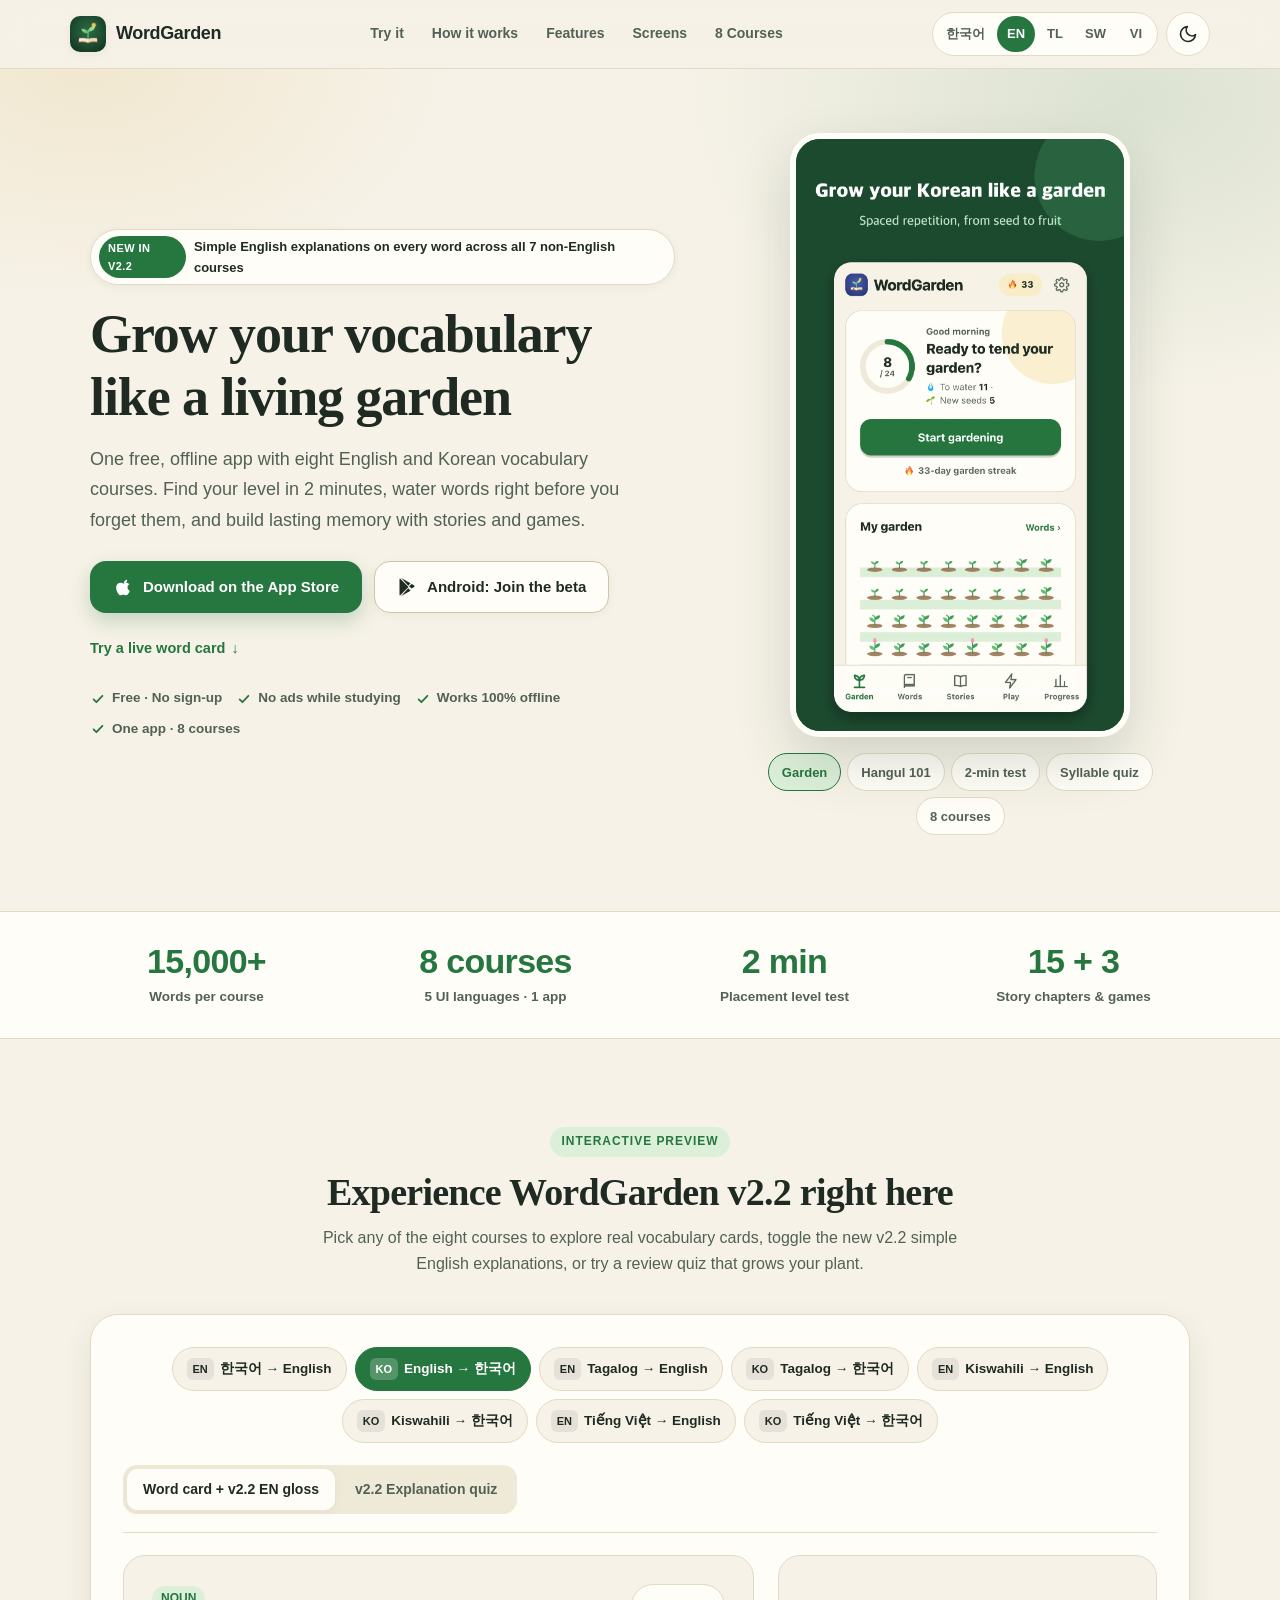
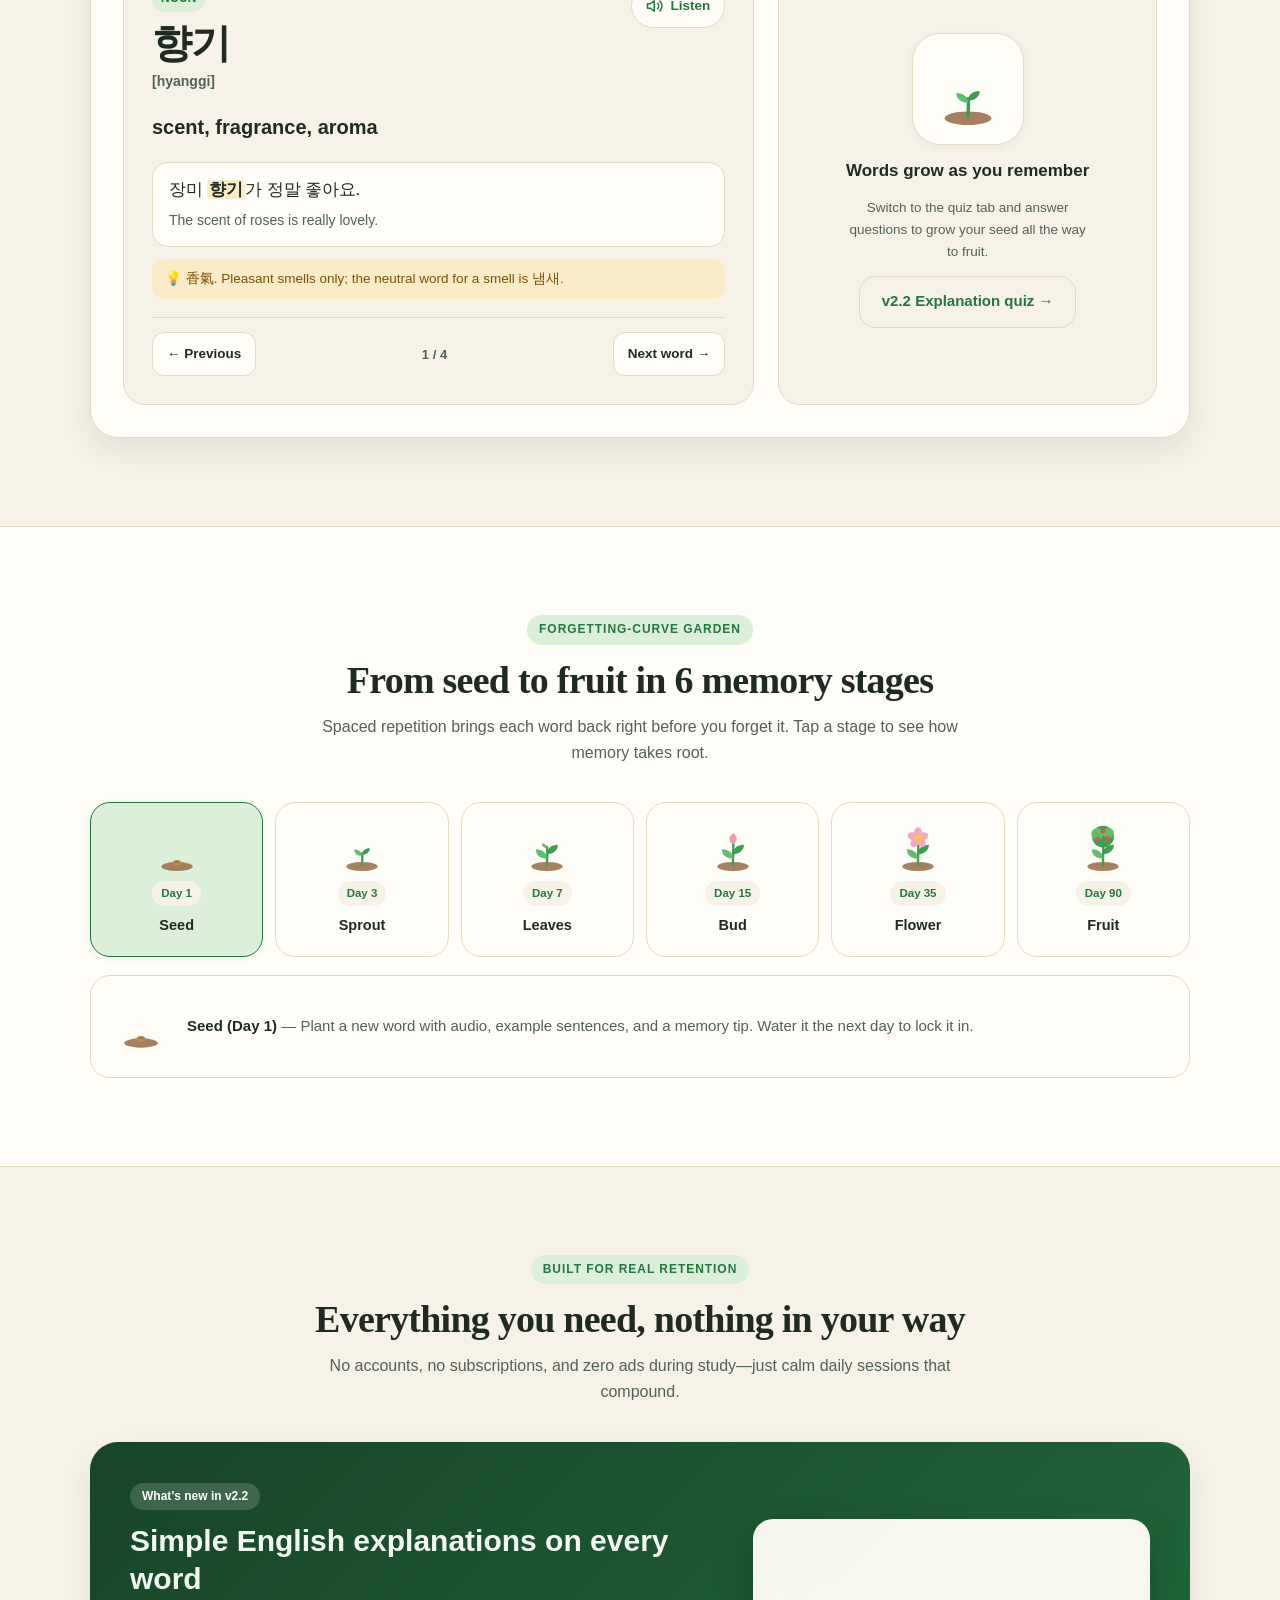
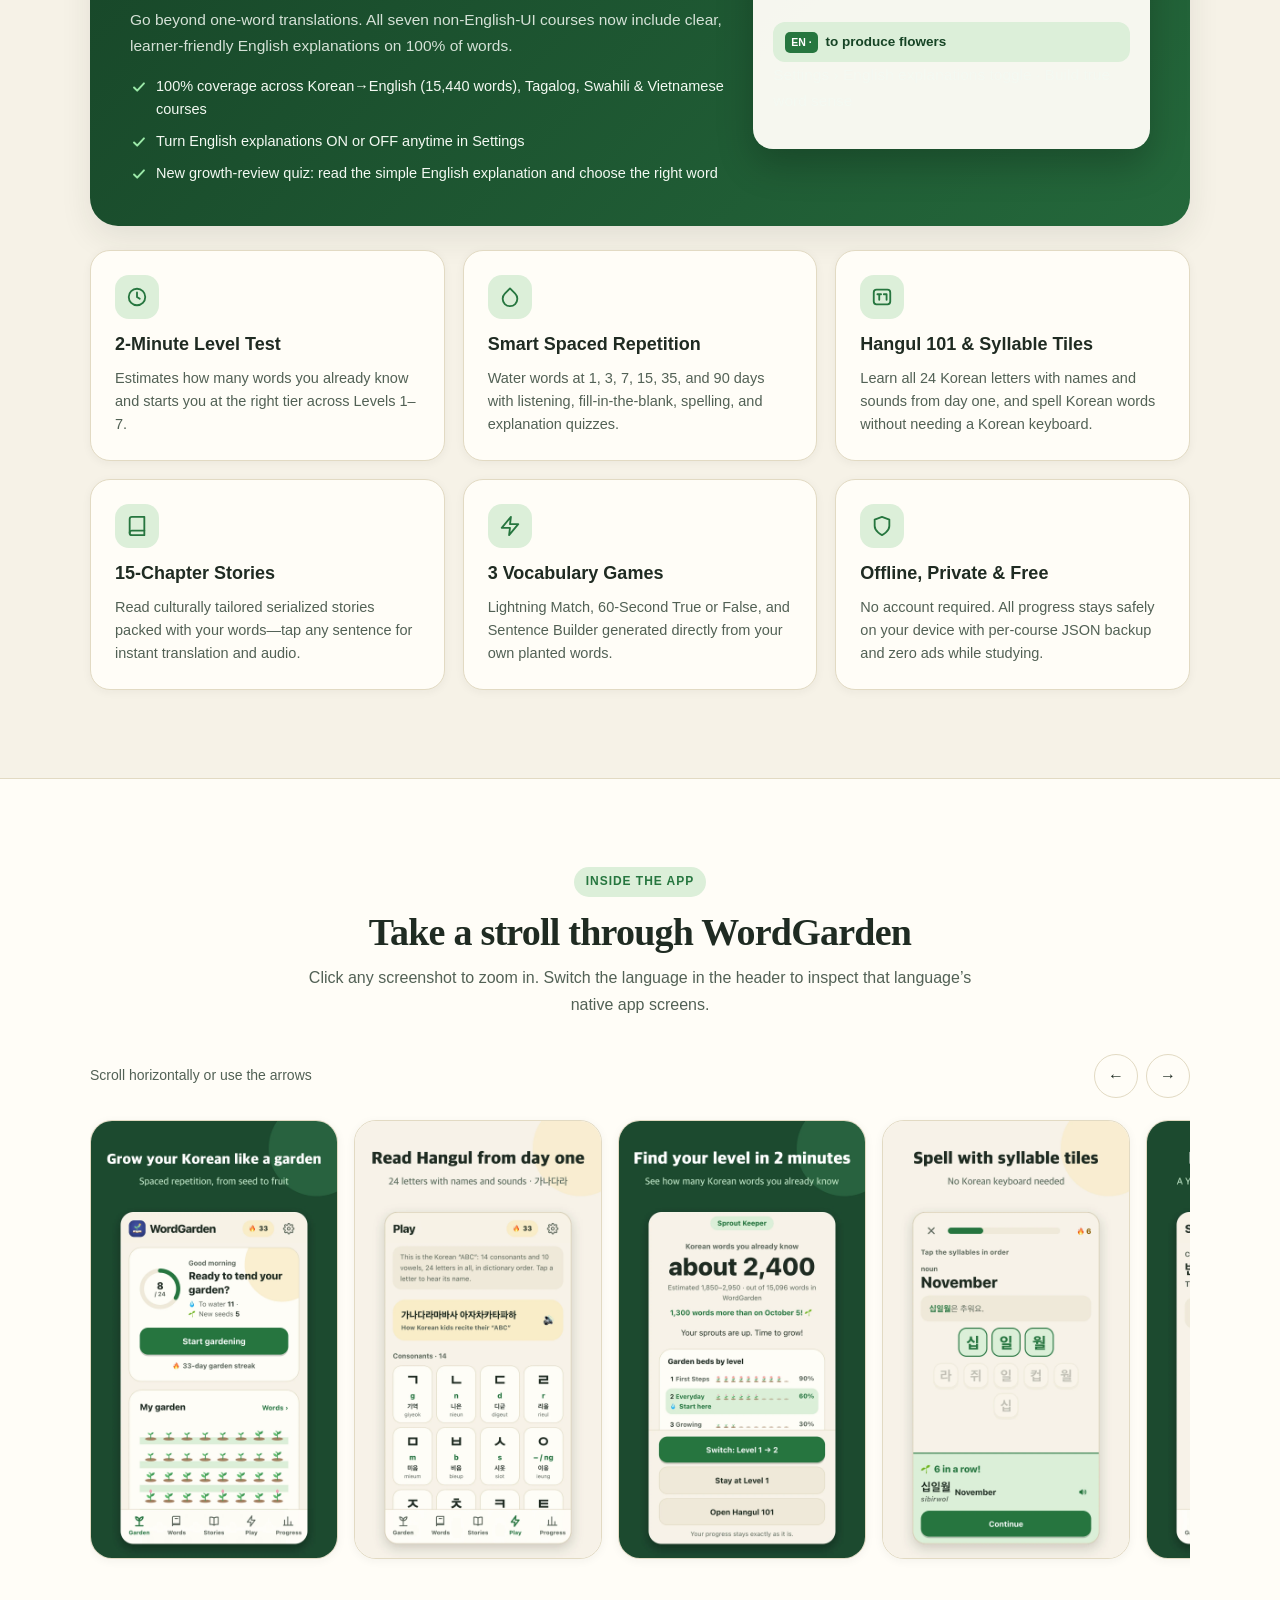
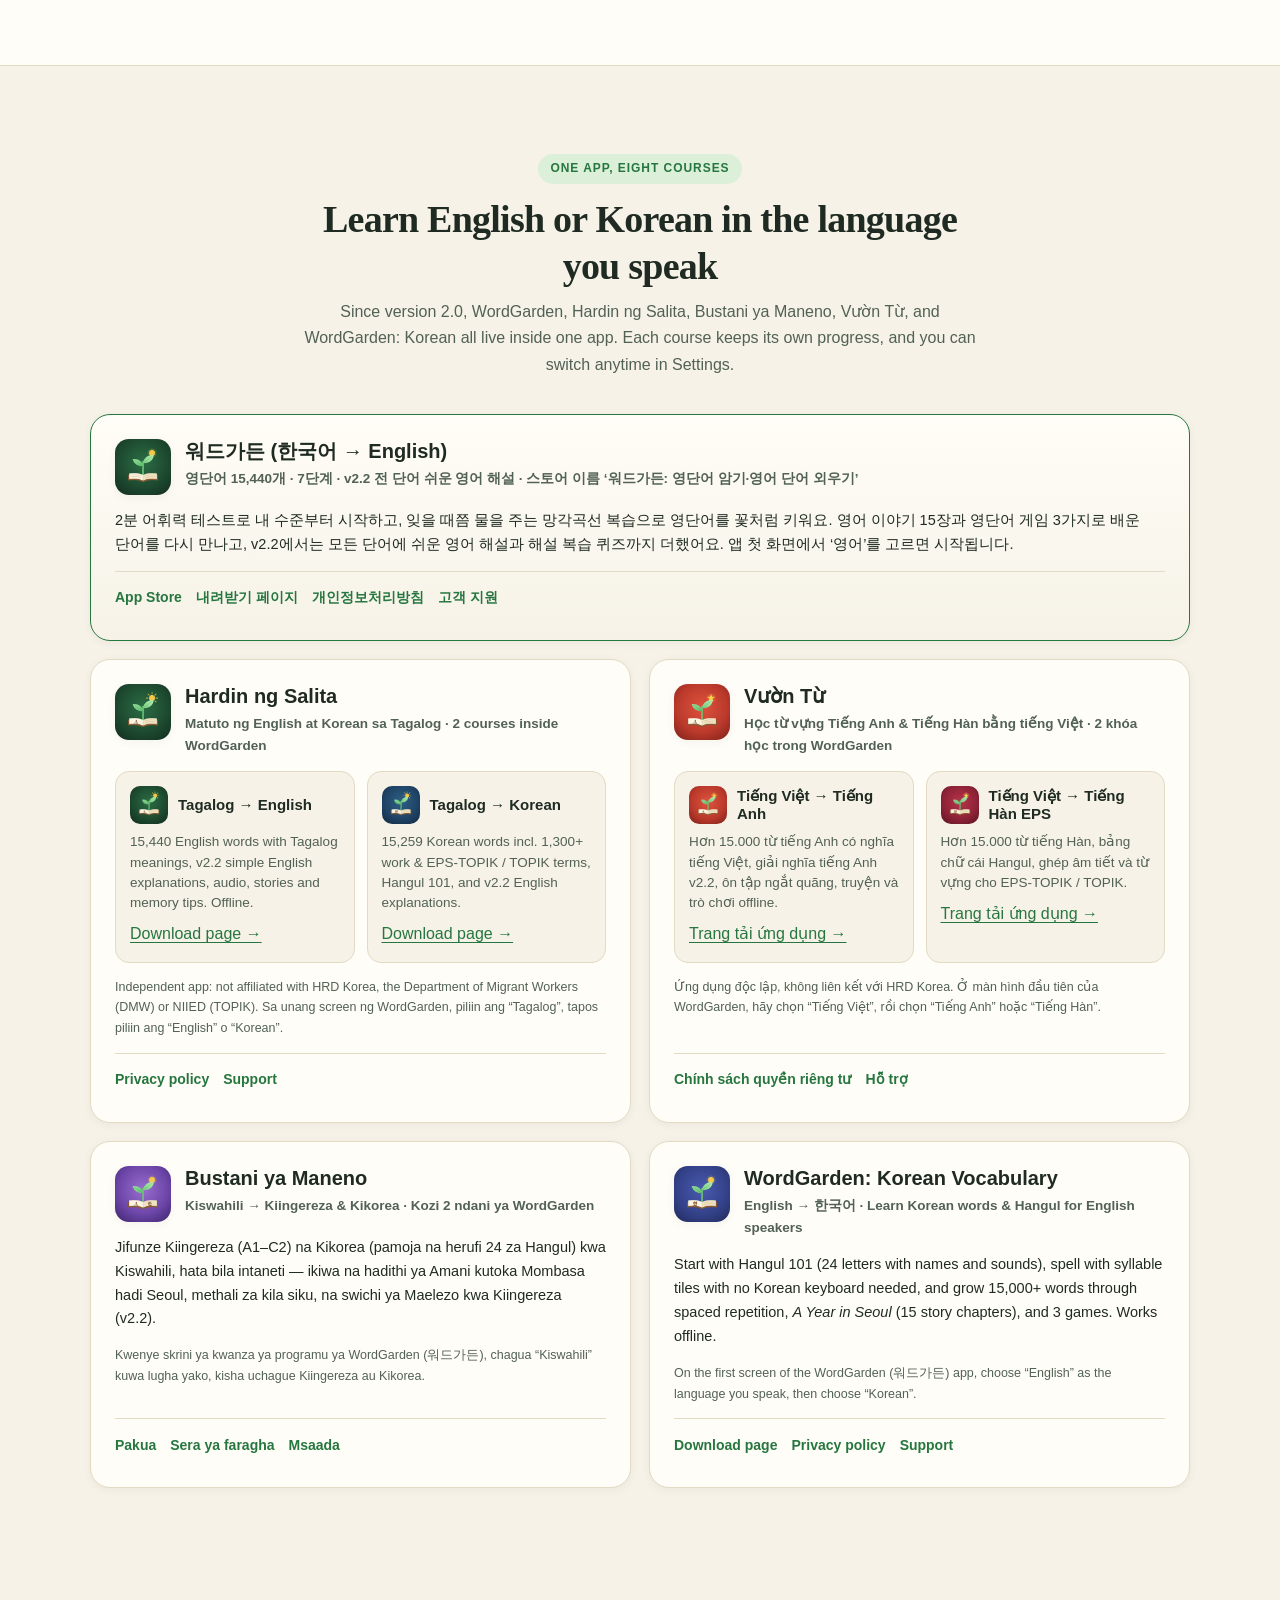
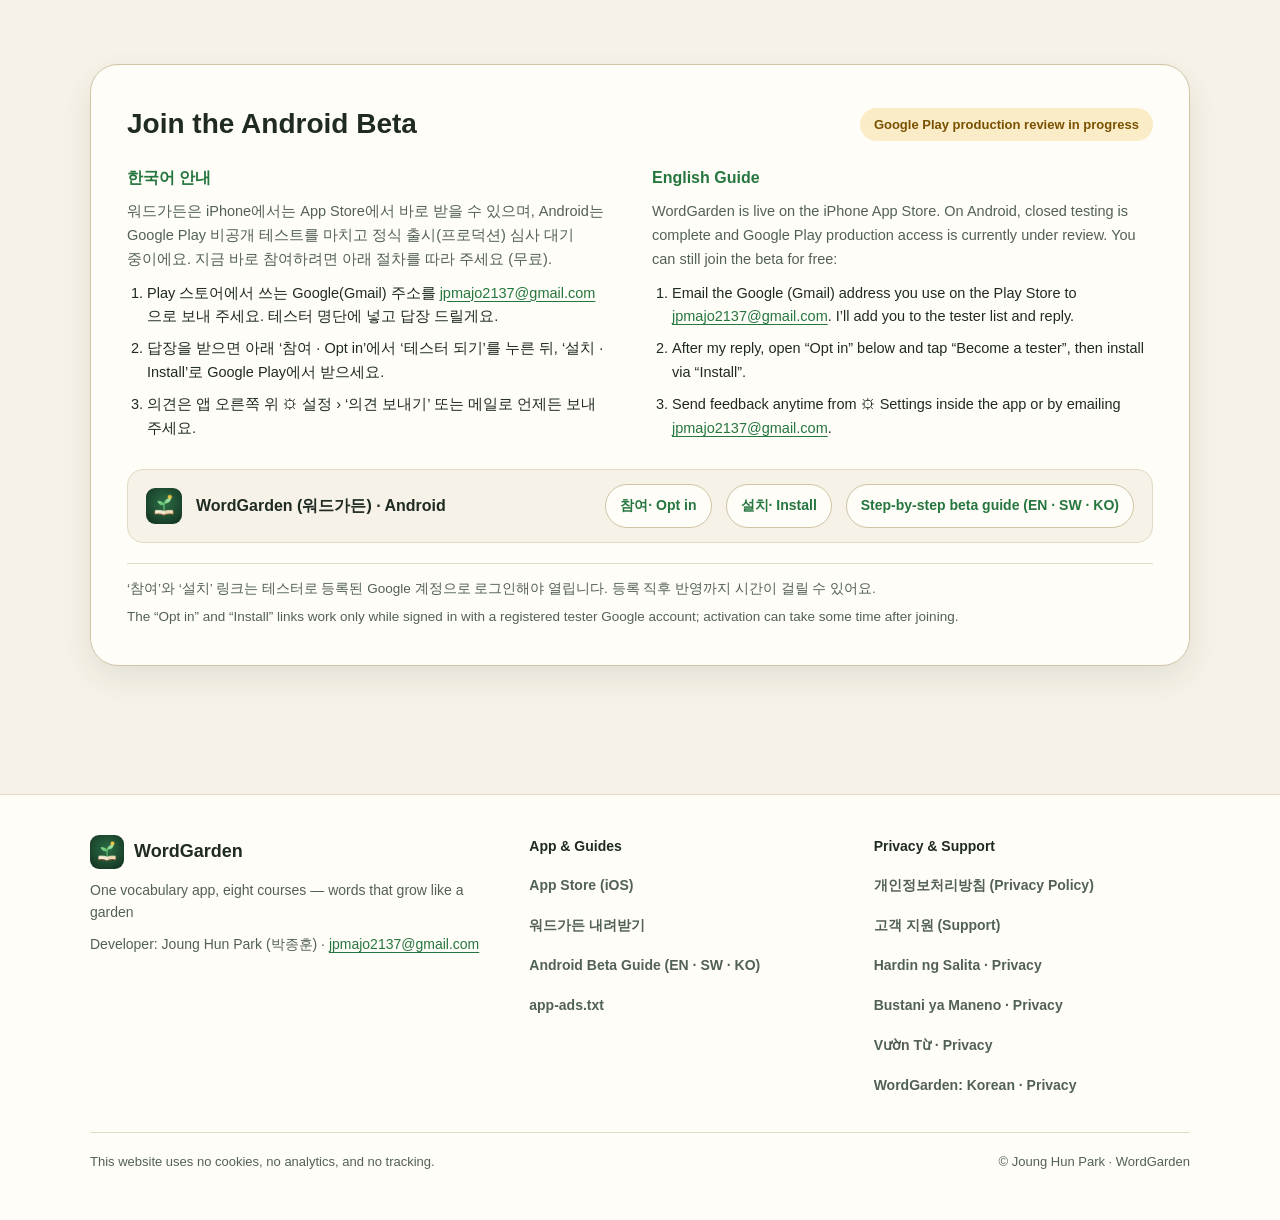
==== commit da20a290: "Upgrade all 40 localized screenshots to full native 1080x1920 Retina WebP" ====
--- a/index.html
+++ b/index.html
@@ -106,7 +106,7 @@
       <div class="hero-visual">
         <div class="hero-stage">
           <div class="hero-shot-card" role="button" tabindex="0" aria-label="Zoom screenshot">
-            <img id="hero-shot-img" src="screenshots/en/s1.webp" alt="WordGarden home screen showing words growing in a garden" width="540" height="960" data-shot-index="0">
+            <img id="hero-shot-img" src="screenshots/en/s1.webp" alt="WordGarden home screen showing words growing in a garden" width="1080" height="1920" data-shot-index="0">
           </div>
         </div>
 
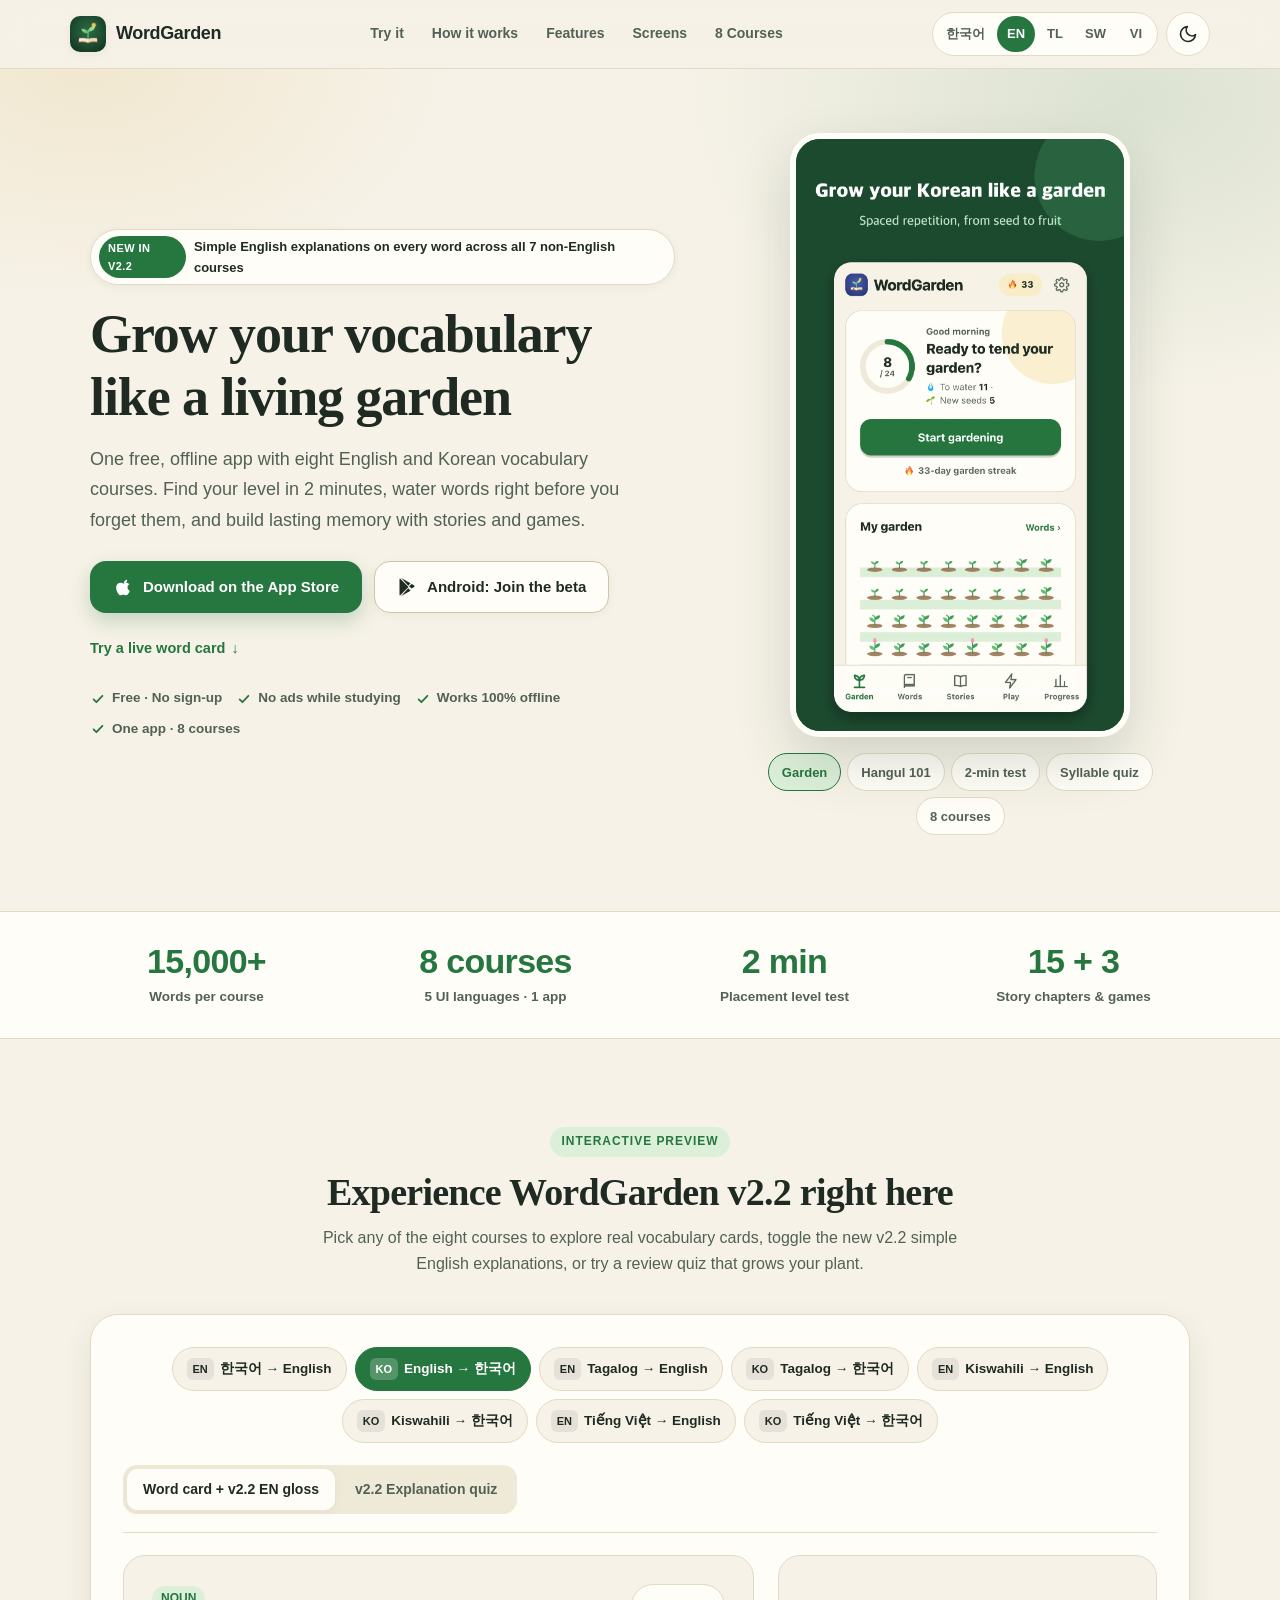
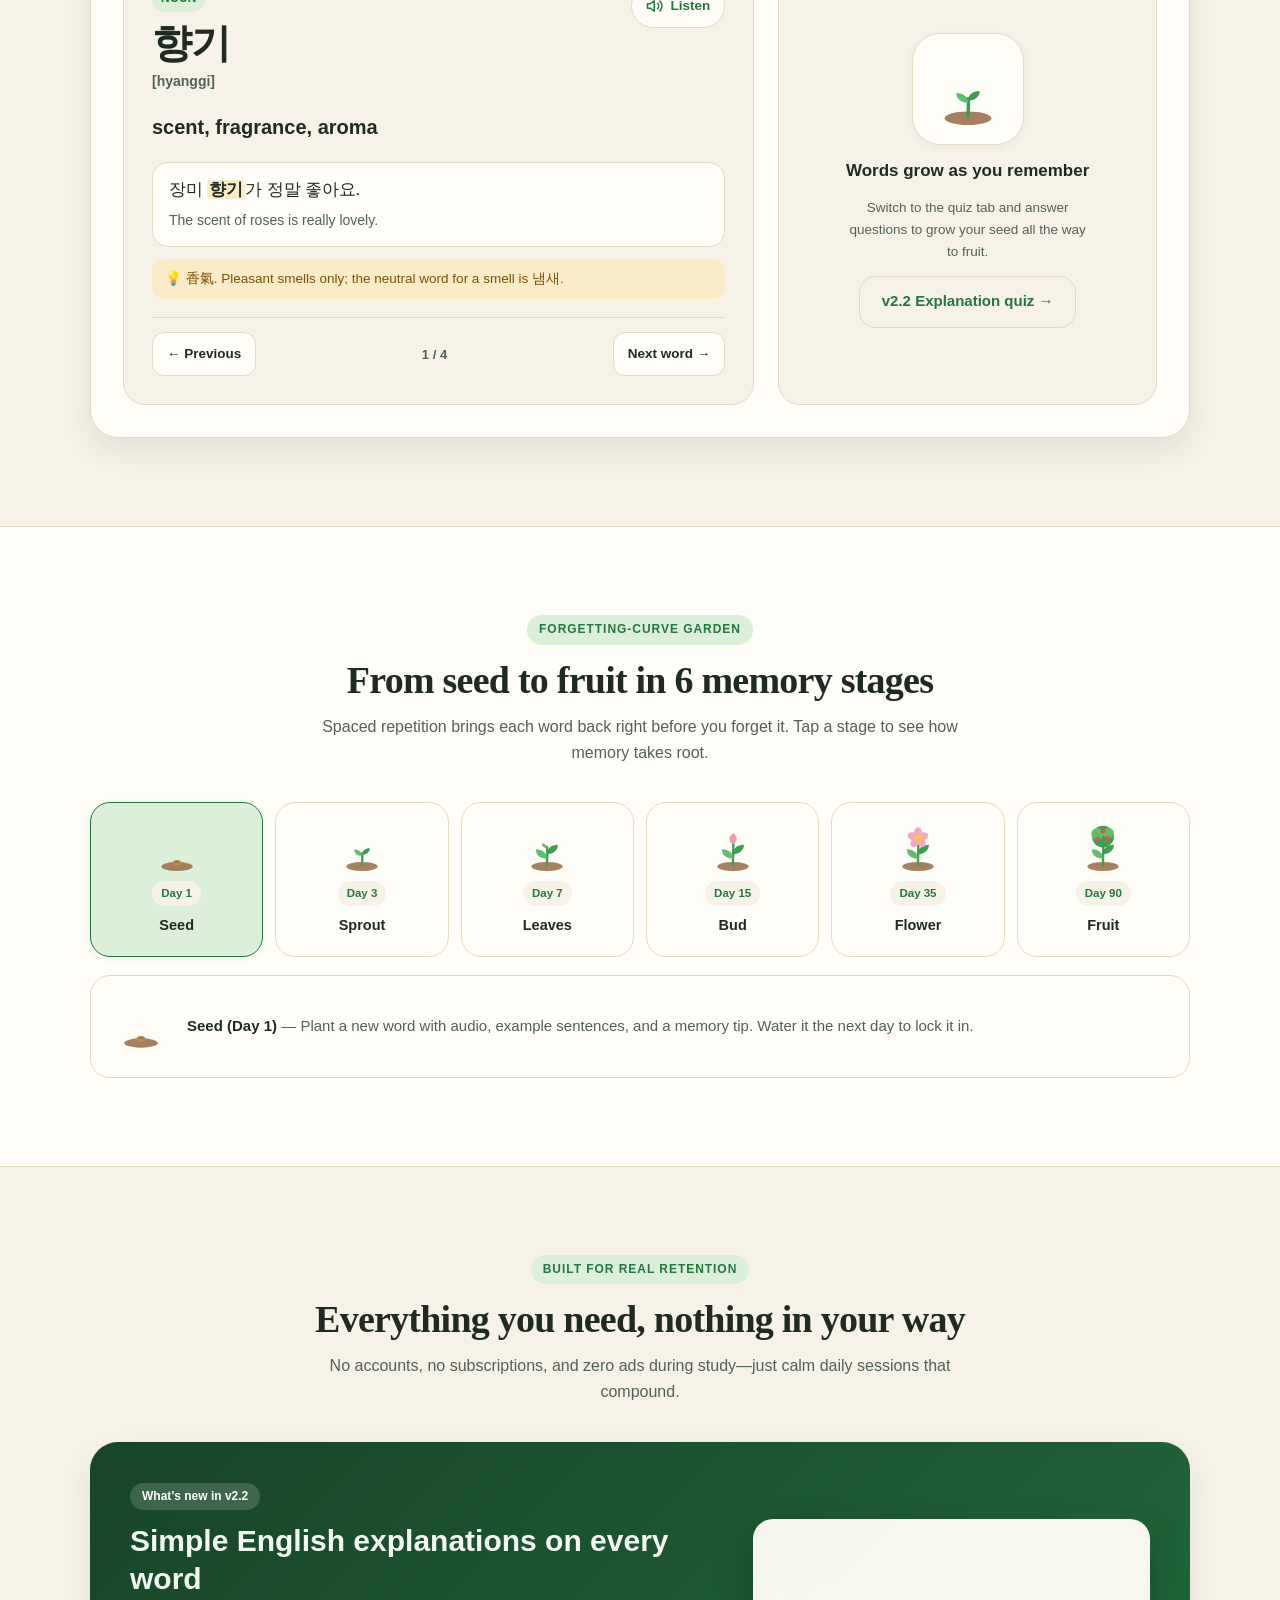
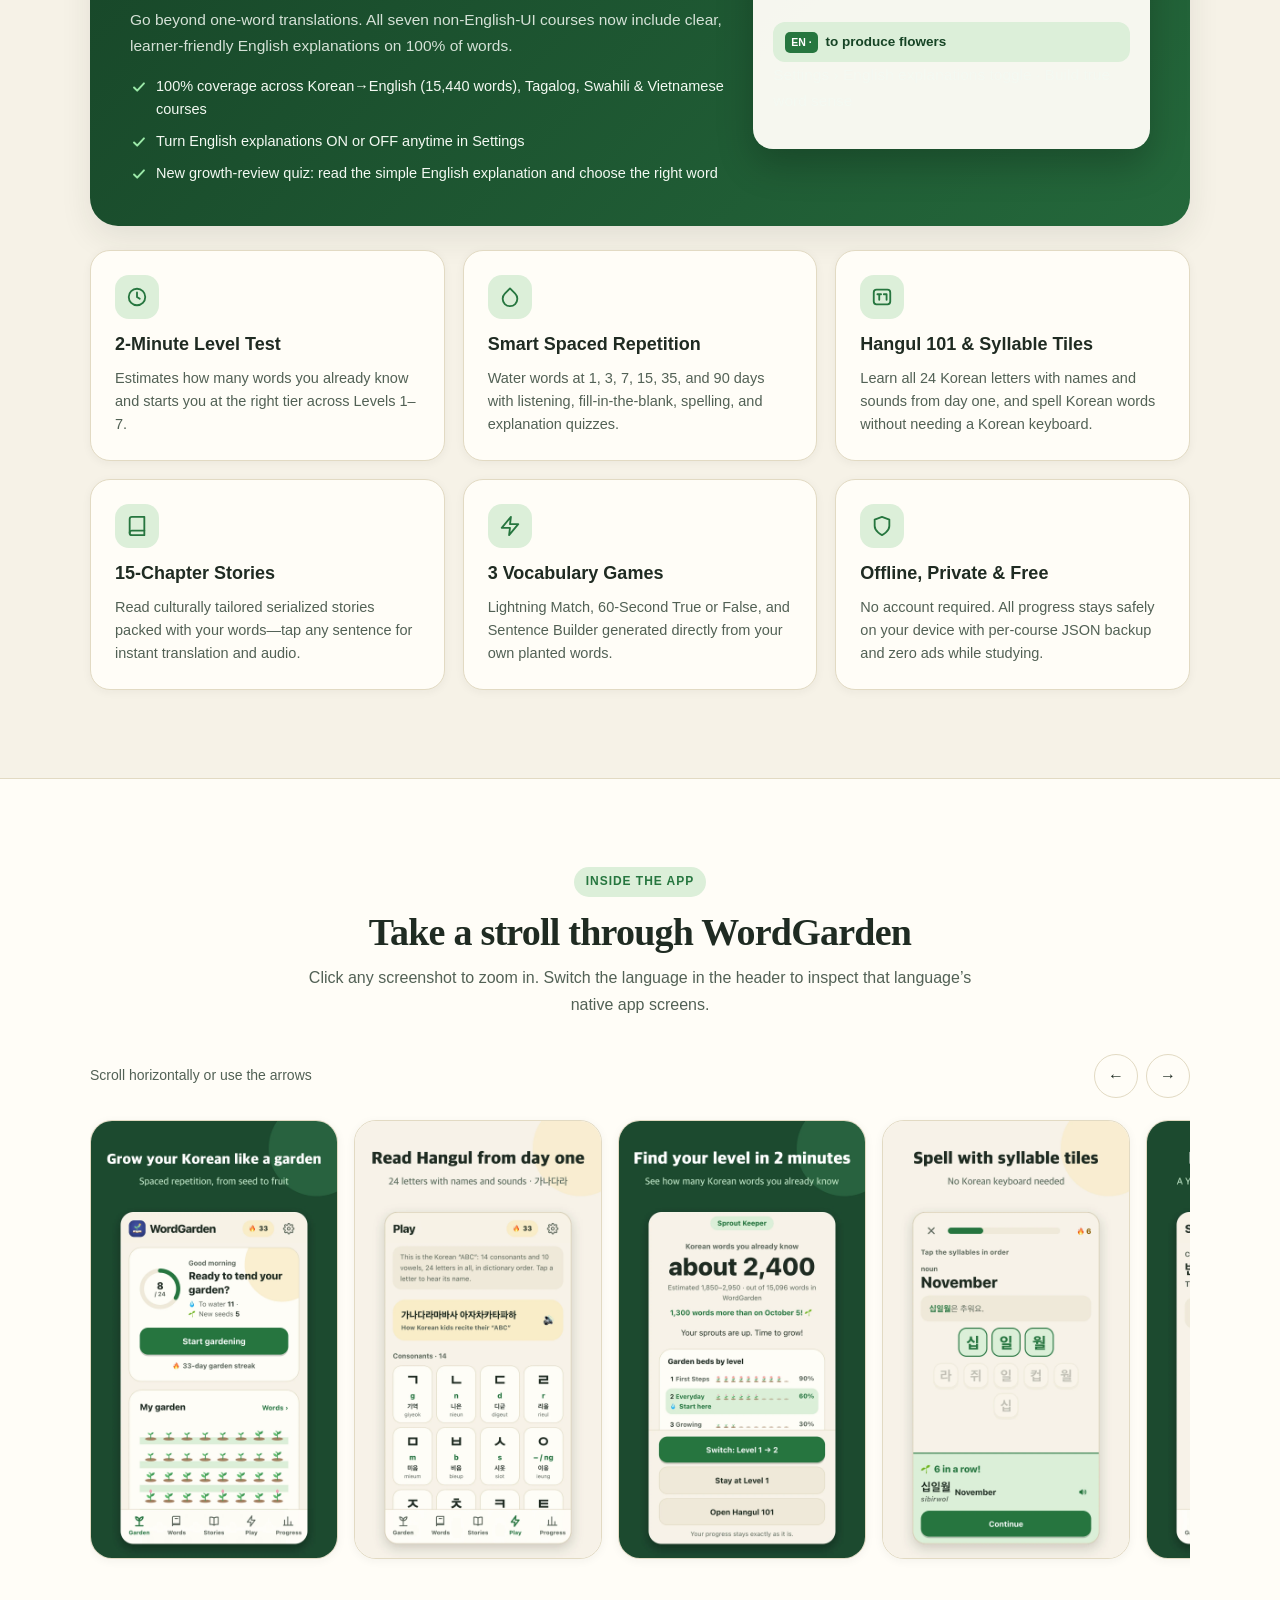
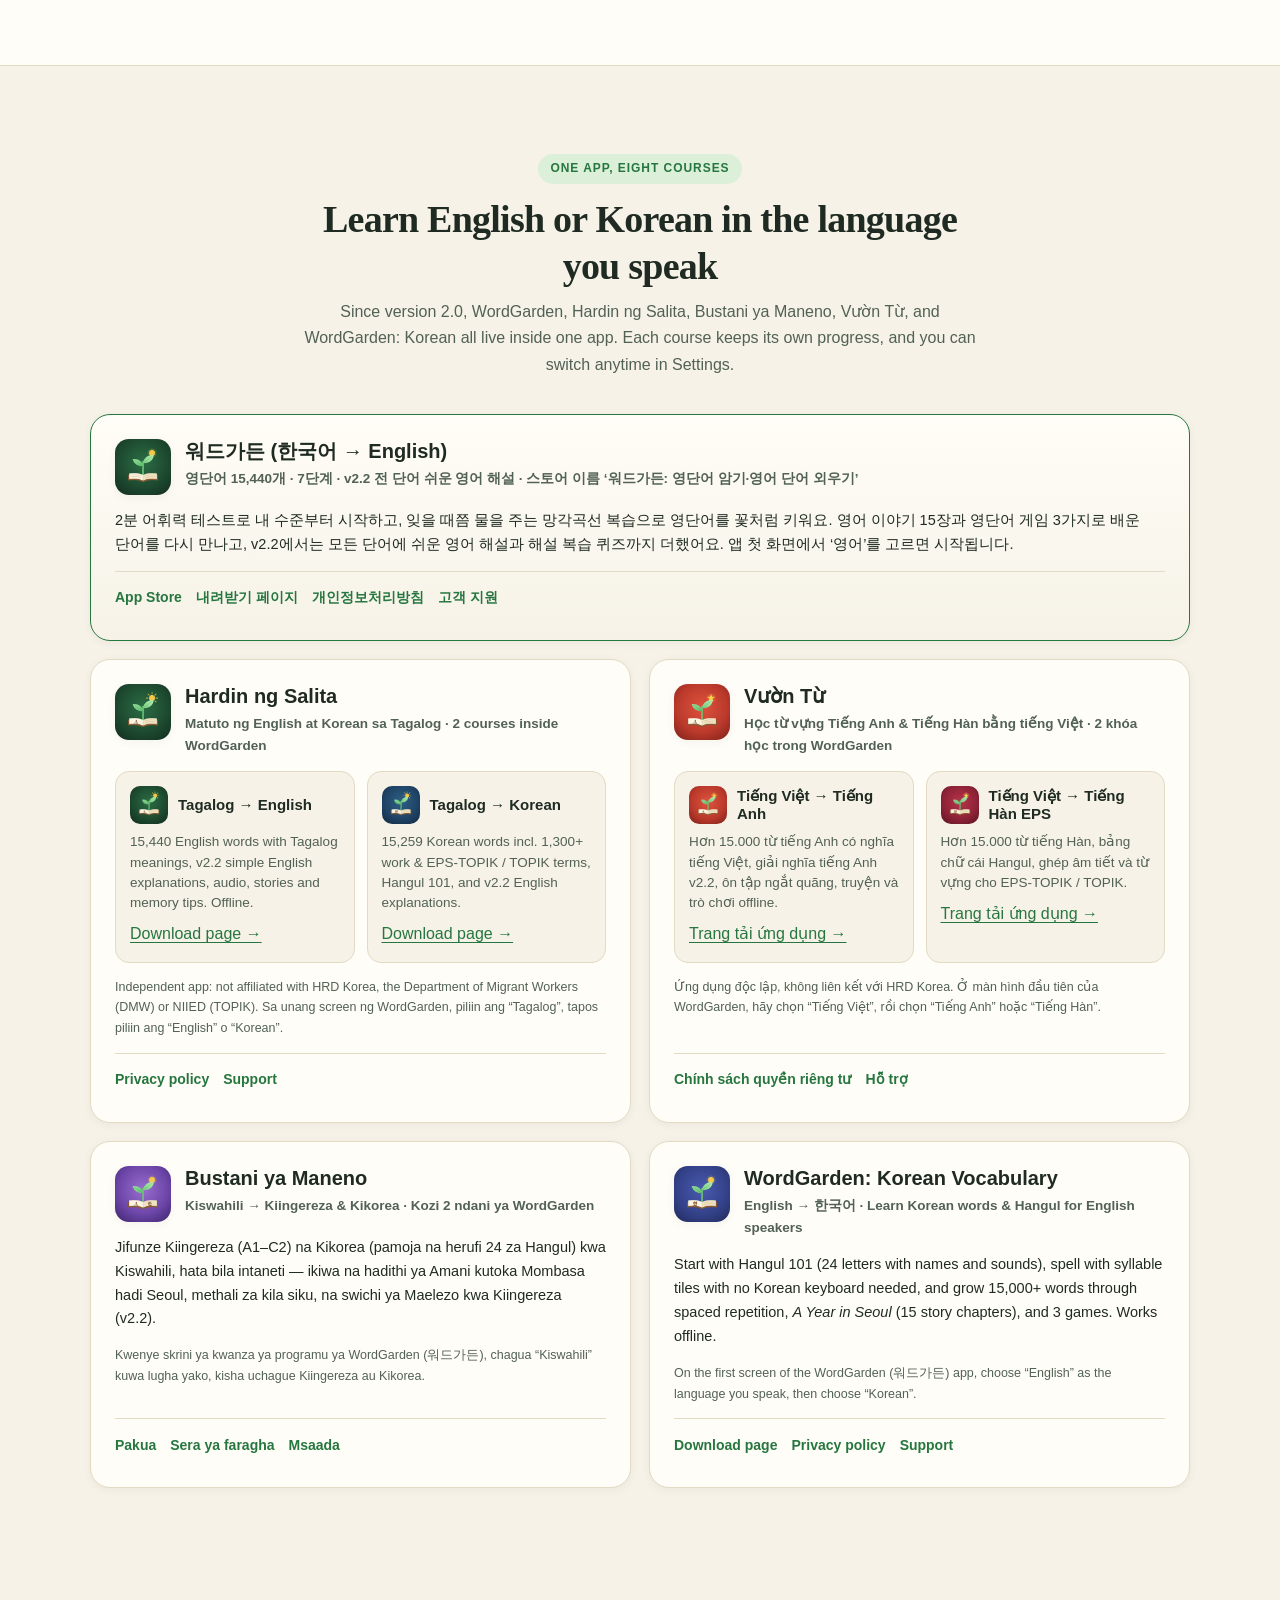
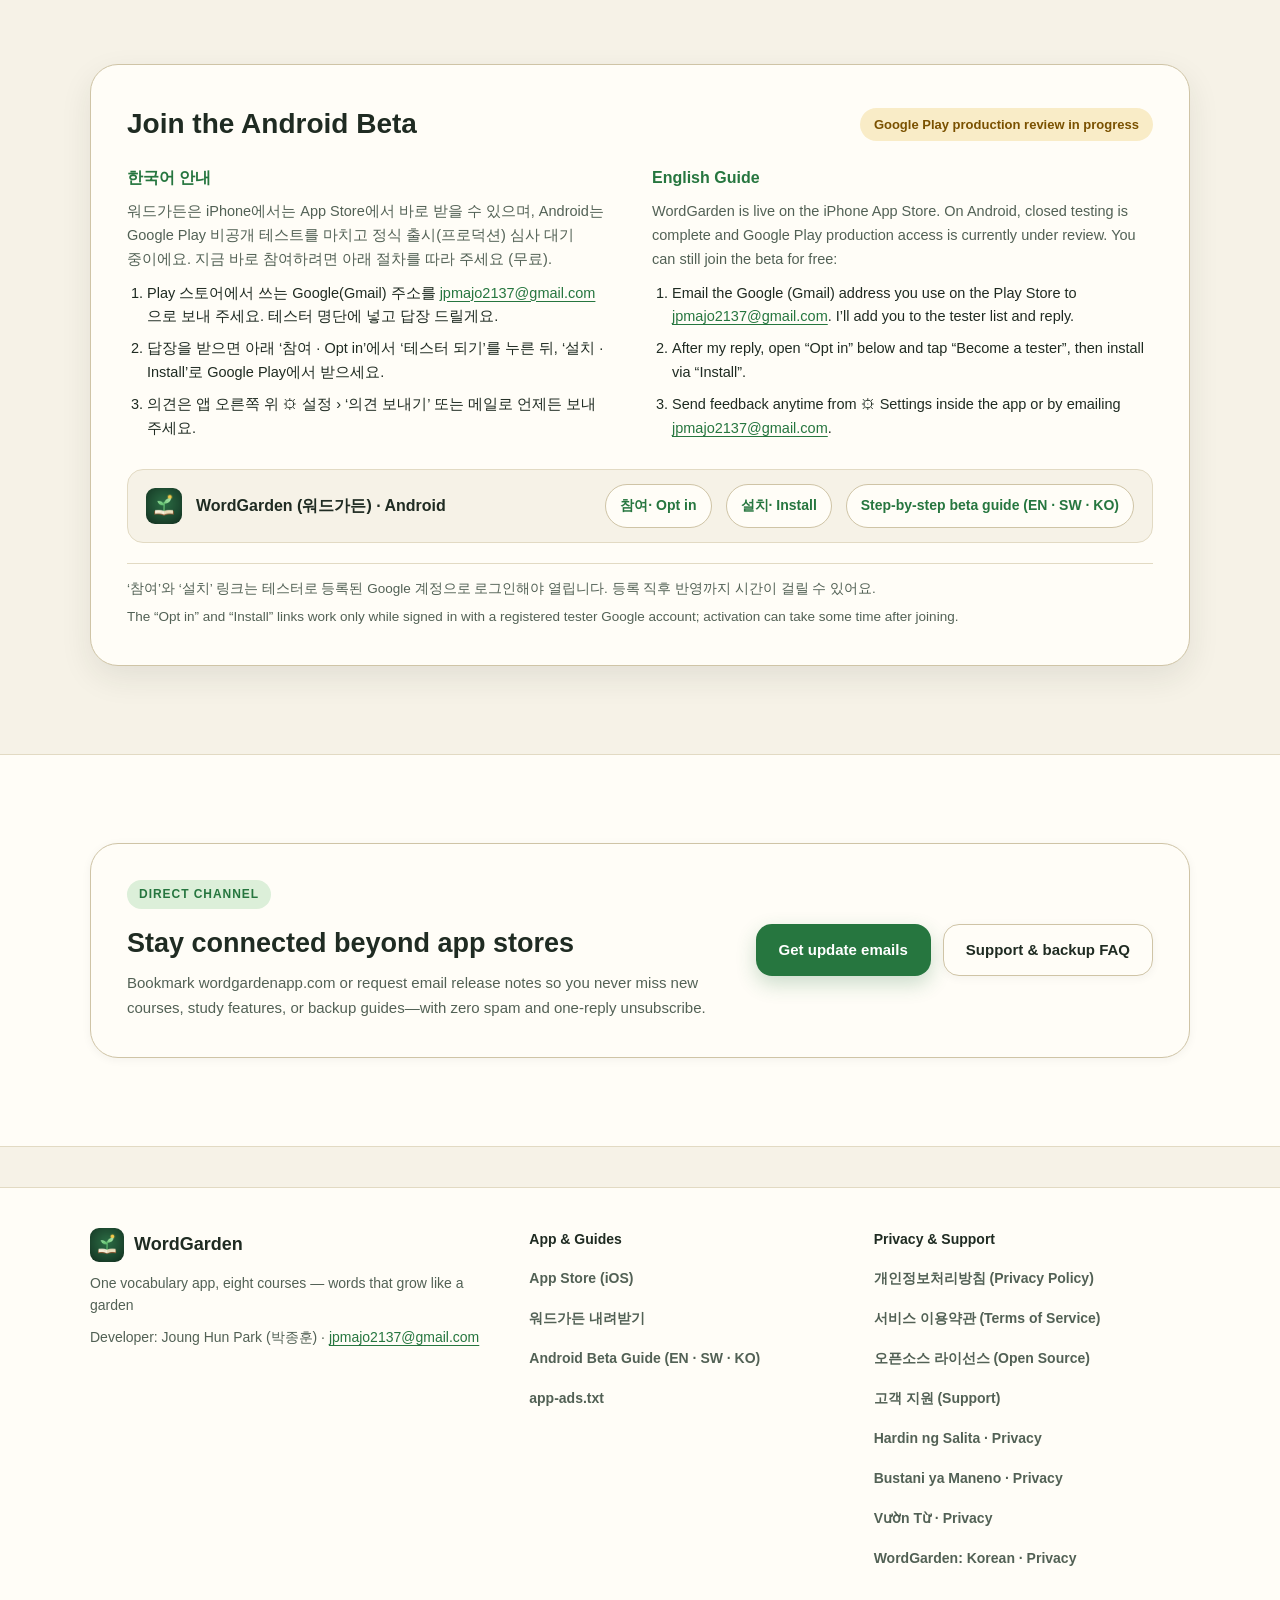
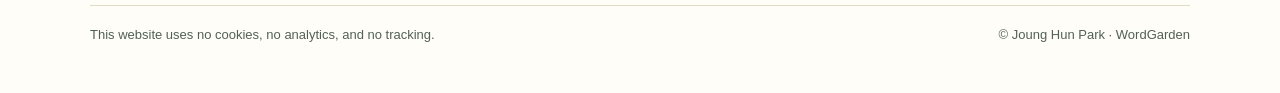
==== commit 435bbcc2: "feat(site): add direct updates owned-media channel and legal/license links" ====
--- a/index.html
+++ b/index.html
@@ -6,25 +6,25 @@
 <meta name="color-scheme" content="light dark">
 <title>WordGarden (워드가든) — One Vocabulary App, Eight Courses</title>
 <meta name="description" content="WordGarden (워드가든) is one free offline vocabulary app with eight courses: learn 15,000+ English or Korean words in Korean, Tagalog, Swahili, Vietnamese or English. Includes v2.2 simple English explanations, 2-minute level test, spaced repetition, stories and games.">
-<link rel="canonical" href="https://jpmajo2137-bot.github.io/">
+<link rel="canonical" href="https://wordgardenapp.com/">
 <link rel="icon" type="image/png" href="icons/wordgarden.png">
 <link rel="apple-touch-icon" href="icons/wordgarden-512.png">
 <meta name="apple-itunes-app" content="app-id=6825913827">
 <meta property="og:type" content="website">
-<meta property="og:url" content="https://jpmajo2137-bot.github.io/">
+<meta property="og:url" content="https://wordgardenapp.com/">
 <meta property="og:site_name" content="WordGarden">
 <meta property="og:title" content="WordGarden (워드가든) — One App, Eight Vocabulary Courses">
 <meta property="og:description" content="Grow 15,000+ English or Korean words like a garden. Free, offline, no sign-up, with v2.2 simple English explanations across all 7 non-English courses.">
-<meta property="og:image" content="https://jpmajo2137-bot.github.io/icons/wordgarden-512.png">
+<meta property="og:image" content="https://wordgardenapp.com/icons/wordgarden-512.png">
 <meta property="og:image:width" content="512">
 <meta property="og:image:height" content="512">
 <meta property="og:image:alt" content="WordGarden icon: a sprout growing from an open book">
 <meta name="twitter:card" content="summary">
 <script type="application/ld+json">
 {"@context":"https://schema.org","@graph":[
- {"@type":"WebSite","@id":"https://jpmajo2137-bot.github.io/#website","url":"https://jpmajo2137-bot.github.io/","name":"WordGarden","description":"One vocabulary app with eight courses that grow words like a garden","publisher":{"@id":"https://jpmajo2137-bot.github.io/#developer"}},
- {"@type":"MobileApplication","@id":"https://jpmajo2137-bot.github.io/#app","name":"WordGarden (워드가든)","operatingSystem":"iOS, Android","applicationCategory":"EducationApplication","softwareVersion":"2.2","downloadUrl":"https://apps.apple.com/app/id6825913827","inLanguage":["ko","en","fil","sw","vi"],"offers":{"@type":"Offer","price":"0","priceCurrency":"USD"},"author":{"@id":"https://jpmajo2137-bot.github.io/#developer"}},
- {"@type":"Person","@id":"https://jpmajo2137-bot.github.io/#developer","name":"Joung Hun Park","url":"https://jpmajo2137-bot.github.io/","email":"jpmajo2137@gmail.com"}
+ {"@type":"WebSite","@id":"https://wordgardenapp.com/#website","url":"https://wordgardenapp.com/","name":"WordGarden","description":"One vocabulary app with eight courses that grow words like a garden","publisher":{"@id":"https://wordgardenapp.com/#developer"}},
+ {"@type":"MobileApplication","@id":"https://wordgardenapp.com/#app","name":"WordGarden (워드가든)","operatingSystem":"iOS, Android","applicationCategory":"EducationApplication","softwareVersion":"2.2","downloadUrl":"https://apps.apple.com/app/id6825913827","inLanguage":["ko","en","fil","sw","vi"],"offers":{"@type":"Offer","price":"0","priceCurrency":"USD"},"author":{"@id":"https://wordgardenapp.com/#developer"}},
+ {"@type":"Person","@id":"https://wordgardenapp.com/#developer","name":"Joung Hun Park","url":"https://wordgardenapp.com/","email":"jpmajo2137@gmail.com"}
 ]}
 </script>
 <link rel="stylesheet" href="assets/site.css">
@@ -292,9 +292,9 @@
           <p class="cf-desc">2분 어휘력 테스트로 내 수준부터 시작하고, 잊을 때쯤 물을 주는 망각곡선 복습으로 영단어를 꽃처럼 키워요. 영어 이야기 15장과 영단어 게임 3가지로 배운 단어를 다시 만나고, v2.2에서는 모든 단어에 쉬운 영어 해설과 해설 복습 퀴즈까지 더했어요. 앱 첫 화면에서 ‘영어’를 고르면 시작됩니다.</p>
           <div class="cf-links">
             <a href="https://apps.apple.com/kr/app/id6825913827">App Store</a>
-            <a href="https://jpmajo2137-bot.github.io/wordgarden-privacy/app/">내려받기 페이지</a>
-            <a href="https://jpmajo2137-bot.github.io/wordgarden-privacy/">개인정보처리방침</a>
-            <a href="https://jpmajo2137-bot.github.io/wordgarden-privacy/support/">고객 지원</a>
+            <a href="https://wordgardenapp.com/wordgarden-privacy/app/">내려받기 페이지</a>
+            <a href="https://wordgardenapp.com/wordgarden-privacy/">개인정보처리방침</a>
+            <a href="https://wordgardenapp.com/wordgarden-privacy/support/">고객 지원</a>
           </div>
         </article>
 
@@ -314,7 +314,7 @@
                 <h4>Tagalog → English</h4>
               </div>
               <p>15,440 English words with Tagalog meanings, v2.2 simple English explanations, audio, stories and memory tips. Offline.</p>
-              <a href="https://jpmajo2137-bot.github.io/wordgarden-privacy/hardin/english/">Download page →</a>
+              <a href="https://wordgardenapp.com/wordgarden-privacy/hardin/english/">Download page →</a>
             </div>
             <div class="cf-subcard">
               <div class="cf-subcard-top">
@@ -322,13 +322,13 @@
                 <h4>Tagalog → Korean</h4>
               </div>
               <p>15,259 Korean words incl. 1,300+ work &amp; EPS-TOPIK / TOPIK terms, Hangul 101, and v2.2 English explanations.</p>
-              <a href="https://jpmajo2137-bot.github.io/wordgarden-privacy/hardin/korean/">Download page →</a>
+              <a href="https://wordgardenapp.com/wordgarden-privacy/hardin/korean/">Download page →</a>
             </div>
           </div>
           <p class="cf-note">Independent app: not affiliated with HRD Korea, the Department of Migrant Workers (DMW) or NIIED (TOPIK). <span lang="fil">Sa unang screen ng WordGarden, piliin ang “Tagalog”, tapos piliin ang “English” o “Korean”.</span></p>
           <div class="cf-links">
-            <a href="https://jpmajo2137-bot.github.io/wordgarden-privacy/hardin/">Privacy policy</a>
-            <a href="https://jpmajo2137-bot.github.io/wordgarden-privacy/hardin/support/">Support</a>
+            <a href="https://wordgardenapp.com/wordgarden-privacy/hardin/">Privacy policy</a>
+            <a href="https://wordgardenapp.com/wordgarden-privacy/hardin/support/">Support</a>
           </div>
         </article>
 
@@ -348,7 +348,7 @@
                 <h4>Tiếng Việt → Tiếng Anh</h4>
               </div>
               <p>Hơn 15.000 từ tiếng Anh có nghĩa tiếng Việt, giải nghĩa tiếng Anh v2.2, ôn tập ngắt quãng, truyện và trò chơi offline.</p>
-              <a href="https://jpmajo2137-bot.github.io/wordgarden-privacy/vuontu/english/">Trang tải ứng dụng →</a>
+              <a href="https://wordgardenapp.com/wordgarden-privacy/vuontu/english/">Trang tải ứng dụng →</a>
             </div>
             <div class="cf-subcard">
               <div class="cf-subcard-top">
@@ -356,13 +356,13 @@
                 <h4>Tiếng Việt → Tiếng Hàn EPS</h4>
               </div>
               <p>Hơn 15.000 từ tiếng Hàn, bảng chữ cái Hangul, ghép âm tiết và từ vựng cho EPS-TOPIK / TOPIK.</p>
-              <a href="https://jpmajo2137-bot.github.io/wordgarden-privacy/vuontu/korean/">Trang tải ứng dụng →</a>
+              <a href="https://wordgardenapp.com/wordgarden-privacy/vuontu/korean/">Trang tải ứng dụng →</a>
             </div>
           </div>
           <p class="cf-note">Ứng dụng độc lập, không liên kết với HRD Korea. Ở màn hình đầu tiên của WordGarden, hãy chọn “Tiếng Việt”, rồi chọn “Tiếng Anh” hoặc “Tiếng Hàn”.</p>
           <div class="cf-links">
-            <a href="https://jpmajo2137-bot.github.io/wordgarden-privacy/vuontu/">Chính sách quyền riêng tư</a>
-            <a href="https://jpmajo2137-bot.github.io/wordgarden-privacy/vuontu/support/">Hỗ trợ</a>
+            <a href="https://wordgardenapp.com/wordgarden-privacy/vuontu/">Chính sách quyền riêng tư</a>
+            <a href="https://wordgardenapp.com/wordgarden-privacy/vuontu/support/">Hỗ trợ</a>
           </div>
         </article>
 
@@ -378,9 +378,9 @@
           <p class="cf-desc">Jifunze Kiingereza (A1–C2) na Kikorea (pamoja na herufi 24 za Hangul) kwa Kiswahili, hata bila intaneti — ikiwa na hadithi ya Amani kutoka Mombasa hadi Seoul, methali za kila siku, na swichi ya Maelezo kwa Kiingereza (v2.2).</p>
           <p class="cf-note">Kwenye skrini ya kwanza ya programu ya WordGarden (<span lang="ko">워드가든</span>), chagua “Kiswahili” kuwa lugha yako, kisha uchague Kiingereza au Kikorea.</p>
           <div class="cf-links">
-            <a href="https://jpmajo2137-bot.github.io/wordgarden-privacy/bustani/app/">Pakua</a>
-            <a href="https://jpmajo2137-bot.github.io/wordgarden-privacy/bustani/">Sera ya faragha</a>
-            <a href="https://jpmajo2137-bot.github.io/wordgarden-privacy/bustani/support/">Msaada</a>
+            <a href="https://wordgardenapp.com/wordgarden-privacy/bustani/app/">Pakua</a>
+            <a href="https://wordgardenapp.com/wordgarden-privacy/bustani/">Sera ya faragha</a>
+            <a href="https://wordgardenapp.com/wordgarden-privacy/bustani/support/">Msaada</a>
           </div>
         </article>
 
@@ -396,9 +396,9 @@
           <p class="cf-desc">Start with Hangul 101 (24 letters with names and sounds), spell with syllable tiles with no Korean keyboard needed, and grow 15,000+ words through spaced repetition, <em>A Year in Seoul</em> (15 story chapters), and 3 games. Works offline.</p>
           <p class="cf-note">On the first screen of the WordGarden (<span lang="ko">워드가든</span>) app, choose “English” as the language you speak, then choose “Korean”.</p>
           <div class="cf-links">
-            <a href="https://jpmajo2137-bot.github.io/wordgarden-privacy/korean/app/">Download page</a>
-            <a href="https://jpmajo2137-bot.github.io/wordgarden-privacy/korean/">Privacy policy</a>
-            <a href="https://jpmajo2137-bot.github.io/wordgarden-privacy/korean/support/">Support</a>
+            <a href="https://wordgardenapp.com/wordgarden-privacy/korean/app/">Download page</a>
+            <a href="https://wordgardenapp.com/wordgarden-privacy/korean/">Privacy policy</a>
+            <a href="https://wordgardenapp.com/wordgarden-privacy/korean/support/">Support</a>
           </div>
         </article>
       </div>
@@ -444,13 +444,34 @@
             <span class="name">WordGarden (<span lang="ko">워드가든</span>) · Android</span>
             <a href="https://play.google.com/apps/testing/com.wordgarden.app"><span lang="ko">참여</span> · Opt in</a>
             <a href="https://play.google.com/store/apps/details?id=com.wordgarden.app"><span lang="ko">설치</span> · Install</a>
-            <a href="https://jpmajo2137-bot.github.io/wordgarden-privacy/beta/" id="beta-guide-btn">Step-by-step beta guide (EN · SW · KO)</a>
+            <a href="https://wordgardenapp.com/wordgarden-privacy/beta/" id="beta-guide-btn">Step-by-step beta guide (EN · SW · KO)</a>
           </li>
         </ul>
 
         <div class="beta-tips">
           <p lang="ko">‘참여’와 ‘설치’ 링크는 테스터로 등록된 Google 계정으로 로그인해야 열립니다. 등록 직후 반영까지 시간이 걸릴 수 있어요.</p>
           <p lang="en">The “Opt in” and “Install” links work only while signed in with a registered tester Google account; activation can take some time after joining.</p>
+        </div>
+      </div>
+    </div>
+  </section>
+
+  <!-- ===================== Direct Updates / Owned Channel (#updates) ===================== -->
+  <section class="section-pad section-alt" id="updates">
+    <div class="wrap">
+      <div class="owned-card">
+        <div>
+          <span class="eyebrow" id="owned-eyebrow">Direct channel</span>
+          <h2 id="owned-h2">Stay connected beyond app stores</h2>
+          <p id="owned-sub">Bookmark wordgardenapp.com or request email release notes so you never miss new courses, study features, or backup guides—with zero spam and one-reply unsubscribe.</p>
+        </div>
+        <div class="owned-actions">
+          <a class="btn btn-primary" id="owned-mail-btn" href="mailto:jpmajo2137@gmail.com?subject=%5BWordGarden%5D%20Release%20Updates%20Opt-in&amp;body=Please%20notify%20me%20by%20email%20when%20major%20WordGarden%20updates%20or%20new%20courses%20launch.%20(I%20can%20reply%20anytime%20to%20unsubscribe.)">
+            <span id="owned-mail-label">Get update emails</span>
+          </a>
+          <a class="btn btn-secondary" href="https://wordgardenapp.com/wordgarden-privacy/support/">
+            <span id="owned-support-label">Support &amp; backup FAQ</span>
+          </a>
         </div>
       </div>
     </div>
@@ -487,21 +508,23 @@
         <h4 id="footer-col-app">App &amp; Guides</h4>
         <ul>
           <li><a href="https://apps.apple.com/app/id6825913827">App Store (iOS)</a></li>
-          <li><a href="https://jpmajo2137-bot.github.io/wordgarden-privacy/app/" lang="ko">워드가든 내려받기</a></li>
-          <li><a href="https://jpmajo2137-bot.github.io/wordgarden-privacy/beta/">Android Beta Guide (EN · SW · KO)</a></li>
-          <li><a href="https://jpmajo2137-bot.github.io/app-ads.txt">app-ads.txt</a></li>
+          <li><a href="https://wordgardenapp.com/wordgarden-privacy/app/" lang="ko">워드가든 내려받기</a></li>
+          <li><a href="https://wordgardenapp.com/wordgarden-privacy/beta/">Android Beta Guide (EN · SW · KO)</a></li>
+          <li><a href="https://wordgardenapp.com/app-ads.txt">app-ads.txt</a></li>
         </ul>
       </div>
 
       <div class="footer-col">
         <h4 id="footer-col-legal">Privacy &amp; Support</h4>
         <ul>
-          <li><a href="https://jpmajo2137-bot.github.io/wordgarden-privacy/" lang="ko">개인정보처리방침 (Privacy Policy)</a></li>
-          <li><a href="https://jpmajo2137-bot.github.io/wordgarden-privacy/support/" lang="ko">고객 지원 (Support)</a></li>
-          <li><a href="https://jpmajo2137-bot.github.io/wordgarden-privacy/hardin/">Hardin ng Salita · Privacy</a></li>
-          <li><a href="https://jpmajo2137-bot.github.io/wordgarden-privacy/bustani/">Bustani ya Maneno · Privacy</a></li>
-          <li><a href="https://jpmajo2137-bot.github.io/wordgarden-privacy/vuontu/">Vườn Từ · Privacy</a></li>
-          <li><a href="https://jpmajo2137-bot.github.io/wordgarden-privacy/korean/">WordGarden: Korean · Privacy</a></li>
+          <li><a href="https://wordgardenapp.com/wordgarden-privacy/" lang="ko">개인정보처리방침 (Privacy Policy)</a></li>
+          <li><a href="https://wordgardenapp.com/wordgarden-privacy/terms/" lang="ko">서비스 이용약관 (Terms of Service)</a></li>
+          <li><a href="https://wordgardenapp.com/wordgarden-privacy/licenses/" lang="ko">오픈소스 라이선스 (Open Source)</a></li>
+          <li><a href="https://wordgardenapp.com/wordgarden-privacy/support/" lang="ko">고객 지원 (Support)</a></li>
+          <li><a href="https://wordgardenapp.com/wordgarden-privacy/hardin/">Hardin ng Salita · Privacy</a></li>
+          <li><a href="https://wordgardenapp.com/wordgarden-privacy/bustani/">Bustani ya Maneno · Privacy</a></li>
+          <li><a href="https://wordgardenapp.com/wordgarden-privacy/vuontu/">Vườn Từ · Privacy</a></li>
+          <li><a href="https://wordgardenapp.com/wordgarden-privacy/korean/">WordGarden: Korean · Privacy</a></li>
         </ul>
       </div>
     </div>
--- a/assets/site.css
+++ b/assets/site.css
@@ -789,6 +789,18 @@
 }
 .beta-tips p { margin: 0; }
 
+/* ===================== Direct Updates / Owned Channel ===================== */
+.owned-card {
+  background: var(--surface); border: 1.5px solid var(--line-strong);
+  border-radius: var(--radius-lg); padding: clamp(22px, 4vw, 36px);
+  display: flex; flex-wrap: wrap; align-items: center; justify-content: space-between;
+  gap: 24px; box-shadow: var(--shadow-sm);
+}
+.owned-card > div:first-child { flex: 1 1 380px; }
+.owned-card h2 { margin: 6px 0 10px; font-size: clamp(21px, 2.6vw, 27px); line-height: 1.25; }
+.owned-card p { margin: 0; font-size: 15px; color: var(--muted); line-height: 1.65; }
+.owned-actions { display: flex; flex-wrap: wrap; gap: 12px; align-items: center; }
+
 /* ===================== Footer ===================== */
 .site-footer {
   border-top: 1px solid var(--line); background: var(--surface);
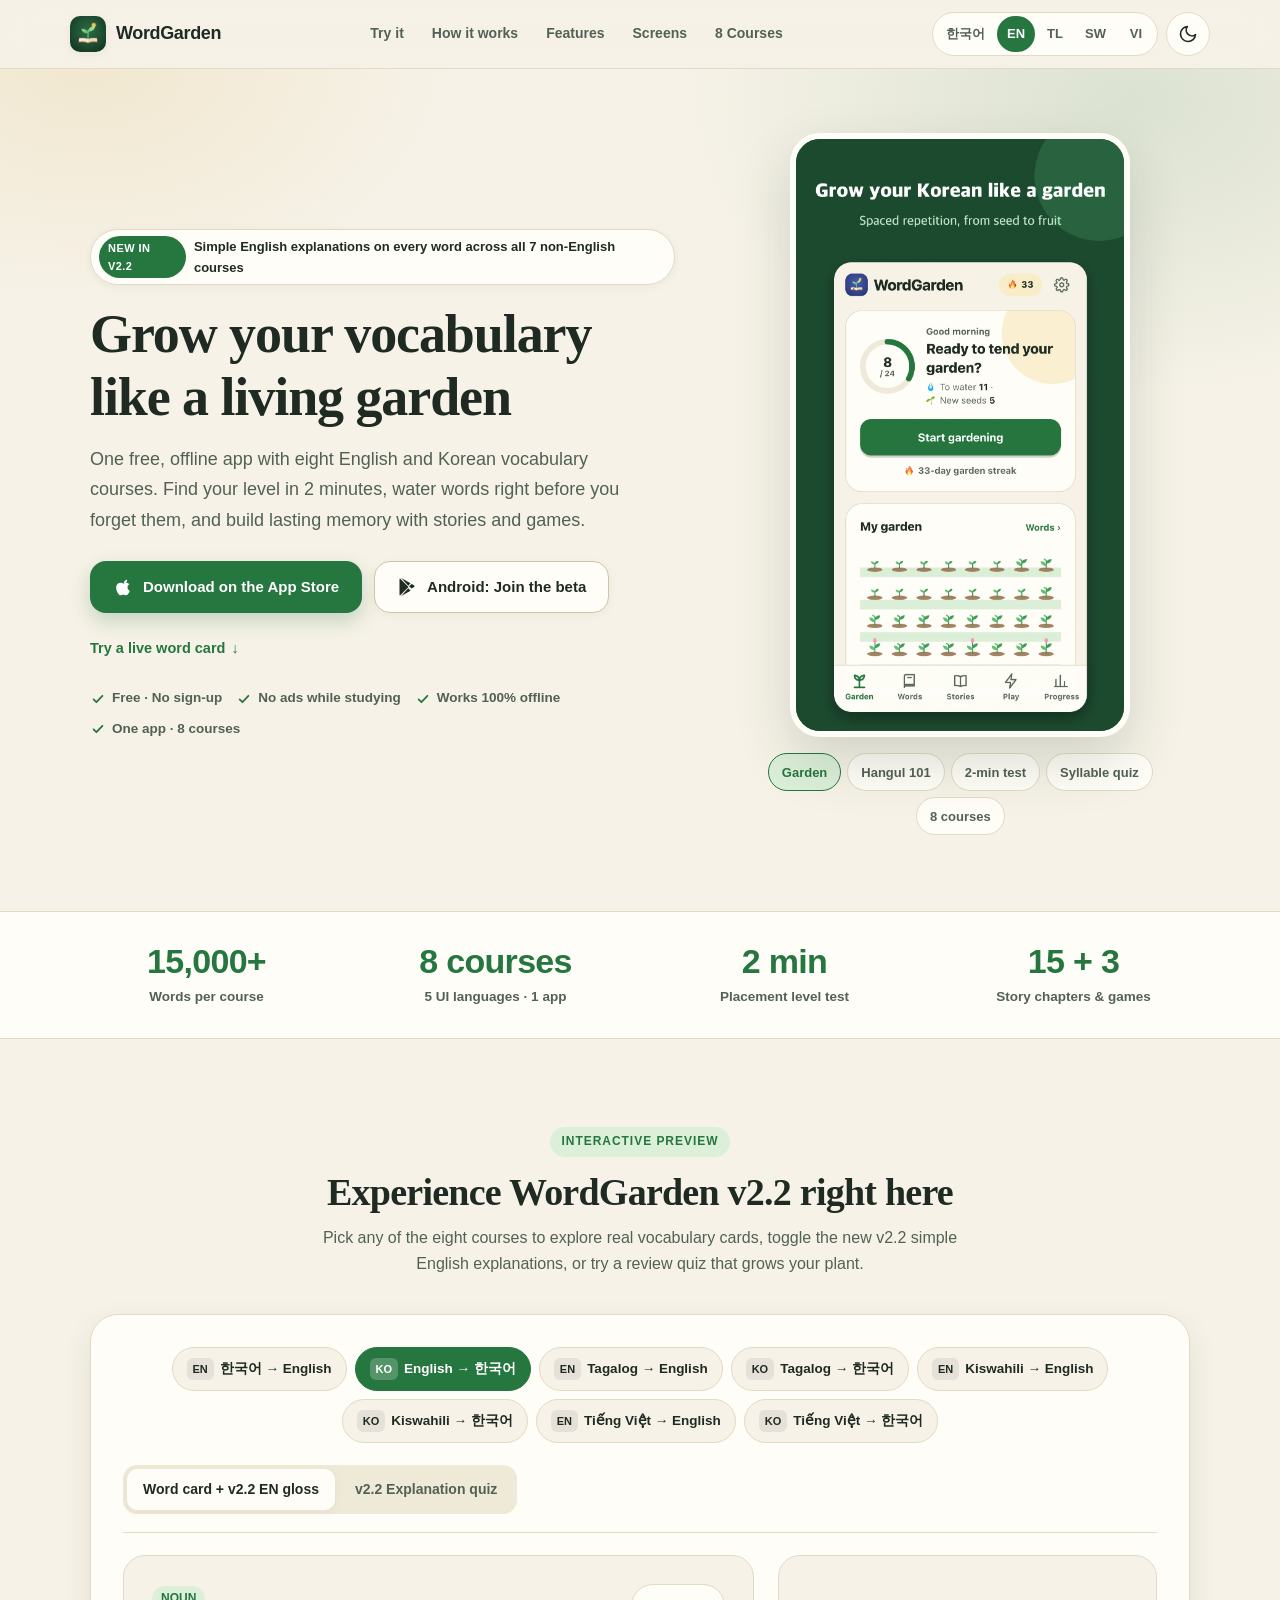
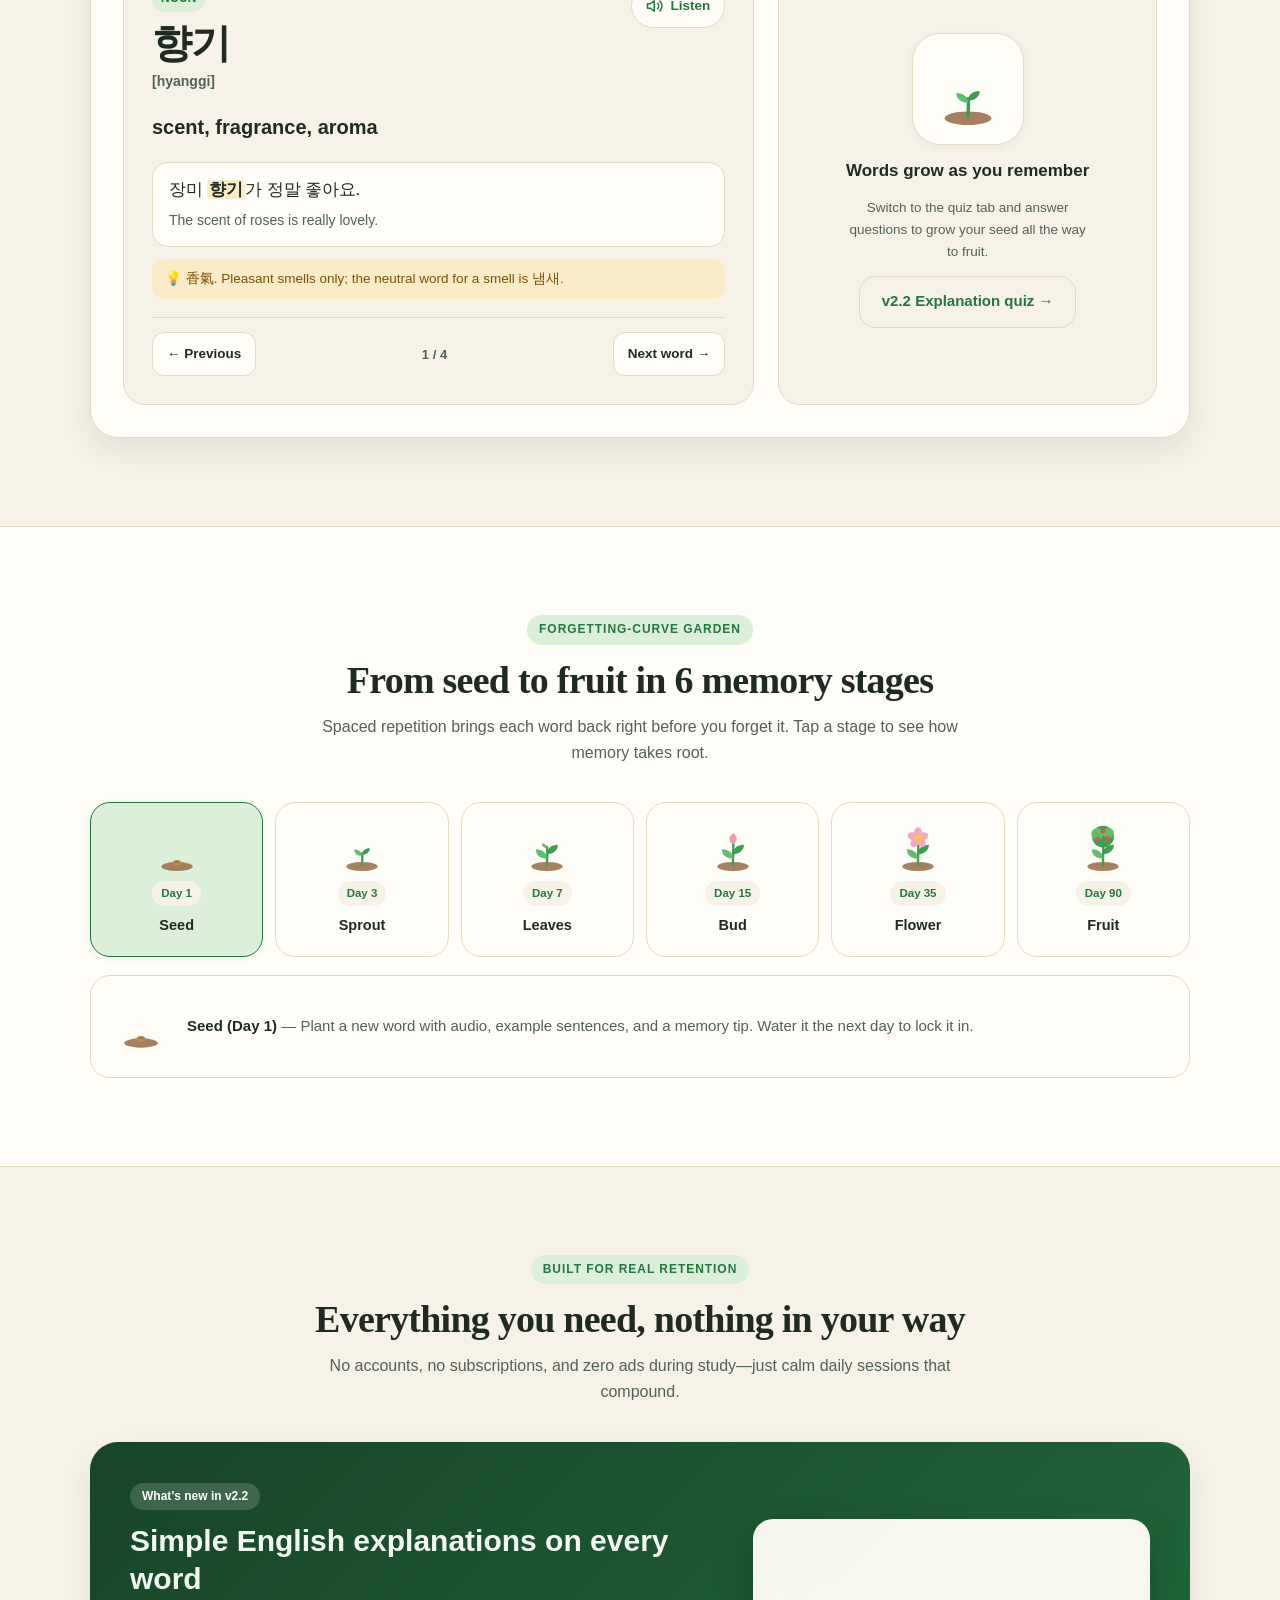
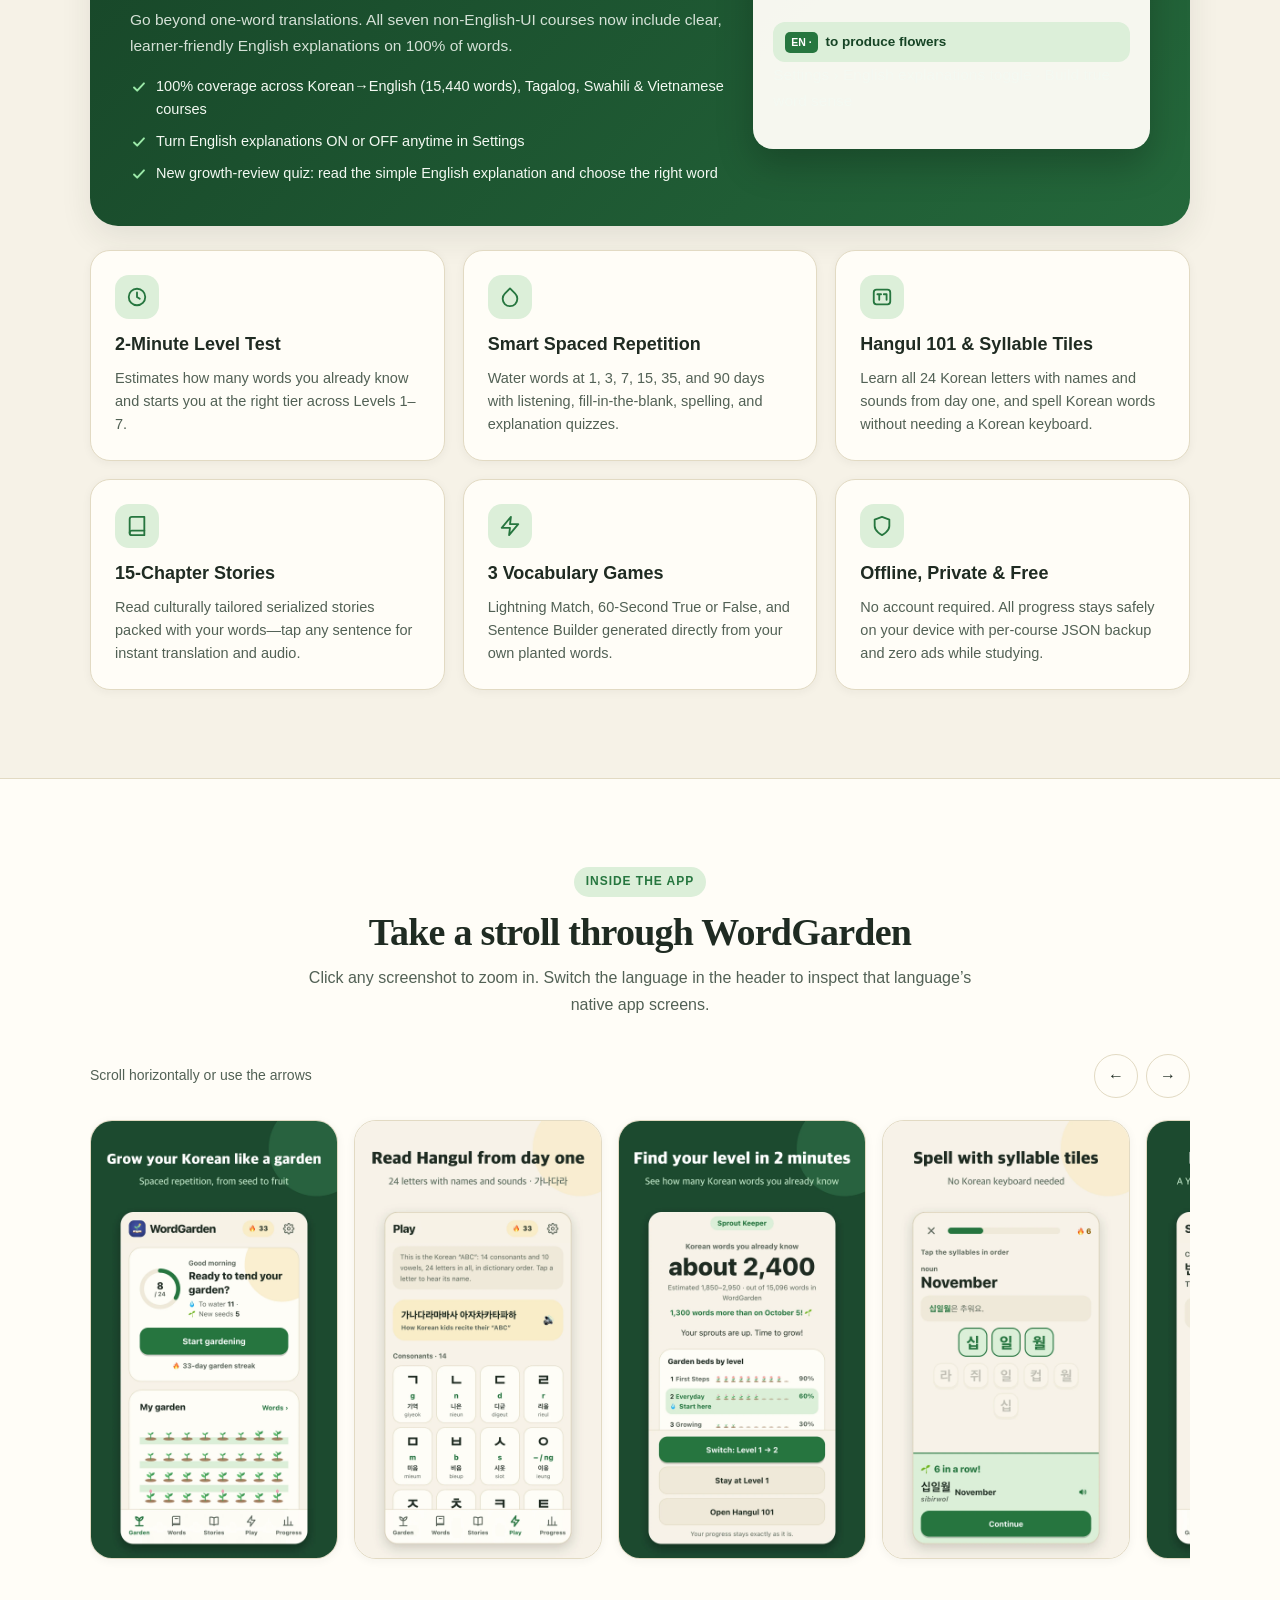
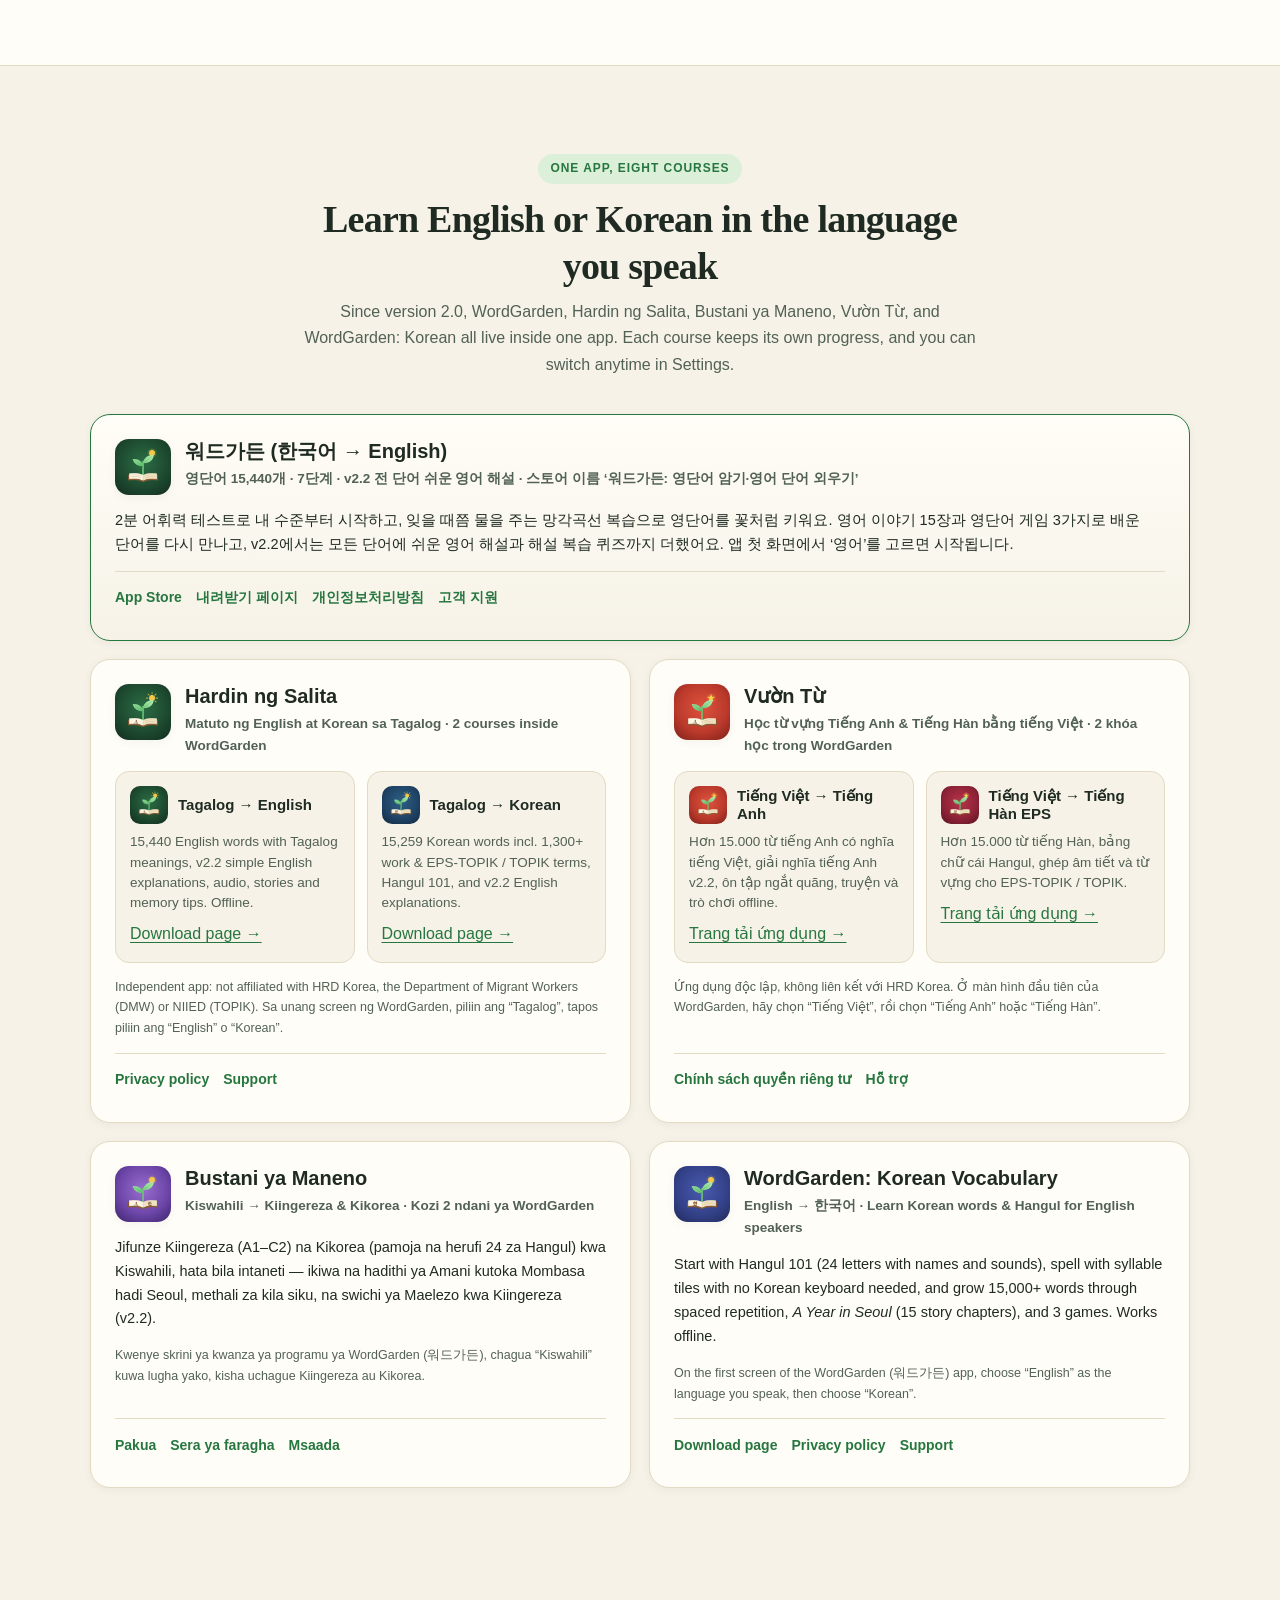
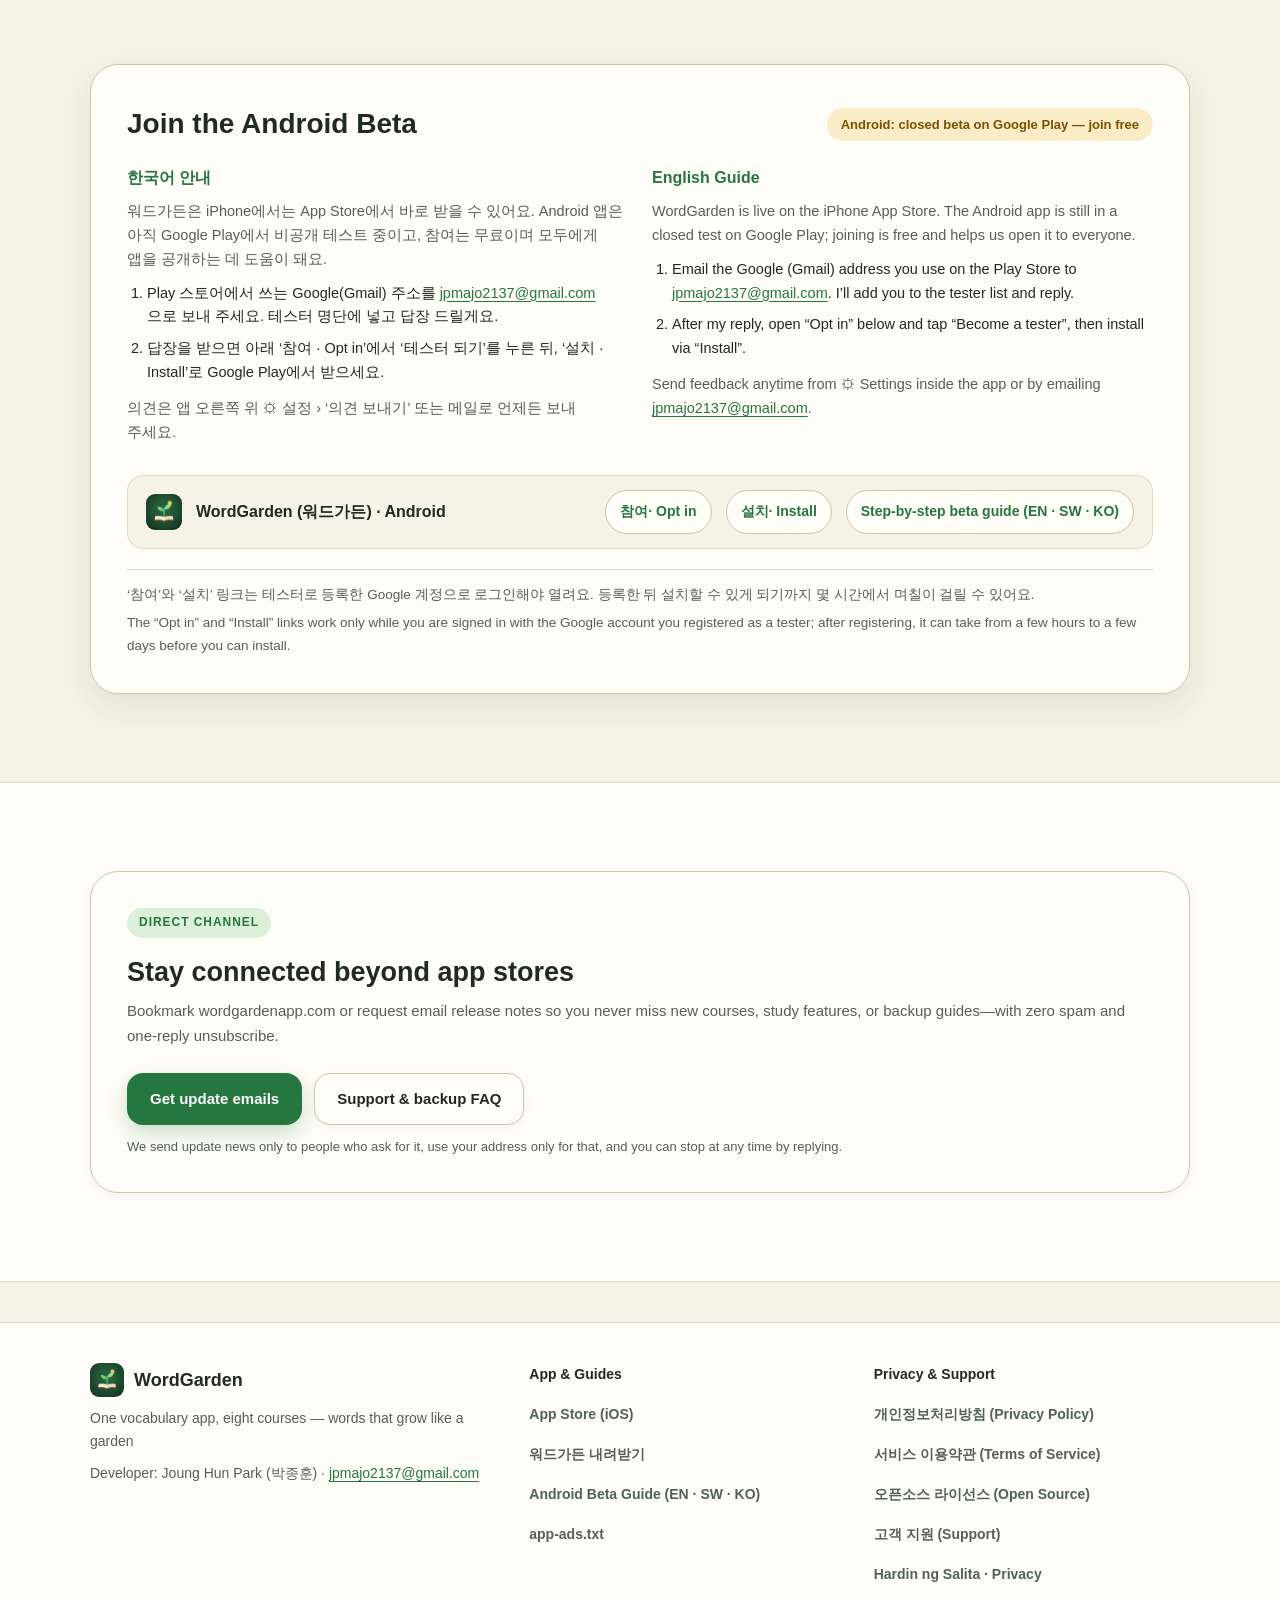
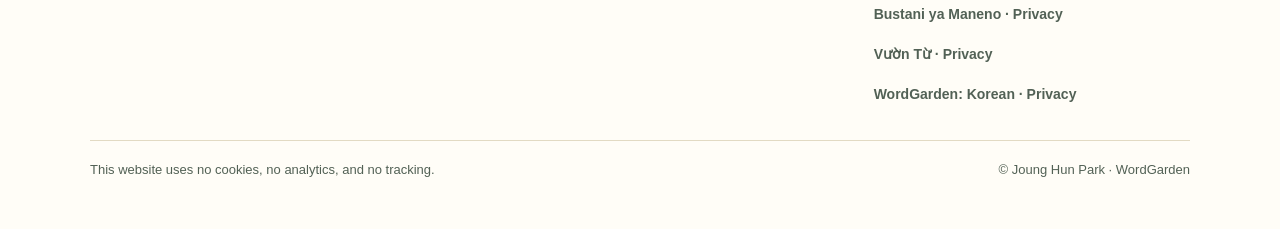
==== commit 14fc784a: "Home page: group sign-up with the waiting note, update-news line, true Android status, version and s" ====
--- a/index.html
+++ b/index.html
@@ -23,7 +23,7 @@
 <script type="application/ld+json">
 {"@context":"https://schema.org","@graph":[
  {"@type":"WebSite","@id":"https://wordgardenapp.com/#website","url":"https://wordgardenapp.com/","name":"WordGarden","description":"One vocabulary app with eight courses that grow words like a garden","publisher":{"@id":"https://wordgardenapp.com/#developer"}},
- {"@type":"MobileApplication","@id":"https://wordgardenapp.com/#app","name":"WordGarden (워드가든)","operatingSystem":"iOS, Android","applicationCategory":"EducationApplication","softwareVersion":"2.2","downloadUrl":"https://apps.apple.com/app/id6825913827","inLanguage":["ko","en","fil","sw","vi"],"offers":{"@type":"Offer","price":"0","priceCurrency":"USD"},"author":{"@id":"https://wordgardenapp.com/#developer"}},
+ {"@type":"MobileApplication","@id":"https://wordgardenapp.com/#app","name":"WordGarden (워드가든)","operatingSystem":"iOS, Android","applicationCategory":"EducationApplication","softwareVersion":"2.2.1","downloadUrl":"https://apps.apple.com/app/id6825913827","inLanguage":["ko","en","fil","sw","vi"],"offers":{"@type":"Offer","price":"0","priceCurrency":"USD"},"author":{"@id":"https://wordgardenapp.com/#developer"}},
  {"@type":"Person","@id":"https://wordgardenapp.com/#developer","name":"Joung Hun Park","url":"https://wordgardenapp.com/","email":"jpmajo2137@gmail.com"}
 ]}
 </script>
@@ -411,30 +411,36 @@
       <div class="beta-card">
         <div class="beta-head">
           <h2 id="beta-title">Android 베타 테스트 참여 · Join the Android Beta</h2>
-          <span class="beta-status" id="beta-status">Google Play 프로덕션 심사 대기 중</span>
+          <span class="beta-status" id="beta-status">Android: Google Play 비공개 테스트 중 · 무료 참여</span>
         </div>
 
         <div class="beta-cols">
           <div class="beta-col" lang="ko">
             <h3>한국어 안내</h3>
-            <p>워드가든은 iPhone에서는 App Store에서 바로 받을 수 있으며, Android는 Google Play 비공개 테스트를 마치고 정식 출시(프로덕션) 심사 대기 중이에요. 지금 바로 참여하려면 아래 절차를 따라 주세요 (무료).</p>
+            <p>워드가든은 iPhone에서는 App Store에서 바로 받을 수 있어요. Android 앱은 아직 Google Play에서 비공개 테스트 중이고, 참여는 무료이며 모두에게 앱을 공개하는 데 도움이 돼요.</p>
             <ol>
               <li data-mode="closed">Play 스토어에서 쓰는 Google(Gmail) 주소를 <a href="mailto:jpmajo2137@gmail.com?subject=Android%20%EB%B2%A0%ED%83%80%20%EC%B0%B8%EC%97%AC%20%28%EC%9B%8C%EB%93%9C%EA%B0%80%EB%93%A0%29&amp;body=Play%20%EC%8A%A4%ED%86%A0%EC%96%B4%EC%97%90%EC%84%9C%20%EC%93%B0%EB%8A%94%20Google%20%EA%B3%84%EC%A0%95%28Gmail%29%3A%20">jpmajo2137@gmail.com</a> 으로 보내 주세요. 테스터 명단에 넣고 답장 드릴게요.</li>
+              <li data-mode="closed">답장을 받으면 아래 ‘참여 · Opt in’에서 ‘테스터 되기’를 누른 뒤, ‘설치 · Install’로 Google Play에서 받으세요.</li>
               <li data-mode="beta" hidden><a class="grp" href="https://groups.google.com/">테스터 그룹에 가입</a>하세요. Play 스토어 계정으로 로그인한 뒤 ‘Join group’을 누르세요.</li>
-              <li><span data-mode="closed">답장을 받으면</span><span data-mode="beta" hidden>그다음</span> 아래 ‘참여 · Opt in’에서 ‘테스터 되기’를 누른 뒤, ‘설치 · Install’로 Google Play에서 받으세요.</li>
-              <li>의견은 앱 오른쪽 위 ⚙ 설정 › ‘의견 보내기’ 또는 메일로 언제든 보내 주세요.</li>
+              <li data-mode="beta" hidden>아래 ‘참여 · Opt in’을 열고 ‘테스터 되기’(Become a tester)를 누르세요.</li>
+              <li data-mode="beta" hidden><b>⏳ 설치하기 전에 기다려 주세요.</b> 신청한 뒤 Google Play에서 설치할 수 있게 되기까지 <b>몇 시간에서 며칠</b>이 걸릴 수 있어요. 그동안 Play 스토어에 ‘찾을 수 없다’(Item not found)는 말이 나와도 정상이에요. 다시 신청하지 말고, 나중에(예를 들어 다음 날) 아래 ‘설치 · Install’을 다시 눌러 보세요.</li>
+              <li data-mode="beta" hidden>아래 ‘설치 · Install’로 Google Play에서 워드가든을 설치하세요. 14일 동안 지우지 말고 가끔 열어 주세요. 그 사이에 그룹이나 테스트에서 나가면 14일을 처음부터 다시 세요.</li>
             </ol>
+            <p>의견은 앱 오른쪽 위 ⚙ 설정 › ‘의견 보내기’ 또는 메일로 언제든 보내 주세요.</p>
           </div>
 
           <div class="beta-col" id="beta-en" lang="en">
             <h3>English Guide</h3>
-            <p>WordGarden is live on the iPhone App Store. On Android, closed testing is complete and Google Play production access is currently under review. You can still join the beta for free:</p>
+            <p>WordGarden is live on the iPhone App Store. The Android app is still in a closed test on Google Play; joining is free and helps us open it to everyone.</p>
             <ol>
               <li data-mode="closed">Email the Google (Gmail) address you use on the Play Store to <a href="mailto:jpmajo2137@gmail.com?subject=Android%20beta%20%28WordGarden%29&amp;body=Google%20account%20%28Gmail%29%20I%20use%20on%20the%20Play%20Store%3A%20">jpmajo2137@gmail.com</a>. I’ll add you to the tester list and reply.</li>
+              <li data-mode="closed">After my reply, open “Opt in” below and tap “Become a tester”, then install via “Install”.</li>
               <li data-mode="beta" hidden><a class="grp" href="https://groups.google.com/">Join the tester group</a>. Sign in with your Play Store Google account and tap “Join group”.</li>
-              <li><span data-mode="closed">After my reply, open</span><span data-mode="beta" hidden>Open</span> “Opt in” below and tap “Become a tester”, then install via “Install”.</li>
-              <li>Send feedback anytime from ⚙ Settings inside the app or by emailing <a href="mailto:jpmajo2137@gmail.com">jpmajo2137@gmail.com</a>.</li>
+              <li data-mode="beta" hidden>Open “Opt in” below and tap “Become a tester”.</li>
+              <li data-mode="beta" hidden><b>⏳ Wait before you install.</b> After you sign up, it can take <b>from a few hours to a few days</b> before Google Play lets you install WordGarden. During that time, “Item not found” in the Play Store is normal. Do not sign up again; just tap “Install” below again later, for example the next day.</li>
+              <li data-mode="beta" hidden>Tap “Install” below to get WordGarden from Google Play. Keep it installed for 14 days and open it now and then. If you leave the group or the test during that time, your 14 days start again.</li>
             </ol>
+            <p>Send feedback anytime from ⚙ Settings inside the app or by emailing <a href="mailto:jpmajo2137@gmail.com">jpmajo2137@gmail.com</a>.</p>
           </div>
         </div>
 
@@ -449,8 +455,8 @@
         </ul>
 
         <div class="beta-tips">
-          <p lang="ko">‘참여’와 ‘설치’ 링크는 테스터로 등록된 Google 계정으로 로그인해야 열립니다. 등록 직후 반영까지 시간이 걸릴 수 있어요.</p>
-          <p lang="en">The “Opt in” and “Install” links work only while signed in with a registered tester Google account; activation can take some time after joining.</p>
+          <p lang="ko">‘참여’와 ‘설치’ 링크는 테스터로 등록한 Google 계정으로 로그인해야 열려요. 등록한 뒤 설치할 수 있게 되기까지 몇 시간에서 며칠이 걸릴 수 있어요.</p>
+          <p lang="en">The “Opt in” and “Install” links work only while you are signed in with the Google account you registered as a tester; after registering, it can take from a few hours to a few days before you can install.</p>
         </div>
       </div>
     </div>
@@ -469,9 +475,10 @@
           <a class="btn btn-primary" id="owned-mail-btn" href="mailto:jpmajo2137@gmail.com?subject=%5BWordGarden%5D%20Release%20Updates%20Opt-in&amp;body=Please%20notify%20me%20by%20email%20when%20major%20WordGarden%20updates%20or%20new%20courses%20launch.%20(I%20can%20reply%20anytime%20to%20unsubscribe.)">
             <span id="owned-mail-label">Get update emails</span>
           </a>
-          <a class="btn btn-secondary" href="https://wordgardenapp.com/wordgarden-privacy/support/">
+          <a class="btn btn-secondary" id="owned-support-btn" href="https://wordgardenapp.com/wordgarden-privacy/support/">
             <span id="owned-support-label">Support &amp; backup FAQ</span>
           </a>
+          <p class="owned-note" id="owned-note">We send update news only to people who ask for it, use your address only for that, and you can stop at any time by replying.</p>
         </div>
       </div>
     </div>
--- a/assets/site.css
+++ b/assets/site.css
@@ -768,6 +768,7 @@
 .beta-col p { margin: 0 0 10px; font-size: 14.5px; color: var(--muted); }
 .beta-col ol { padding-left: 20px; margin: 0; font-size: 14.5px; }
 .beta-col li { margin: 8px 0; }
+.beta-col ol + p { margin-top: 12px; }
 .optin-bar {
   list-style: none; padding: 14px 18px; margin: 20px 0;
   background: var(--bg); border: 1px solid var(--line); border-radius: 16px;
@@ -800,6 +801,7 @@
 .owned-card h2 { margin: 6px 0 10px; font-size: clamp(21px, 2.6vw, 27px); line-height: 1.25; }
 .owned-card p { margin: 0; font-size: 15px; color: var(--muted); line-height: 1.65; }
 .owned-actions { display: flex; flex-wrap: wrap; gap: 12px; align-items: center; }
+.owned-card .owned-note { flex: 1 1 100%; font-size: 13px; line-height: 1.5; }
 
 /* ===================== Footer ===================== */
 .site-footer {
@@ -857,7 +859,7 @@
   .hero-float-top { right: -10px; }
   .hero-float-bottom { left: -10px; }
   .metrics-grid { grid-template-columns: repeat(2, 1fr); }
-  .demo-card-grid { grid-template-columns: 1fr; }
+  .demo-card-grid { grid-template-columns: minmax(0, 1fr); }
   .stages-grid { grid-template-columns: repeat(3, 1fr); }
   .v22-banner { grid-template-columns: 1fr; }
   .features-grid { grid-template-columns: repeat(2, 1fr); }
@@ -880,3 +882,15 @@
   .shot-item { flex: 0 0 210px; }
   .cta-row .btn { width: 100%; }
 }
+
+/* Phones: logo + brand name + five language buttons + theme button do not fit in one row
+   (at 360px the page was 373-461px wide, depending on the language). Hide the brand name
+   visually below 481px (screen readers still read it) and tighten the language buttons. */
+@media (max-width: 480px) {
+  .brand span {
+    position: absolute; width: 1px; height: 1px; padding: 0; margin: -1px;
+    overflow: hidden; clip: rect(0, 0, 0, 0); white-space: nowrap; border: 0;
+  }
+  .header-controls { gap: 6px; }
+  .lang-btn { padding: 6px 7px; }
+}
